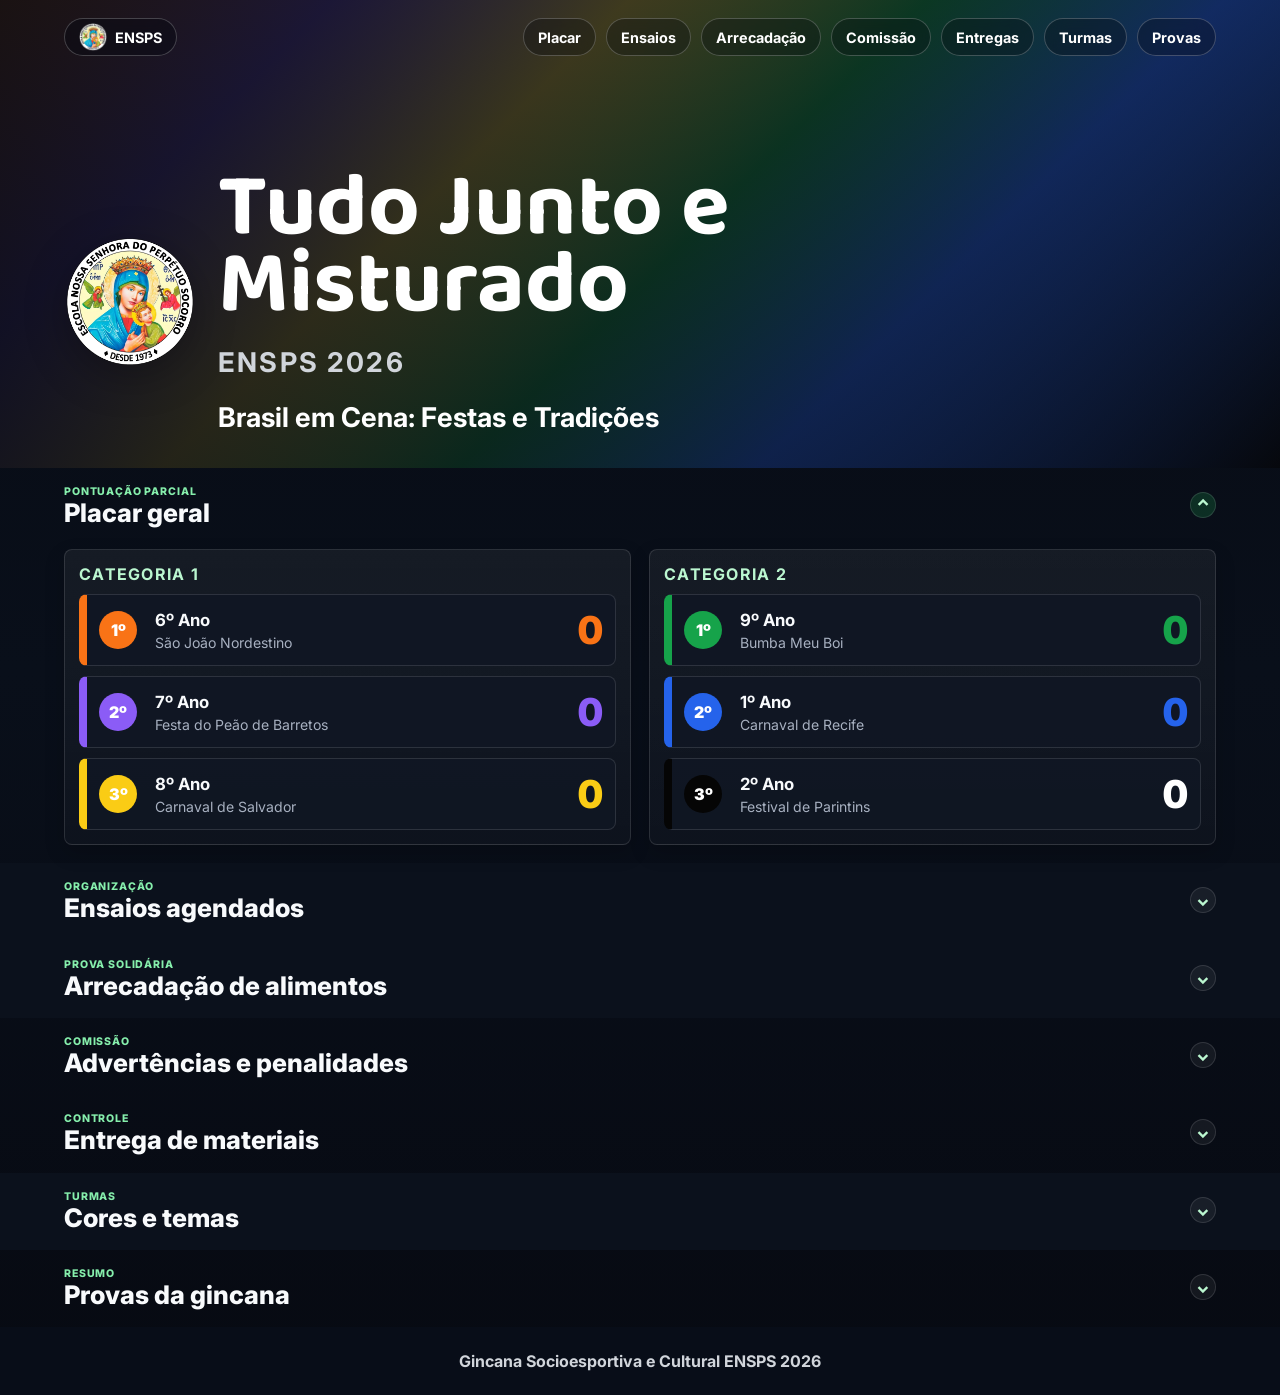
==== index.html @ 75277f25 "Refine hero branding layout" ====
<!doctype html>
<html lang="pt-BR">
<head>
  <meta charset="utf-8">
  <meta name="viewport" content="width=device-width, initial-scale=1">
  <title>Gincana Tudo Junto e Misturado 2026</title>
  <link rel="preconnect" href="https://fonts.googleapis.com">
  <link rel="preconnect" href="https://fonts.gstatic.com" crossorigin>
  <link href="https://fonts.googleapis.com/css2?family=Baloo+2:wght@700;800&family=Inter:wght@400;600;700;800&display=swap" rel="stylesheet">
  <link rel="stylesheet" href="styles.css">
</head>
<body class="public-page">
  <header class="hero">
    <nav class="topbar" aria-label="Navegação principal">
      <a href="#inicio" class="brand-link" aria-label="Início">
        <img src="assets/logo-ensps.png" alt="Logo ENSPS">
        <span>ENSPS</span>
      </a>
      <a href="#placar">Placar</a>
      <a href="#ensaios">Ensaios</a>
      <a href="#arrecadacao">Arrecadação</a>
      <a href="#comissao">Comissão</a>
      <a href="#entregas">Entregas</a>
      <a href="#cores">Turmas</a>
      <a href="#provas">Provas</a>
    </nav>
    <div id="inicio" class="hero-content-wrap">
      <img class="hero-logo" src="assets/logo-ensps.png" alt="Logo ENSPS">
      <div class="hero-content">
        <h1>Tudo Junto e Misturado</h1>
        <p class="hero-subtitle">ENSPS 2026</p>
        <p>Brasil em Cena: Festas e Tradições</p>
      </div>
    </div>
  </header>

  <main>
    <section id="placar" class="section">
      <details class="section-toggle" open>
        <summary class="section-heading">
          <span>
            <span class="eyebrow">Pontuação parcial</span>
            <span class="section-title">Placar geral</span>
          </span>
          <span class="toggle-arrow" aria-hidden="true">⌄</span>
        </summary>
        <div id="scoreboard" class="scoreboard section-body" aria-live="polite"></div>
      </details>
    </section>

    <section id="ensaios" class="section band">
      <details class="section-toggle">
        <summary class="section-heading">
          <span>
            <span class="eyebrow">Organização</span>
            <span class="section-title">Ensaios agendados</span>
          </span>
          <span class="toggle-arrow" aria-hidden="true">⌄</span>
        </summary>
        <div id="scheduleList" class="schedule-list section-body"></div>
      </details>
    </section>

    <section id="arrecadacao" class="section band">
      <details class="section-toggle">
        <summary class="section-heading">
          <span>
            <span class="eyebrow">Prova solidária</span>
            <span class="section-title">Arrecadação de alimentos</span>
          </span>
          <span class="toggle-arrow" aria-hidden="true">⌄</span>
        </summary>
        <div class="section-body">
          <div id="foodRanking" class="food-ranking"></div>
          <div id="foodPanel" class="food-panel"></div>
        </div>
      </details>
    </section>

    <section id="comissao" class="section">
      <details class="section-toggle">
        <summary class="section-heading">
          <span>
            <span class="eyebrow">Comissão</span>
            <span class="section-title">Advertências e penalidades</span>
          </span>
          <span class="toggle-arrow" aria-hidden="true">⌄</span>
        </summary>
        <div id="disciplineList" class="discipline-list section-body"></div>
      </details>
    </section>

    <section id="entregas" class="section">
      <details class="section-toggle">
        <summary class="section-heading">
          <span>
            <span class="eyebrow">Controle</span>
            <span class="section-title">Entrega de materiais</span>
          </span>
          <span class="toggle-arrow" aria-hidden="true">⌄</span>
        </summary>
        <div class="section-body">
          <div id="materialsOverview" class="materials-overview"></div>
          <div id="materialsList" class="materials-list"></div>
        </div>
      </details>
    </section>

    <section id="cores" class="section band">
      <details class="section-toggle">
        <summary class="section-heading">
          <span>
            <span class="eyebrow">Turmas</span>
            <span class="section-title">Cores e temas</span>
          </span>
          <span class="toggle-arrow" aria-hidden="true">⌄</span>
        </summary>
        <div id="teamsGrid" class="teams-grid section-body"></div>
      </details>
    </section>

    <section id="provas" class="section">
      <details class="section-toggle">
        <summary class="section-heading">
          <span>
            <span class="eyebrow">Resumo</span>
            <span class="section-title">Provas da gincana</span>
          </span>
          <span class="toggle-arrow" aria-hidden="true">⌄</span>
        </summary>
        <div id="eventsGrid" class="events-grid section-body"></div>
      </details>
    </section>
  </main>

  <footer><strong>Gincana Socioesportiva e Cultural ENSPS 2026</strong></footer>
  <script src="app.js"></script>
</body>
</html>
---- styles.css ----
:root {
  --ink: #f8fafc;
  --muted: #a7b0c0;
  --paper: #070a12;
  --surface: #101724;
  --surface-soft: #151f2e;
  --surface-neutral: #1a202c;
  --surface-neutral-soft: #202734;
  --line: rgba(255, 255, 255, 0.12);
  --brand: #22c55e;
  --accent: #38bdf8;
  --danger: #ef4444;
  --neutral: #38bdf8;
  --shadow: 0 14px 32px rgba(0, 0, 0, 0.26);
  --shadow-soft: 0 8px 20px rgba(0, 0, 0, 0.18);
}

* {
  box-sizing: border-box;
}

html {
  scroll-behavior: smooth;
}

body {
  margin: 0;
  background:
    linear-gradient(180deg, #070a12 0%, #090f1a 48%, #070a12 100%);
  color: var(--ink);
  font-family: Inter, system-ui, -apple-system, BlinkMacSystemFont, "Segoe UI", sans-serif;
}

a {
  color: inherit;
}

.hero {
  min-height: 52vh;
  display: flex;
  flex-direction: column;
  justify-content: space-between;
  padding: 18px clamp(18px, 5vw, 72px) 34px;
  color: white;
  background:
    linear-gradient(90deg, rgba(7, 10, 18, 0.92), rgba(7, 10, 18, 0.62)),
    linear-gradient(135deg, #f97316 0%, #8b5cf6 19%, #fde047 36%, #16a34a 53%, #2563eb 70%, #050505 100%);
}

.workspace-page .hero {
  min-height: 30vh;
}

.workspace-page .hero-content {
  width: min(980px, 100%);
}

.workspace-page h1 {
  font-size: clamp(2.4rem, 5vw, 4.8rem);
}

.public-page .admin-section {
  display: none;
}

.topbar {
  display: flex;
  align-items: center;
  justify-content: flex-end;
  gap: 10px;
  flex-wrap: wrap;
}

.topbar a {
  min-height: 38px;
  display: inline-flex;
  align-items: center;
  padding: 0 14px;
  border: 1px solid rgba(255, 255, 255, 0.22);
  border-radius: 999px;
  text-decoration: none;
  font-size: 0.9rem;
  font-weight: 700;
  background: rgba(7, 10, 18, 0.32);
  backdrop-filter: blur(10px);
  transition: border-color 160ms ease, background 160ms ease, transform 160ms ease;
}

.topbar a:hover {
  border-color: rgba(255, 255, 255, 0.42);
  background: rgba(255, 255, 255, 0.08);
  transform: translateY(-1px);
}

.topbar .brand-link {
  margin-right: auto;
  gap: 8px;
  color: white;
  background: rgba(7, 10, 18, 0.46);
}

.brand-link img {
  width: 28px;
  height: 28px;
  object-fit: contain;
}

.hero-content-wrap {
  display: flex;
  align-items: center;
  gap: 22px;
}

.hero-content {
  width: min(860px, 100%);
}

.hero-logo {
  width: clamp(86px, 11vw, 132px);
  aspect-ratio: 1;
  object-fit: contain;
  flex: 0 0 auto;
  filter: drop-shadow(0 10px 20px rgba(0, 0, 0, 0.28));
}

.eyebrow {
  display: block;
  margin: 0 0 3px;
  text-transform: uppercase;
  letter-spacing: 0.08em;
  font-size: clamp(0.66rem, 0.72vw, 0.74rem);
  font-weight: 800;
  color: #86efac;
}

.hero .eyebrow {
  color: #bbf7d0;
}

h1,
h2,
h3,
p {
  overflow-wrap: anywhere;
}

h1 {
  margin: 0;
  font-family: "Baloo 2", Inter, system-ui, sans-serif;
  font-size: clamp(3rem, 7vw, 6.4rem);
  line-height: 0.86;
  letter-spacing: 0;
  max-width: 920px;
}

.hero-content > p:not(.eyebrow) {
  max-width: 680px;
  margin: 22px 0 0;
  font-size: clamp(1.1rem, 2.4vw, 1.7rem);
  font-weight: 700;
}

.hero-subtitle {
  margin: 4px 0 0;
  color: #d1d5db;
  font-size: clamp(1rem, 1.8vw, 1.2rem);
  font-weight: 800;
  letter-spacing: 0.08em;
  text-transform: uppercase;
}

.hero-actions,
.settings-actions {
  display: flex;
  flex-wrap: wrap;
  gap: 12px;
  margin-top: 22px;
}

.button {
  min-height: 44px;
  display: inline-flex;
  align-items: center;
  justify-content: center;
  border: 0;
  border-radius: 999px;
  padding: 0 18px;
  cursor: pointer;
  text-decoration: none;
  font: inherit;
  font-weight: 800;
  transition: transform 160ms ease, filter 160ms ease, border-color 160ms ease;
}

.button:hover,
.tab-button:hover,
.mini-action:hover {
  transform: translateY(-1px);
}

.button.primary:hover {
  filter: brightness(1.08);
}

.button.ghost:hover {
  border-color: #bbf7d0;
}

.button.primary {
  color: #04110a;
  background: var(--brand);
}

.button.ghost {
  color: inherit;
  border: 1px solid currentColor;
  background: transparent;
}

.button.danger {
  color: white;
  background: var(--danger);
}

.section {
  padding: 10px clamp(18px, 5vw, 72px);
}

.band {
  background: #0b111c;
}

.section-heading {
  display: grid;
  grid-template-columns: minmax(0, 1fr) auto;
  align-items: center;
  gap: 18px;
  width: min(1180px, 100%);
  min-height: 46px;
  margin: 0 auto;
  padding: 7px 0 9px;
  padding-inline-start: 0;
  padding-left: 0;
  text-indent: 0;
  border-bottom: 1px solid transparent;
  cursor: pointer;
  list-style: none;
  appearance: none;
  -webkit-appearance: none;
  transition: border-color 160ms ease, color 160ms ease;
}

.section-heading:hover {
  border-bottom-color: rgba(255, 255, 255, 0.14);
}

.section-heading::marker,
.section-heading::-webkit-details-marker {
  content: "";
  display: none;
}

.section-heading > span:first-child {
  display: block;
  justify-self: start;
  margin: 0;
  padding: 0;
}

.section-title {
  display: block;
  margin: 0;
  font-size: clamp(1.18rem, 2vw, 1.65rem);
  font-weight: 800;
  line-height: 0.95;
}

.toggle-arrow {
  width: 26px;
  height: 26px;
  display: grid;
  place-items: center;
  flex: 0 0 auto;
  border: 1px solid var(--line);
  border-radius: 50%;
  color: #bbf7d0;
  background: rgba(255, 255, 255, 0.055);
  font-size: 1.05rem;
  font-weight: 900;
  transition: transform 180ms ease, background 180ms ease;
}

.section-toggle[open] .toggle-arrow {
  transform: rotate(180deg);
  background: rgba(34, 197, 94, 0.18);
}

.section-body {
  padding-top: 14px;
  padding-bottom: 8px;
}

.scoreboard,
.teams-grid,
.events-grid,
.schedule-list,
.discipline-list,
.food-ranking,
.food-panel,
.materials-overview,
.materials-list,
.admin-shell {
  width: min(1180px, 100%);
  margin: 0 auto;
}

.scoreboard {
  display: grid;
  grid-template-columns: repeat(2, minmax(0, 1fr));
  gap: 18px;
}

.score-category {
  border: 1px solid var(--line);
  border-radius: 8px;
  background: linear-gradient(180deg, rgba(255, 255, 255, 0.055), rgba(255, 255, 255, 0.025));
  padding: 14px;
  box-shadow: var(--shadow-soft);
}

.score-category h3 {
  margin: 0 0 10px;
  color: #bbf7d0;
  font-size: 1rem;
  text-transform: uppercase;
  letter-spacing: 0.08em;
}

.score-category-list {
  display: grid;
  gap: 10px;
}

.score-card {
  position: relative;
  display: grid;
  grid-template-columns: 44px 1fr auto;
  gap: 12px;
  align-items: center;
  min-height: 72px;
  padding: 11px 12px;
  border: 1px solid var(--line);
  border-left: 8px solid var(--team-color);
  border-radius: 8px;
  background: rgba(16, 23, 36, 0.94);
  box-shadow: none;
}

.rank {
  width: 38px;
  height: 38px;
  display: grid;
  place-items: center;
  border-radius: 50%;
  color: white;
  background: var(--team-color);
  font-weight: 900;
}

.score-card h4 {
  margin: 0 0 4px;
  font-size: 1.05rem;
}

.score-card p {
  margin: 0;
  color: var(--muted);
  font-size: 0.88rem;
}

.score-total {
  font-size: clamp(1.6rem, 3vw, 2.4rem);
  font-weight: 900;
  color: var(--metric-color, var(--team-color));
  font-variant-numeric: tabular-nums;
  line-height: 1;
}

.teams-grid,
.events-grid {
  display: grid;
  grid-template-columns: repeat(auto-fit, minmax(240px, 1fr));
  gap: 16px;
}

.team-card,
.event-card,
.schedule-item,
.discipline-item {
  border: 1px solid var(--line);
  border-radius: 8px;
  background: var(--surface-neutral);
  box-shadow: var(--shadow-soft);
}

.team-card {
  background: var(--surface-neutral-soft);
}

.team-card {
  overflow: hidden;
}

.team-swatch {
  height: 12px;
  background: var(--team-color);
}

.team-card-body,
.event-card,
.schedule-item,
.discipline-item {
  padding: 18px;
}

.team-card h3,
.event-card h3,
.schedule-item h3,
.discipline-item h3 {
  margin: 0 0 8px;
}

.team-card p,
.event-card p,
.schedule-item p,
.discipline-item p {
  margin: 0;
  color: var(--muted);
}

.team-card strong {
  color: #e5e7eb;
  font-weight: 800;
}

.event-card {
  border-top: 8px solid var(--team-color);
}

.neutral-card {
  border-top-color: #6b7280;
}

.schedule-list,
.discipline-list,
.food-ranking,
.food-panel,
.materials-overview,
.materials-list {
  display: grid;
  grid-template-columns: repeat(auto-fit, minmax(280px, 1fr));
  gap: 14px;
}

.food-ranking {
  margin-bottom: 18px;
}

.food-rank-card,
.food-team {
  border: 1px solid var(--line);
  border-radius: 8px;
  background: var(--surface-neutral);
  box-shadow: var(--shadow-soft);
}

.food-rank-card {
  display: grid;
  grid-template-columns: 52px 1fr auto;
  gap: 14px;
  align-items: center;
  padding: 16px;
  border-left: 8px solid var(--team-color);
}

.food-rank-card h3,
.food-team h3 {
  margin: 0 0 6px;
}

.food-rank-card p,
.food-team p {
  margin: 0;
  color: var(--muted);
}

.food-rank-card strong {
  display: block;
  color: var(--metric-color, var(--team-color));
  font-size: 1.8rem;
  line-height: 1;
  text-align: right;
}

.food-rank-card span {
  display: block;
  color: var(--muted);
  text-align: right;
  font-size: 0.82rem;
  font-weight: 800;
}

.food-team {
  overflow: hidden;
}

.food-team header {
  padding: 16px 18px;
  color: white;
  background: var(--team-color);
}

.food-team header h3,
.food-team header p,
.material-team header h3,
.material-team header p {
  text-shadow: 0 1px 12px rgba(0, 0, 0, 0.28);
}

.food-team header p {
  color: rgba(255, 255, 255, 0.82);
}

.food-team ul {
  display: grid;
  gap: 10px;
  margin: 0;
  padding: 16px 18px 18px;
  list-style: none;
}

.food-team li {
  display: grid;
  grid-template-columns: 1fr auto;
  gap: 12px;
  align-items: center;
  padding-bottom: 10px;
  border-bottom: 1px solid var(--line);
}

.food-team li:last-child {
  padding-bottom: 0;
  border-bottom: 0;
}

.food-team li strong {
  color: var(--ink);
  text-align: right;
}

.materials-overview {
  margin-bottom: 18px;
}

.material-summary,
.material-team {
  border: 1px solid var(--line);
  border-radius: 8px;
  background: var(--surface-neutral);
  box-shadow: var(--shadow-soft);
}

.material-summary {
  padding: 18px;
  border-top: 8px solid var(--team-color);
}

.material-summary h3,
.material-team h3 {
  margin: 0 0 8px;
}

.material-summary p,
.material-team p {
  margin: 0;
  color: var(--muted);
}

.material-team header p {
  color: rgba(255, 255, 255, 0.82);
}

.material-team {
  overflow: hidden;
}

.material-team header {
  padding: 16px 18px;
  color: white;
  background: var(--team-color);
}

.material-team ul {
  display: grid;
  gap: 10px;
  margin: 0;
  padding: 16px 18px 18px;
  list-style: none;
}

.material-team li {
  display: grid;
  grid-template-columns: 1fr auto;
  gap: 10px;
  align-items: center;
  padding-bottom: 10px;
  border-bottom: 1px solid var(--line);
}

.material-team small {
  display: block;
  margin-top: 4px;
  color: var(--muted);
  line-height: 1.35;
}

.material-team li:last-child {
  padding-bottom: 0;
  border-bottom: 0;
}

.status-pill {
  min-width: 86px;
  min-height: 30px;
  display: inline-flex;
  align-items: center;
  justify-content: center;
  border-radius: 999px;
  padding: 0 10px;
  color: #e5e7eb;
  background: #334155;
  font-size: 0.78rem;
  font-weight: 900;
}

.status-pill.done {
  color: #052e16;
  background: #86efac;
}

.status-pill.partial {
  color: #422006;
  background: #facc15;
}

.status-pill.pending {
  color: #450a0a;
  background: #fca5a5;
}

.empty-state {
  padding: 24px;
  border: 1px dashed rgba(255, 255, 255, 0.22);
  border-radius: 8px;
  color: var(--muted);
  background: rgba(255, 255, 255, 0.04);
}

.admin-section {
  background: #080d18;
  color: white;
}

.single-panel {
  background: #080d18;
}

.single-panel .section-heading {
  cursor: default;
}

.single-panel .section-heading:hover {
  border-bottom-color: transparent;
}

.single-panel .section-body {
  padding-top: 0;
}

.split-workspace {
  display: grid;
  grid-template-columns: minmax(320px, 460px) minmax(0, 1fr);
  gap: 18px;
  width: min(1180px, 100%);
  margin: 0 auto;
}

.rehearsal-form,
.rehearsal-sync .form-grid {
  grid-template-columns: repeat(2, minmax(0, 1fr));
}

.rehearsal-sync {
  margin: 18px 0 0;
}

.admin-section .eyebrow {
  color: #5eead4;
}

.admin-shell {
  border: 1px solid rgba(255, 255, 255, 0.16);
  border-radius: 8px;
  background: var(--surface);
  overflow: hidden;
}

.admin-sync-status {
  margin: 0;
  padding: 12px 18px;
  color: #d1fae5;
  background: rgba(34, 197, 94, 0.12);
  border-bottom: 1px solid rgba(255, 255, 255, 0.12);
  font-weight: 800;
}

.admin-tabs {
  display: flex;
  gap: 8px;
  padding: 12px;
  overflow-x: auto;
  background: rgba(0, 0, 0, 0.18);
}

.tab-button {
  flex: 0 0 auto;
  min-height: 40px;
  border: 0;
  border-radius: 999px;
  padding: 0 14px;
  color: #d1d5db;
  background: transparent;
  cursor: pointer;
  font: inherit;
  font-weight: 800;
}

.tab-button.active {
  color: #03110a;
  background: var(--brand);
}

.admin-panel {
  display: none;
  padding: 18px;
}

.admin-panel.active {
  display: block;
}

.sync-box {
  display: grid;
  gap: 12px;
  margin-bottom: 20px;
  padding: 18px;
  border: 1px solid rgba(255, 255, 255, 0.14);
  border-radius: 8px;
  background: rgba(255, 255, 255, 0.04);
}

.sync-box h3,
.sync-box p {
  margin: 0;
}

.sync-box p {
  color: #d1d5db;
}

.sync-grid {
  margin-top: 2px;
}

.form-grid {
  display: grid;
  grid-template-columns: repeat(4, minmax(0, 1fr));
  gap: 14px;
  align-items: end;
}

label {
  display: grid;
  gap: 7px;
  color: #d1d5db;
  font-weight: 700;
}

label.wide {
  grid-column: span 2;
}

input,
select,
textarea {
  width: 100%;
  min-height: 44px;
  border: 1px solid #344054;
  border-radius: 8px;
  padding: 0 12px;
  color: white;
  background: #090f1a;
  font: inherit;
}

input:focus,
select:focus,
textarea:focus,
button:focus-visible,
a:focus-visible,
summary:focus-visible {
  outline: 2px solid #86efac;
  outline-offset: 2px;
}

textarea {
  min-height: 280px;
  padding: 14px;
  resize: vertical;
}

.file-button input {
  display: none;
}

.table-wrap {
  margin-top: 20px;
  overflow-x: auto;
  border: 1px solid rgba(255, 255, 255, 0.14);
  border-radius: 8px;
}

table {
  width: 100%;
  border-collapse: collapse;
  min-width: 720px;
}

th,
td {
  padding: 12px;
  border-bottom: 1px solid rgba(255, 255, 255, 0.12);
  text-align: left;
}

th {
  color: #bbf7d0;
  background: rgba(0, 0, 0, 0.28);
}

tbody tr:nth-child(even) {
  background: rgba(255, 255, 255, 0.025);
}

.mini-action {
  min-height: 34px;
  border: 1px solid rgba(255, 255, 255, 0.24);
  border-radius: 999px;
  color: white;
  background: transparent;
  cursor: pointer;
}

footer {
  display: flex;
  justify-content: center;
  gap: 16px;
  flex-wrap: wrap;
  padding: 24px clamp(18px, 5vw, 72px);
  color: #d1d5db;
  background: #080d18;
  text-align: center;
}

@media (max-width: 760px) {
  .hero {
    min-height: 54vh;
    padding-bottom: 28px;
  }

  .topbar {
    justify-content: flex-start;
  }

  .topbar .brand-link {
    width: 100%;
    margin-right: 0;
  }

  .hero-actions {
    gap: 10px;
  }

  .hero-content-wrap {
    align-items: flex-start;
    gap: 14px;
  }

  .hero-logo {
    width: 72px;
  }

  .button {
    min-height: 42px;
    padding: 0 15px;
  }

  .scoreboard {
    grid-template-columns: 1fr;
    gap: 12px;
  }

  .split-workspace {
    grid-template-columns: 1fr;
  }

  .score-card {
    grid-template-columns: 44px 1fr;
  }

  .score-category {
    padding: 12px;
  }

  .food-rank-card,
  .food-team li {
    grid-template-columns: 1fr;
  }

  .food-rank-card strong,
  .food-rank-card span,
  .food-team li strong {
    text-align: left;
  }

  .material-team li {
    grid-template-columns: 1fr;
  }

  .score-total {
    grid-column: 2;
  }

  .form-grid {
    grid-template-columns: 1fr;
  }

  label.wide {
    grid-column: auto;
  }
}
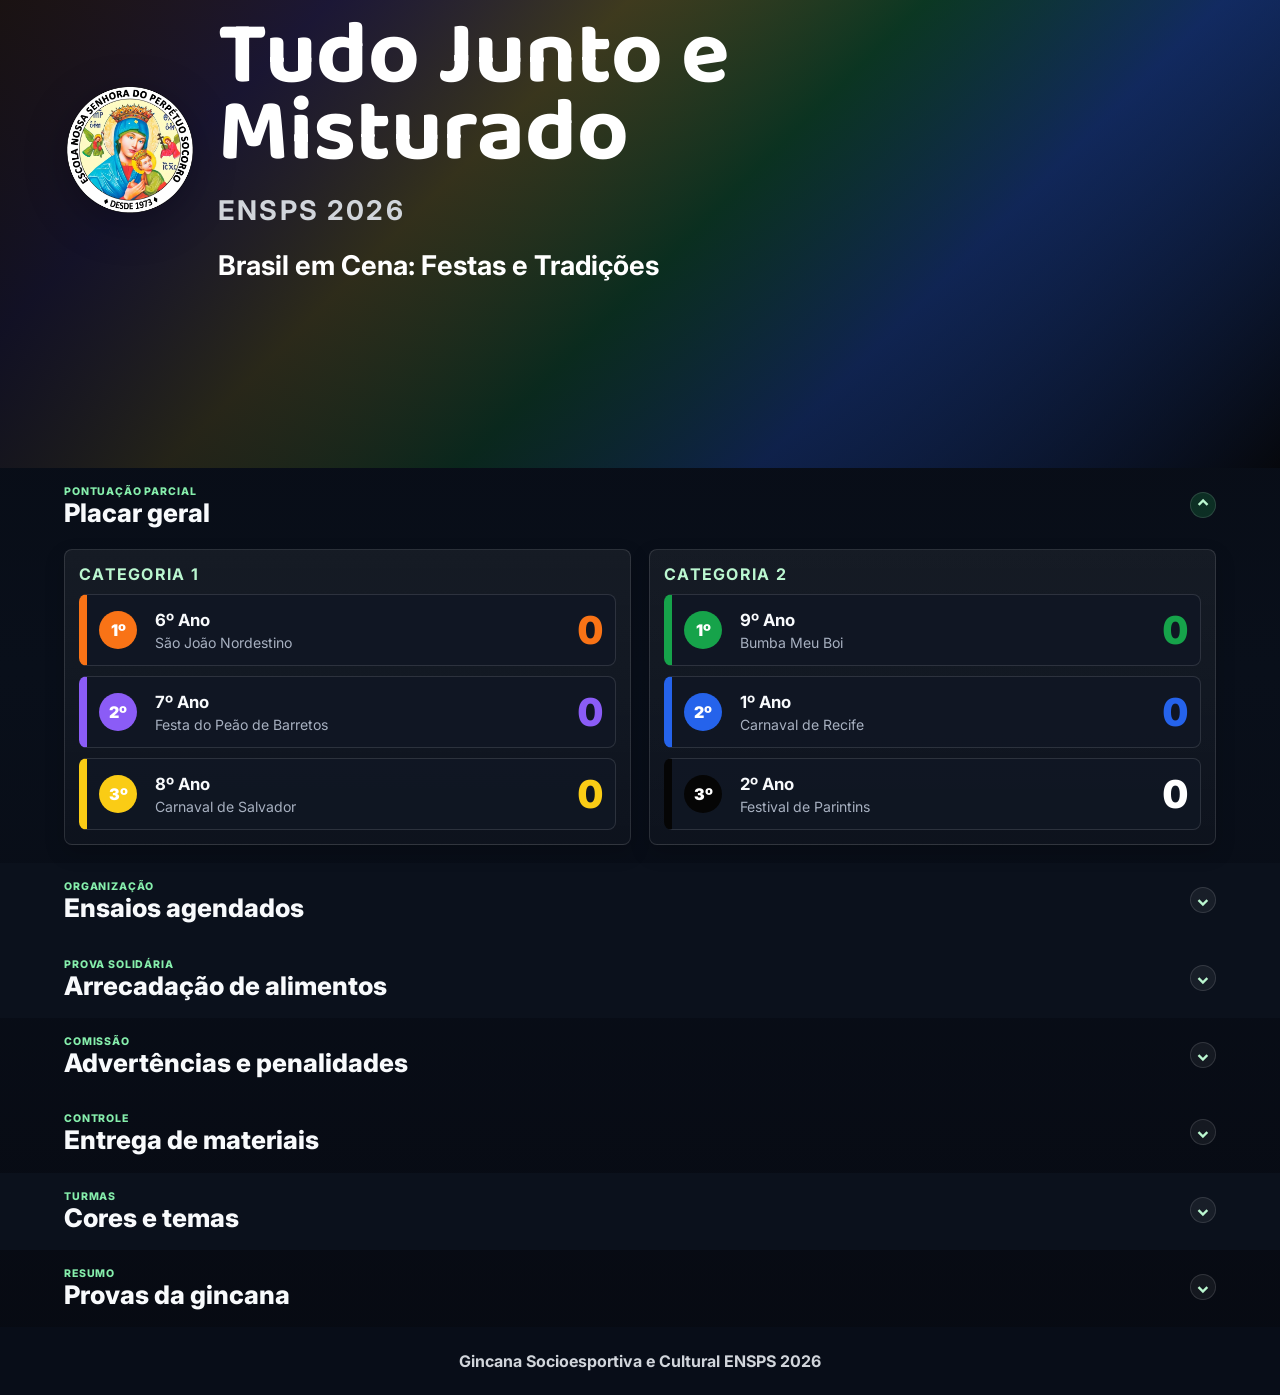
==== commit db2bfb6e: "Remove public top navigation" ====
--- a/index.html
+++ b/index.html
@@ -11,19 +11,6 @@
 </head>
 <body class="public-page">
   <header class="hero">
-    <nav class="topbar" aria-label="Navegação principal">
-      <a href="#inicio" class="brand-link" aria-label="Início">
-        <img src="assets/logo-ensps.png" alt="Logo ENSPS">
-        <span>ENSPS</span>
-      </a>
-      <a href="#placar">Placar</a>
-      <a href="#ensaios">Ensaios</a>
-      <a href="#arrecadacao">Arrecadação</a>
-      <a href="#comissao">Comissão</a>
-      <a href="#entregas">Entregas</a>
-      <a href="#cores">Turmas</a>
-      <a href="#provas">Provas</a>
-    </nav>
     <div id="inicio" class="hero-content-wrap">
       <img class="hero-logo" src="assets/logo-ensps.png" alt="Logo ENSPS">
       <div class="hero-content">
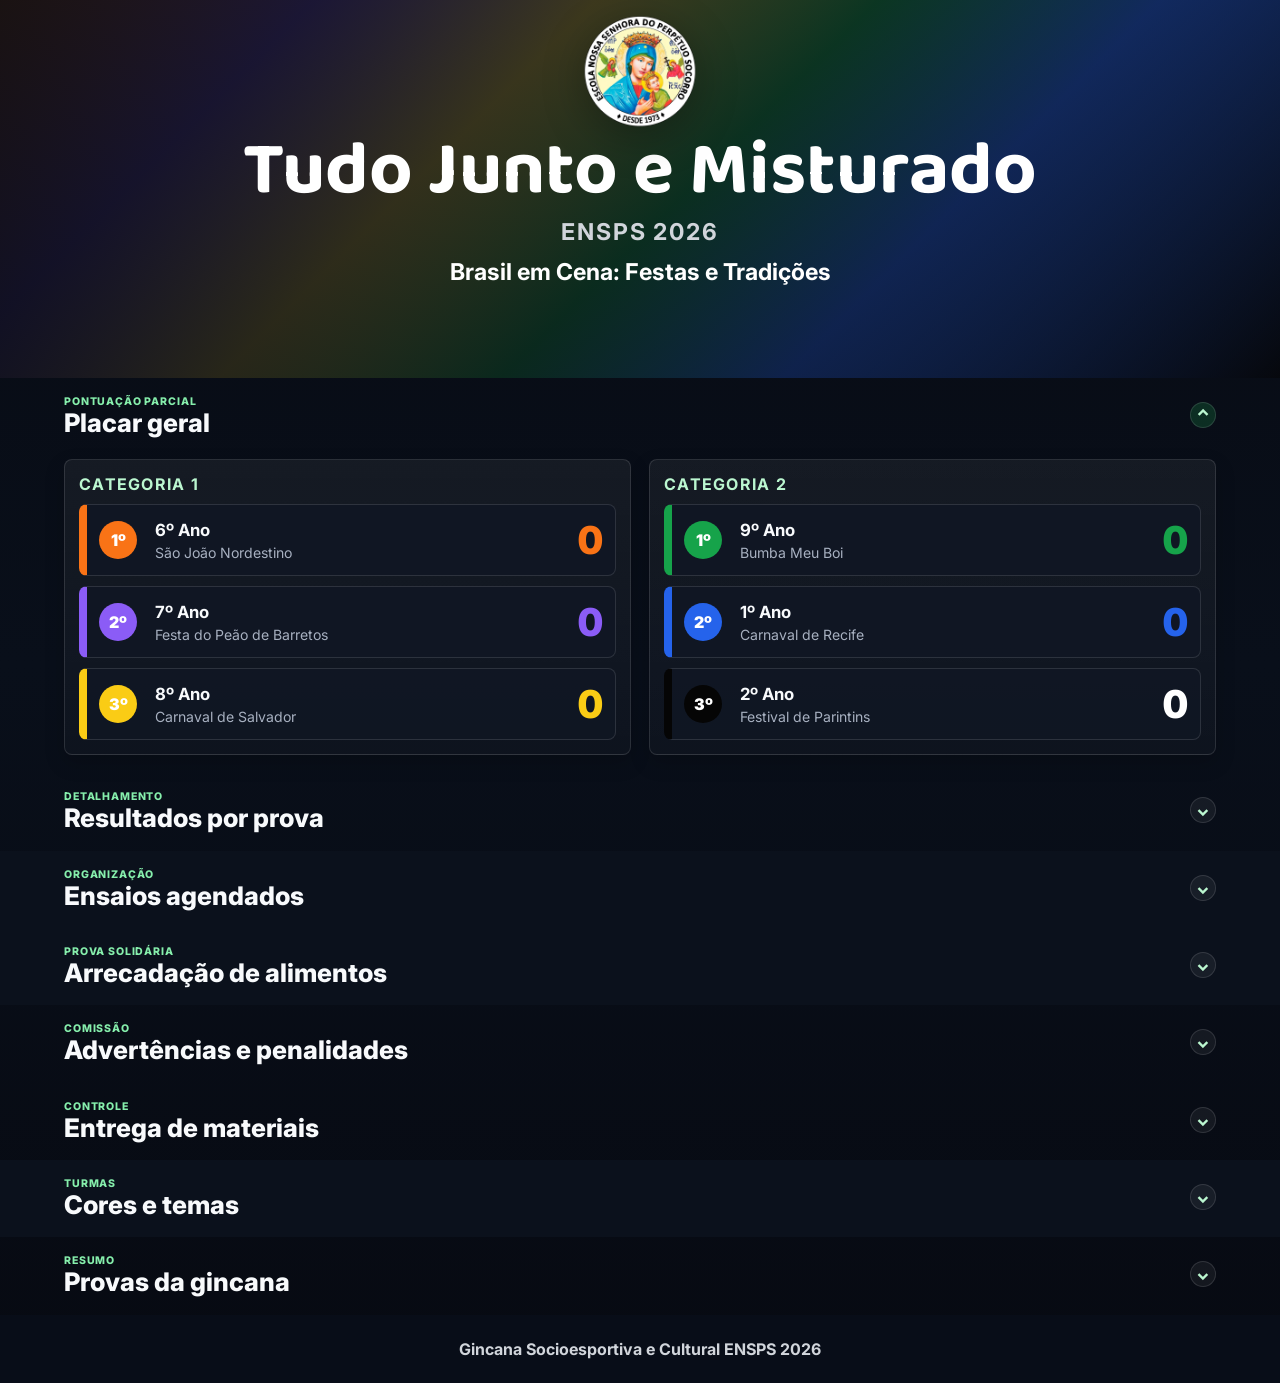
==== commit f525c367: "Add per-event results section" ====
--- a/index.html
+++ b/index.html
@@ -32,6 +32,19 @@
           <span class="toggle-arrow" aria-hidden="true">⌄</span>
         </summary>
         <div id="scoreboard" class="scoreboard section-body" aria-live="polite"></div>
+      </details>
+    </section>
+
+    <section id="resultados" class="section">
+      <details class="section-toggle">
+        <summary class="section-heading">
+          <span>
+            <span class="eyebrow">Detalhamento</span>
+            <span class="section-title">Resultados por prova</span>
+          </span>
+          <span class="toggle-arrow" aria-hidden="true">⌄</span>
+        </summary>
+        <div id="eventResults" class="event-results section-body"></div>
       </details>
     </section>
 
--- a/styles.css
+++ b/styles.css
@@ -36,11 +36,11 @@
 }
 
 .hero {
-  min-height: 52vh;
+  min-height: 42vh;
   display: flex;
   flex-direction: column;
   justify-content: space-between;
-  padding: 18px clamp(18px, 5vw, 72px) 34px;
+  padding: 14px clamp(18px, 5vw, 72px) 22px;
   color: white;
   background:
     linear-gradient(90deg, rgba(7, 10, 18, 0.92), rgba(7, 10, 18, 0.62)),
@@ -107,8 +107,11 @@
 
 .hero-content-wrap {
   display: flex;
-  align-items: center;
-  gap: 22px;
+  flex-direction: column;
+  align-items: center;
+  justify-content: center;
+  gap: 10px;
+  text-align: center;
 }
 
 .hero-content {
@@ -116,7 +119,7 @@
 }
 
 .hero-logo {
-  width: clamp(86px, 11vw, 132px);
+  width: clamp(84px, 9vw, 128px);
   aspect-ratio: 1;
   object-fit: contain;
   flex: 0 0 auto;
@@ -147,26 +150,28 @@
 h1 {
   margin: 0;
   font-family: "Baloo 2", Inter, system-ui, sans-serif;
-  font-size: clamp(3rem, 7vw, 6.4rem);
-  line-height: 0.86;
+  font-size: clamp(2.7rem, 5.9vw, 5.2rem);
+  line-height: 0.88;
   letter-spacing: 0;
-  max-width: 920px;
+  max-width: 980px;
 }
 
 .hero-content > p:not(.eyebrow) {
-  max-width: 680px;
-  margin: 22px 0 0;
-  font-size: clamp(1.1rem, 2.4vw, 1.7rem);
+  max-width: 760px;
+  margin: 12px auto 0;
+  font-size: clamp(1rem, 1.9vw, 1.45rem);
   font-weight: 700;
+  text-align: center;
 }
 
 .hero-subtitle {
-  margin: 4px 0 0;
+  margin: 6px 0 0;
   color: #d1d5db;
-  font-size: clamp(1rem, 1.8vw, 1.2rem);
+  font-size: clamp(0.95rem, 1.4vw, 1.08rem);
   font-weight: 800;
   letter-spacing: 0.08em;
   text-transform: uppercase;
+  text-align: center;
 }
 
 .hero-actions,
@@ -301,6 +306,7 @@
 }
 
 .scoreboard,
+.event-results,
 .teams-grid,
 .events-grid,
 .schedule-list,
@@ -320,6 +326,110 @@
   gap: 18px;
 }
 
+.event-results {
+  display: grid;
+  gap: 12px;
+}
+
+.event-result-card {
+  border: 1px solid var(--line);
+  border-radius: 8px;
+  background: var(--surface-neutral);
+  box-shadow: var(--shadow-soft);
+  overflow: hidden;
+}
+
+.event-result-card > summary {
+  display: grid;
+  grid-template-columns: minmax(0, 1fr) auto;
+  align-items: center;
+  gap: 18px;
+  padding: 16px 18px;
+  cursor: pointer;
+  list-style: none;
+}
+
+.event-result-card > summary::marker,
+.event-result-card > summary::-webkit-details-marker {
+  display: none;
+  content: "";
+}
+
+.event-result-card > summary strong {
+  display: block;
+  font-size: 1.05rem;
+}
+
+.event-result-card > summary small {
+  display: block;
+  margin-top: 4px;
+  color: var(--muted);
+  font-size: 0.84rem;
+}
+
+.event-result-card[open] .event-result-arrow {
+  transform: rotate(180deg);
+}
+
+.event-result-body {
+  display: grid;
+  gap: 10px;
+  padding: 0 18px 18px;
+}
+
+.event-result-row {
+  display: grid;
+  grid-template-columns: 56px minmax(0, 1fr) auto;
+  gap: 14px;
+  align-items: center;
+  padding: 14px;
+  border: 1px solid var(--line);
+  border-radius: 8px;
+  background: rgba(255, 255, 255, 0.025);
+}
+
+.event-result-row.top-three {
+  border-left: 8px solid var(--team-color);
+}
+
+.event-result-place {
+  width: 42px;
+  height: 42px;
+  display: grid;
+  place-items: center;
+  border-radius: 50%;
+  color: white;
+  background: var(--team-color);
+  font-weight: 900;
+}
+
+.event-result-row h4 {
+  margin: 0 0 4px;
+  font-size: 1.04rem;
+}
+
+.event-result-row p,
+.event-result-row small {
+  display: block;
+  margin: 0;
+  color: var(--muted);
+}
+
+.event-result-row small {
+  margin-top: 4px;
+  font-size: 0.82rem;
+}
+
+.event-result-points {
+  min-width: 52px;
+  text-align: right;
+  color: var(--metric-color, var(--ink));
+  font-size: 2rem;
+  font-weight: 900;
+  line-height: 1;
+  font-variant-numeric: tabular-nums;
+}
+
 .score-category {
   border: 1px solid var(--line);
   border-radius: 8px;
@@ -884,17 +994,9 @@
 
 @media (max-width: 760px) {
   .hero {
-    min-height: 54vh;
-    padding-bottom: 28px;
-  }
-
-  .topbar {
-    justify-content: flex-start;
-  }
-
-  .topbar .brand-link {
-    width: 100%;
-    margin-right: 0;
+    min-height: auto;
+    padding-top: 24px;
+    padding-bottom: 18px;
   }
 
   .hero-actions {
@@ -902,12 +1004,27 @@
   }
 
   .hero-content-wrap {
-    align-items: flex-start;
-    gap: 14px;
+    align-items: center;
+    gap: 10px;
   }
 
   .hero-logo {
-    width: 72px;
+    width: 64px;
+  }
+
+  h1 {
+    font-size: clamp(2.7rem, 12vw, 4.2rem);
+    line-height: 0.92;
+  }
+
+  .hero-subtitle {
+    margin-top: 6px;
+    font-size: 0.95rem;
+  }
+
+  .hero-content > p:not(.eyebrow) {
+    margin-top: 12px;
+    font-size: clamp(1rem, 5vw, 1.25rem);
   }
 
   .button {
@@ -918,6 +1035,15 @@
   .scoreboard {
     grid-template-columns: 1fr;
     gap: 12px;
+  }
+
+  .event-result-row {
+    grid-template-columns: 46px 1fr;
+  }
+
+  .event-result-points {
+    grid-column: 2;
+    text-align: left;
   }
 
   .split-workspace {
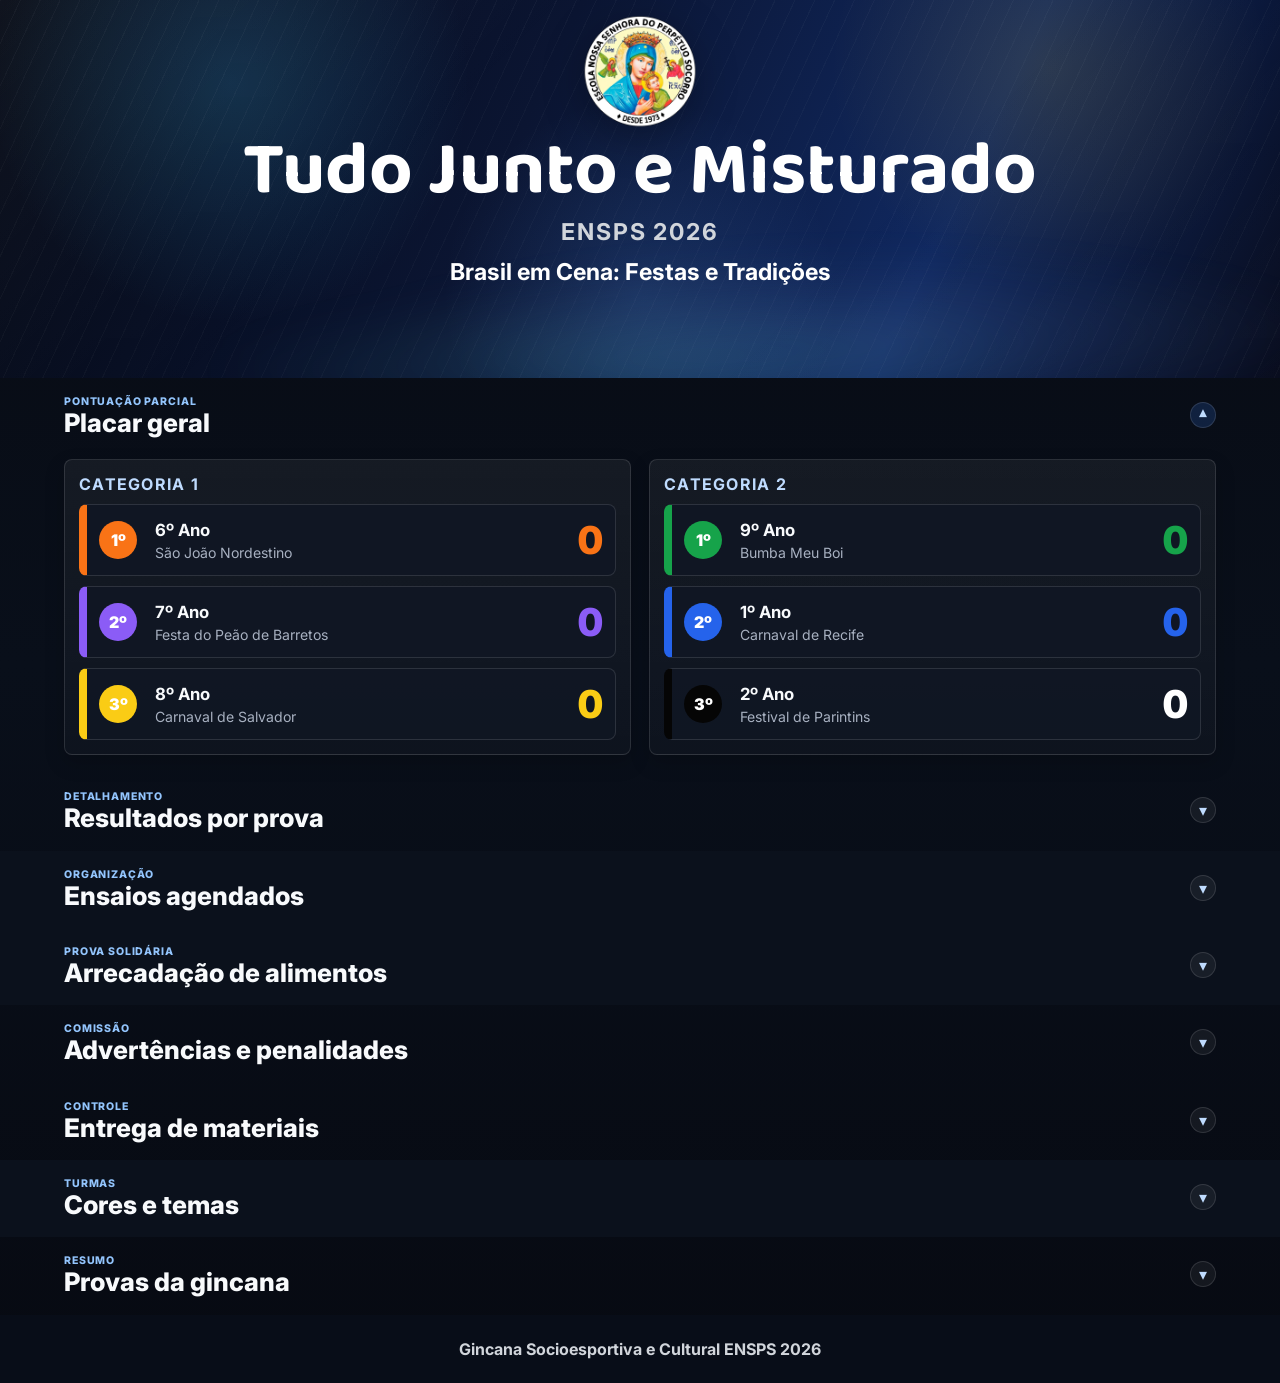
==== commit 623e8856: "Publish Antigravity gincana version" ====
--- a/index.html
+++ b/index.html
@@ -3,7 +3,10 @@
 <head>
   <meta charset="utf-8">
   <meta name="viewport" content="width=device-width, initial-scale=1">
-  <title>Gincana Tudo Junto e Misturado 2026</title>
+    <link rel="icon" type="image/png" href="assets/logo-ensps.png">
+  <link rel="shortcut icon" type="image/png" href="assets/logo-ensps.png">
+  <link rel="apple-touch-icon" href="assets/logo-ensps.png">
+<title>Gincana Tudo Junto e Misturado 2026</title>
   <link rel="preconnect" href="https://fonts.googleapis.com">
   <link rel="preconnect" href="https://fonts.gstatic.com" crossorigin>
   <link href="https://fonts.googleapis.com/css2?family=Baloo+2:wght@700;800&family=Inter:wght@400;600;700;800&display=swap" rel="stylesheet">
--- a/styles.css
+++ b/styles.css
@@ -7,7 +7,7 @@
   --surface-neutral: #1a202c;
   --surface-neutral-soft: #202734;
   --line: rgba(255, 255, 255, 0.12);
-  --brand: #22c55e;
+  --brand: #3b82f6;
   --accent: #38bdf8;
   --danger: #ef4444;
   --neutral: #38bdf8;
@@ -17,6 +17,10 @@
 
 * {
   box-sizing: border-box;
+}
+
+[hidden] {
+  display: none !important;
 }
 
 html {
@@ -44,7 +48,7 @@
   color: white;
   background:
     linear-gradient(90deg, rgba(7, 10, 18, 0.92), rgba(7, 10, 18, 0.62)),
-    linear-gradient(135deg, #f97316 0%, #8b5cf6 19%, #fde047 36%, #16a34a 53%, #2563eb 70%, #050505 100%);
+    linear-gradient(135deg, #f97316 0%, #8b5cf6 19%, #fde047 36%, #2563eb 53%, #2563eb 70%, #050505 100%);
 }
 
 .workspace-page .hero {
@@ -57,6 +61,14 @@
 
 .workspace-page h1 {
   font-size: clamp(2.4rem, 5vw, 4.8rem);
+}
+
+.rehearsals-page .hero {
+  min-height: 24vh;
+}
+
+.rehearsals-page .hero-content {
+  width: min(720px, 100%);
 }
 
 .public-page .admin-section {
@@ -133,11 +145,11 @@
   letter-spacing: 0.08em;
   font-size: clamp(0.66rem, 0.72vw, 0.74rem);
   font-weight: 800;
-  color: #86efac;
+  color: #93c5fd;
 }
 
 .hero .eyebrow {
-  color: #bbf7d0;
+  color: #bfdbfe;
 }
 
 h1,
@@ -208,7 +220,7 @@
 }
 
 .button.ghost:hover {
-  border-color: #bbf7d0;
+  border-color: #bfdbfe;
 }
 
 .button.primary {
@@ -283,21 +295,29 @@
 .toggle-arrow {
   width: 26px;
   height: 26px;
-  display: grid;
-  place-items: center;
+  display: flex;
+  align-items: center;
+  justify-content: center;
   flex: 0 0 auto;
   border: 1px solid var(--line);
   border-radius: 50%;
-  color: #bbf7d0;
+  color: #bfdbfe;
   background: rgba(255, 255, 255, 0.055);
-  font-size: 1.05rem;
+  font-size: 0;
   font-weight: 900;
+  line-height: 1;
   transition: transform 180ms ease, background 180ms ease;
+}
+
+.toggle-arrow::before {
+  content: "▾";
+  font-size: 1rem;
+  line-height: 1;
 }
 
 .section-toggle[open] .toggle-arrow {
   transform: rotate(180deg);
-  background: rgba(34, 197, 94, 0.18);
+  background: rgba(59, 130, 246, 0.18);
 }
 
 .section-body {
@@ -377,6 +397,24 @@
   padding: 0 18px 18px;
 }
 
+.event-result-category {
+  display: grid;
+  gap: 10px;
+}
+
+.event-result-category h4 {
+  margin: 0;
+  color: #bfdbfe;
+  font-size: 0.96rem;
+  text-transform: uppercase;
+  letter-spacing: 0.08em;
+}
+
+.event-result-category-list {
+  display: grid;
+  gap: 10px;
+}
+
 .event-result-row {
   display: grid;
   grid-template-columns: 56px minmax(0, 1fr) auto;
@@ -440,7 +478,7 @@
 
 .score-category h3 {
   margin: 0 0 10px;
-  color: #bbf7d0;
+  color: #bfdbfe;
   font-size: 1rem;
   text-transform: uppercase;
   letter-spacing: 0.08em;
@@ -540,6 +578,506 @@
   margin: 0 0 8px;
 }
 
+.schedule-item h3 {
+  display: grid;
+  gap: 4px;
+}
+
+.schedule-item-top {
+  display: grid;
+  grid-template-columns: minmax(0, 1fr) auto;
+  align-items: start;
+  gap: 12px;
+}
+
+.schedule-item-actions {
+  display: inline-flex;
+  align-items: center;
+  gap: 8px;
+}
+
+.schedule-item h3 small {
+  color: #d1d5db;
+  font-size: 0.84rem;
+  font-weight: 700;
+}
+
+.schedule-delete {
+  width: 32px;
+  height: 32px;
+  display: grid;
+  place-items: center;
+  border: 1px solid rgba(255, 255, 255, 0.14);
+  border-radius: 999px;
+  padding: 0;
+  color: #cbd5e1;
+  background: rgba(255, 255, 255, 0.04);
+  cursor: pointer;
+  font: inherit;
+  font-size: 1.2rem;
+  line-height: 1;
+  transition: background 160ms ease, border-color 160ms ease, color 160ms ease;
+}
+
+.schedule-delete:hover {
+  color: white;
+  background: rgba(239, 68, 68, 0.16);
+  border-color: rgba(239, 68, 68, 0.4);
+}
+
+.schedule-action {
+  min-height: 32px;
+  display: inline-flex;
+  align-items: center;
+  justify-content: center;
+  border: 1px solid rgba(255, 255, 255, 0.14);
+  border-radius: 999px;
+  padding: 0 12px;
+  color: #d1d5db;
+  background: rgba(255, 255, 255, 0.04);
+  cursor: pointer;
+  font: inherit;
+  font-size: 0.82rem;
+  font-weight: 800;
+}
+
+.schedule-action:hover {
+  color: white;
+  border-color: rgba(191, 219, 254, 0.35);
+  background: rgba(255, 255, 255, 0.08);
+}
+
+.schedule-participants-toggle {
+  width: fit-content;
+  min-height: 34px;
+  margin-top: 12px;
+  border: 1px solid rgba(191, 219, 254, 0.35);
+  border-radius: 999px;
+  padding: 0 14px;
+  color: #bfdbfe;
+  background: rgba(59, 130, 246, 0.1);
+  cursor: pointer;
+  font: inherit;
+  font-size: 0.84rem;
+  font-weight: 900;
+}
+
+.schedule-participants {
+  margin-top: 10px;
+  border: 1px solid rgba(255, 255, 255, 0.1);
+  border-radius: 8px;
+  padding: 12px;
+  background: rgba(2, 6, 23, 0.32);
+}
+
+.schedule-participants strong {
+  display: block;
+  margin-bottom: 8px;
+  color: #f8fafc;
+}
+
+.schedule-participants ul,
+.participant-card ul {
+  margin: 0;
+  padding-left: 18px;
+  color: var(--muted);
+}
+
+.participants-form {
+  margin-top: 12px;
+}
+
+.quick-discipline-form {
+  margin-top: 16px;
+  border-top: 1px solid rgba(255, 255, 255, 0.12);
+  padding-top: 16px;
+}
+
+.participants-form textarea {
+  min-height: 160px;
+}
+
+.participants-overview {
+  display: grid;
+  grid-template-columns: repeat(auto-fit, minmax(220px, 1fr));
+  gap: 12px;
+  margin-top: 14px;
+}
+
+.participant-card {
+  border: 1px solid var(--line);
+  border-top: 8px solid var(--team-color, #6b7280);
+  border-radius: 8px;
+  padding: 14px;
+  background: var(--surface-neutral);
+}
+
+.participant-card h3,
+.participant-card p {
+  margin: 0;
+}
+
+.participant-card h3 {
+  margin-bottom: 8px;
+  font-size: 1rem;
+}
+
+.participant-card p {
+  color: var(--muted);
+}
+
+.participant-activity + .participant-activity {
+  margin-top: 12px;
+}
+
+.participant-activity strong {
+  display: block;
+  margin-bottom: 6px;
+  color: #f8fafc;
+}
+
+.evaluation-form {
+  display: grid;
+  gap: 18px;
+  padding: 18px;
+}
+
+.evaluation-form > .form-grid {
+  grid-template-columns: repeat(2, minmax(0, 1fr));
+  max-width: 720px;
+  margin: 0 auto;
+  width: 100%;
+}
+
+.evaluation-form > .button {
+  max-width: 720px;
+  margin: 0 auto;
+  display: block;
+  width: 100%;
+}
+
+.judge-access {
+  display: grid;
+  gap: 14px;
+  padding: 18px;
+  text-align: center;
+  justify-items: center;
+}
+
+.judge-welcome {
+  position: fixed;
+  inset: 0;
+  z-index: 40;
+  display: grid;
+  place-items: center;
+  padding: 24px;
+  background:
+    radial-gradient(circle at 24% 22%, rgba(59, 130, 246, 0.28), transparent 30%),
+    radial-gradient(circle at 76% 32%, rgba(37, 99, 235, 0.28), transparent 32%),
+    rgba(3, 7, 18, 0.82);
+  backdrop-filter: blur(10px);
+  animation: welcomeBackdrop 520ms ease-out both;
+}
+
+.judge-welcome[hidden] {
+  display: none;
+}
+
+.judge-welcome.leaving {
+  animation: welcomeLeave 520ms ease-in both;
+}
+
+.welcome-card {
+  position: relative;
+  width: min(560px, 92vw);
+  overflow: hidden;
+  display: grid;
+  justify-items: center;
+  gap: 10px;
+  border: 1px solid rgba(147, 197, 253, 0.45);
+  border-radius: 18px;
+  padding: clamp(28px, 5vw, 44px);
+  color: #f8fafc;
+  background:
+    linear-gradient(140deg, rgba(15, 23, 42, 0.92), rgba(30, 58, 138, 0.86)),
+    var(--surface);
+  box-shadow: 0 28px 80px rgba(0, 0, 0, 0.48), 0 0 40px rgba(59, 130, 246, 0.18);
+  text-align: center;
+  animation: welcomeCard 820ms cubic-bezier(.2, .9, .2, 1.05) both;
+}
+
+.welcome-card::before {
+  content: "";
+  position: absolute;
+  inset: -35%;
+  background: conic-gradient(from 90deg, transparent, rgba(147, 197, 253, 0.2), transparent, rgba(96, 165, 250, 0.18), transparent);
+  animation: welcomeSpin 4s linear infinite;
+}
+
+.welcome-card > * {
+  position: relative;
+  z-index: 1;
+}
+
+.welcome-card img {
+  width: 82px;
+  height: 82px;
+  object-fit: contain;
+  filter: drop-shadow(0 12px 20px rgba(0, 0, 0, 0.35));
+  animation: welcomeLogo 900ms ease-out both;
+}
+
+.welcome-card h2 {
+  margin: 0;
+  font-family: "Baloo 2", "Inter", sans-serif;
+  font-size: clamp(2.3rem, 7vw, 4rem);
+  line-height: 0.92;
+}
+
+.welcome-card p {
+  max-width: 34ch;
+  margin: 0;
+  color: #dbeafe;
+  font-weight: 800;
+  line-height: 1.35;
+}
+
+.welcome-sparkles span {
+  position: absolute;
+  width: 9px;
+  height: 9px;
+  border-radius: 999px;
+  background: #93c5fd;
+  box-shadow: 0 0 18px #93c5fd;
+  animation: sparkleFloat 1450ms ease-in-out infinite alternate;
+}
+
+.welcome-sparkles span:nth-child(1) { left: 13%; top: 24%; animation-delay: 0ms; }
+.welcome-sparkles span:nth-child(2) { left: 82%; top: 28%; animation-delay: 160ms; background: #93c5fd; box-shadow: 0 0 18px #93c5fd; }
+.welcome-sparkles span:nth-child(3) { left: 20%; top: 78%; animation-delay: 300ms; }
+.welcome-sparkles span:nth-child(4) { left: 74%; top: 74%; animation-delay: 460ms; background: #fde68a; box-shadow: 0 0 18px #fde68a; }
+.welcome-sparkles span:nth-child(5) { left: 50%; top: 16%; animation-delay: 620ms; }
+
+.soft-hidden {
+  opacity: 0.12;
+  pointer-events: none;
+  filter: blur(1px);
+}
+
+@keyframes welcomeBackdrop {
+  from { opacity: 0; }
+  to { opacity: 1; }
+}
+
+@keyframes welcomeLeave {
+  from { opacity: 1; }
+  to { opacity: 0; }
+}
+
+@keyframes welcomeCard {
+  from { opacity: 0; transform: translateY(18px) scale(0.94); }
+  to { opacity: 1; transform: translateY(0) scale(1); }
+}
+
+@keyframes welcomeLogo {
+  0% { transform: scale(0.55) rotate(-10deg); opacity: 0; }
+  70% { transform: scale(1.08) rotate(4deg); opacity: 1; }
+  100% { transform: scale(1) rotate(0); }
+}
+
+@keyframes welcomeSpin {
+  to { transform: rotate(1turn); }
+}
+
+@keyframes sparkleFloat {
+  from { transform: translateY(0) scale(0.8); opacity: 0.5; }
+  to { transform: translateY(-14px) scale(1.25); opacity: 1; }
+}
+
+.judge-access p {
+  margin: 0;
+  color: #d1d5db;
+  font-weight: 800;
+}
+
+.judge-access-form {
+  max-width: 720px;
+  margin: 0 auto;
+  width: 100%;
+  grid-template-columns: minmax(0, 1fr) auto;
+  justify-self: center;
+}
+
+.judge-admin-box {
+  text-align: center;
+}
+
+.judge-admin-box .form-grid {
+  margin-top: 8px;
+  text-align: center;
+}
+
+.check-label {
+  display: flex;
+  min-height: 44px;
+  align-items: center;
+  justify-content: center;
+  gap: 10px;
+}
+
+.check-label input {
+  width: 20px;
+  min-height: 20px;
+}
+
+.judging-day-form {
+  margin-top: 8px;
+}
+
+.judging-day-form .choice-group,
+.judging-day-form .button {
+  grid-column: 1 / -1;
+}
+
+.choice-group {
+  display: grid;
+  gap: 10px;
+  align-self: stretch;
+}
+
+.choice-group h4 {
+  margin: 0;
+  color: #bfdbfe;
+}
+
+.choice-grid {
+  display: grid;
+  grid-template-columns: repeat(auto-fit, minmax(210px, 1fr));
+  gap: 8px;
+}
+
+.choice-pill {
+  display: flex;
+  min-height: 46px;
+  align-items: center;
+  justify-content: flex-start;
+  gap: 10px;
+  border: 1px solid rgba(255, 255, 255, 0.16);
+  border-radius: 8px;
+  padding: 10px 12px;
+  background: rgba(255, 255, 255, 0.04);
+  text-align: left;
+}
+
+.choice-pill input {
+  width: 18px;
+  min-height: 18px;
+}
+
+.choice-pill span {
+  display: grid;
+  gap: 2px;
+}
+
+.choice-pill small,
+.empty-inline {
+  color: var(--muted);
+}
+
+.day-judges-cell {
+  display: grid;
+  gap: 8px;
+  min-width: 260px;
+}
+
+.inline-token {
+  display: inline-flex;
+  align-items: center;
+  justify-content: center;
+  gap: 6px;
+  width: fit-content;
+  border: 1px solid rgba(147, 197, 253, 0.32);
+  border-radius: 999px;
+  padding: 5px 8px 5px 12px;
+  color: #dbeafe;
+  background: rgba(59, 130, 246, 0.12);
+  font-weight: 800;
+}
+
+.inline-token button {
+  width: 22px;
+  min-height: 22px;
+  border: 0;
+  border-radius: 999px;
+  color: #f8fafc;
+  background: rgba(255, 255, 255, 0.12);
+  cursor: pointer;
+  font: inherit;
+  line-height: 1;
+}
+
+.table-add-judge {
+  display: grid;
+  grid-template-columns: minmax(150px, 1fr) auto;
+  gap: 8px;
+  align-items: center;
+}
+
+.table-add-judge select {
+  min-height: 36px;
+  font-size: 0.9rem;
+}
+
+.muted-text {
+  color: var(--muted);
+}
+
+.evaluation-sheet,
+.evaluation-results {
+  display: grid;
+  gap: 14px;
+}
+
+.evaluation-team,
+.evaluation-result-card {
+  border: 1px solid var(--line);
+  border-top: 8px solid var(--team-color, #6b7280);
+  border-radius: 8px;
+  padding: 16px;
+  background: var(--surface-neutral);
+}
+
+.evaluation-team header,
+.evaluation-result-card header {
+  display: grid;
+  gap: 4px;
+  margin-bottom: 14px;
+  text-align: center;
+}
+
+.evaluation-team h3,
+.evaluation-team p,
+.evaluation-result-card h3,
+.evaluation-result-card p {
+  margin: 0;
+}
+
+.evaluation-team p,
+.evaluation-result-card p {
+  color: var(--muted);
+}
+
+.evaluation-criteria {
+  display: grid;
+  grid-template-columns: repeat(auto-fit, minmax(180px, 1fr));
+  gap: 12px;
+  margin-bottom: 12px;
+}
+
+.evaluation-result-card .settings-actions {
+  margin-top: 14px;
+}
+
 .team-card p,
 .event-card p,
 .schedule-item p,
@@ -548,6 +1086,16 @@
   color: var(--muted);
 }
 
+.schedule-activity {
+  color: #f8fafc;
+  font-weight: 700;
+}
+
+.schedule-meta {
+  margin-top: 6px;
+  font-size: 0.88rem;
+}
+
 .team-card strong {
   color: #e5e7eb;
   font-weight: 800;
@@ -558,7 +1106,7 @@
 }
 
 .neutral-card {
-  border-top-color: #6b7280;
+  border-top: 8px solid #6b7280;
 }
 
 .schedule-list,
@@ -572,6 +1120,88 @@
   gap: 14px;
 }
 
+.schedule-list {
+  grid-template-columns: 1fr;
+}
+
+.schedule-day-group {
+  display: grid;
+  gap: 12px;
+}
+
+.schedule-day-header {
+  display: flex;
+  align-items: baseline;
+  justify-content: space-between;
+  gap: 12px;
+  padding-bottom: 4px;
+  border-bottom: 1px solid rgba(255, 255, 255, 0.08);
+}
+
+.schedule-day-header h3,
+.schedule-day-header span {
+  margin: 0;
+}
+
+.schedule-day-header h3 {
+  font-size: 1.05rem;
+  color: #f8fafc;
+}
+
+.schedule-day-header span {
+  color: var(--muted);
+  font-size: 0.82rem;
+  font-weight: 800;
+  text-transform: uppercase;
+  letter-spacing: 0.04em;
+}
+
+.schedule-day-list {
+  display: grid;
+  grid-template-columns: repeat(auto-fit, minmax(260px, 1fr));
+  gap: 12px;
+}
+
+.schedule-tabs {
+  display: inline-flex;
+  gap: 8px;
+  padding: 6px;
+  border: 1px solid rgba(255, 255, 255, 0.12);
+  border-radius: 999px;
+  background: rgba(255, 255, 255, 0.03);
+}
+
+.schedule-tab-button {
+  min-height: 34px;
+  display: inline-flex;
+  align-items: center;
+  justify-content: center;
+  border: 1px solid rgba(255, 255, 255, 0.14);
+  border-radius: 999px;
+  padding: 0 12px;
+  color: #d1d5db;
+  background: rgba(255, 255, 255, 0.04);
+  cursor: pointer;
+  font: inherit;
+  font-size: 0.84rem;
+  font-weight: 800;
+}
+
+.schedule-tab-button.active {
+  color: #03110a;
+  background: var(--brand);
+  border-color: transparent;
+}
+
+.schedule-tab-panel {
+  display: none;
+}
+
+.schedule-tab-panel.active {
+  display: grid;
+  gap: 12px;
+}
+
 .food-ranking {
   margin-bottom: 18px;
 }
@@ -682,7 +1312,10 @@
 
 .material-summary {
   padding: 18px;
-  border-top: 8px solid var(--team-color);
+}
+
+.material-summary.neutral-card {
+  border-top: 8px solid #6b7280;
 }
 
 .material-summary h3,
@@ -755,7 +1388,7 @@
 
 .status-pill.done {
   color: #052e16;
-  background: #86efac;
+  background: #93c5fd;
 }
 
 .status-pill.partial {
@@ -785,11 +1418,16 @@
   background: #080d18;
 }
 
-.single-panel .section-heading {
+.judge-page .single-panel .section-heading,
+.admin-page .single-panel .section-heading {
   cursor: default;
-}
-
-.single-panel .section-heading:hover {
+  display: flex;
+  justify-content: center;
+  text-align: center;
+}
+
+.judge-page .single-panel .section-heading:hover,
+.admin-page .single-panel .section-heading:hover {
   border-bottom-color: transparent;
 }
 
@@ -799,8 +1437,9 @@
 
 .split-workspace {
   display: grid;
-  grid-template-columns: minmax(320px, 460px) minmax(0, 1fr);
+  grid-template-columns: minmax(380px, 480px) minmax(0, 1fr);
   gap: 18px;
+  align-items: start;
   width: min(1180px, 100%);
   margin: 0 auto;
 }
@@ -810,8 +1449,366 @@
   grid-template-columns: repeat(2, minmax(0, 1fr));
 }
 
+.rehearsal-form {
+  grid-template-columns: repeat(3, minmax(0, 1fr));
+}
+
+#schedulePanel .form-grid {
+  grid-template-columns: repeat(3, minmax(0, 1fr));
+}
+
+.rehearsal-form label.wide,
+#schedulePanel .form-grid label.wide {
+  grid-column: span 3;
+}
+
+.rehearsal-form #scheduleSubmit,
+.rehearsal-form #scheduleCancelEdit,
+.rehearsal-actions,
+#schedulePanel #scheduleSubmit,
+#schedulePanel #scheduleCancelEdit {
+  align-self: end;
+}
+
+.rehearsal-actions {
+  display: grid;
+  margin-top: 14px;
+}
+
+.rehearsals-page .admin-panel.active {
+  gap: 14px;
+}
+
 .rehearsal-sync {
   margin: 18px 0 0;
+}
+
+.schedule-board {
+  display: grid;
+  gap: 14px;
+  align-content: start;
+}
+
+.admin-schedule-board {
+  margin-top: 18px;
+}
+
+.schedule-board-heading {
+  display: grid;
+  gap: 4px;
+}
+
+.schedule-board-heading h2,
+.schedule-board-heading p {
+  margin: 0;
+}
+
+.schedule-board-heading h2 {
+  font-size: 1.3rem;
+}
+
+.schedule-board-heading p {
+  color: var(--muted);
+}
+
+.schedule-shell {
+  width: 100%;
+  margin: 0;
+  border: 1px solid rgba(255, 255, 255, 0.14);
+  border-radius: 12px;
+  background: var(--surface);
+  overflow: hidden;
+}
+
+.schedule-shell > .section-heading {
+  width: 100%;
+  cursor: pointer;
+}
+
+.schedule-shell > .section-body {
+  padding: 12px 14px 14px;
+}
+
+.form-grid > label,
+.form-grid > button {
+  min-width: 0;
+}
+
+.activity-field {
+  gap: 8px;
+}
+
+.activity-combo {
+  position: relative;
+}
+
+.activity-combo input {
+  padding-right: 52px;
+}
+
+.activity-combo select {
+  position: absolute;
+  top: 1px;
+  right: 1px;
+  width: 46px;
+  min-height: calc(100% - 2px);
+  border: 0;
+  border-left: 1px solid #344054;
+  border-radius: 0 8px 8px 0;
+  padding: 0 0 0 6px;
+  color: #d1d5db;
+  background: #090f1a;
+  text-align: center;
+  cursor: pointer;
+  appearance: none;
+  -webkit-appearance: none;
+  color: transparent;
+  font-size: 0;
+}
+
+.activity-combo select option {
+  color: #f8fafc;
+  background: #090f1a;
+  font-size: 1rem;
+}
+
+.activity-combo::after {
+  content: "⌄";
+  position: absolute;
+  top: 50%;
+  right: 23px;
+  transform: translate(50%, -50%);
+  color: #d1d5db;
+  font-size: 1rem;
+  font-weight: 900;
+  line-height: 1;
+  pointer-events: none;
+}
+
+@media (min-width: 761px) {
+  .rehearsals-page .split-workspace {
+    grid-template-columns: repeat(2, minmax(0, 1fr));
+    gap: 20px;
+  }
+
+  .rehearsals-page .schedule-shell:not([open]) {
+    min-height: 112px;
+  }
+
+  .rehearsals-page .schedule-shell > .section-heading {
+    grid-template-columns: 42px minmax(0, 1fr) 42px;
+    min-height: 86px;
+    padding: 12px 18px;
+    text-align: center;
+  }
+
+  .rehearsals-page .schedule-shell > .section-heading > span:first-child {
+    grid-column: 2;
+    justify-self: center;
+  }
+
+  .rehearsals-page .schedule-shell > .section-heading .toggle-arrow {
+    grid-column: 3;
+    justify-self: end;
+  }
+
+  .rehearsals-page .participants-shell,
+  .rehearsals-page .discipline-shell {
+    grid-column: 1 / -1;
+  }
+
+  .participants-form {
+    grid-template-columns: minmax(160px, 220px) minmax(220px, 320px) minmax(0, 1fr);
+  }
+
+  .participants-form label.wide {
+    grid-column: span 1;
+  }
+
+  .participants-form .button {
+    grid-column: 1 / -1;
+  }
+
+  .quick-discipline-form {
+    grid-template-columns: minmax(140px, 200px) minmax(190px, 260px) minmax(150px, 210px) minmax(0, 1fr);
+  }
+
+  .quick-discipline-form label.wide {
+    grid-column: span 1;
+  }
+
+  .quick-discipline-form .button {
+    grid-column: 1 / -1;
+  }
+
+  .rehearsals-page .schedule-shell .section-title {
+    font-size: 1.55rem;
+    line-height: 1.05;
+  }
+
+  .rehearsals-page .schedule-shell .eyebrow {
+    margin-bottom: 4px;
+    font-size: 0.72rem;
+  }
+
+  .rehearsals-page .schedule-shell > .section-body {
+    padding: 16px 18px 18px;
+  }
+
+  .rehearsals-page form.rehearsal-form.form-grid,
+  body #schedulePanel form.form-grid {
+    grid-template-columns: repeat(2, minmax(0, 1fr));
+    gap: 14px;
+  }
+
+  .rehearsals-page form.rehearsal-form.form-grid label:not(.wide),
+  body #schedulePanel form.form-grid label:not(.wide) {
+    grid-column: span 1;
+  }
+
+  .rehearsals-page form.rehearsal-form.form-grid label.wide,
+  body #schedulePanel form.form-grid label.wide {
+    grid-column: 1 / -1;
+  }
+
+  .rehearsal-form label:has(select[name="team"]),
+  #schedulePanel .form-grid label:has(select[name="team"]) {
+    order: 1;
+  }
+
+  .rehearsal-form label:has(input[name="date"]),
+  #schedulePanel .form-grid label:has(input[name="date"]) {
+    order: 2;
+  }
+
+  .rehearsal-form label:has(select[name="preset"]),
+  #schedulePanel .form-grid label:has(select[name="preset"]) {
+    order: 3;
+  }
+
+  .rehearsal-form label:has(input[name="place"]),
+  #schedulePanel .form-grid label:has(input[name="place"]) {
+    order: 4;
+  }
+
+  .rehearsal-form label:has(input[name="time"]),
+  #schedulePanel .form-grid label:has(input[name="time"]) {
+    order: 5;
+  }
+
+  .rehearsal-form label:has(input[name="endTime"]),
+  #schedulePanel .form-grid label:has(input[name="endTime"]) {
+    order: 6;
+  }
+
+  .rehearsal-form label.wide,
+  #schedulePanel .form-grid label.wide {
+    order: 7;
+  }
+
+  .rehearsal-form #scheduleSubmit,
+  #schedulePanel #scheduleSubmit {
+    order: 8;
+    grid-column: 1 / -1;
+    width: 100%;
+  }
+
+  .rehearsal-form #scheduleCancelEdit,
+  #schedulePanel #scheduleCancelEdit {
+    order: 9;
+    grid-column: 1 / -1;
+    width: 100%;
+  }
+
+  .rehearsals-page form.rehearsal-form.form-grid .schedule-team,
+  body #schedulePanel form.form-grid .schedule-team {
+    order: 1;
+  }
+
+  .rehearsals-page form.rehearsal-form.form-grid .schedule-date,
+  body #schedulePanel form.form-grid .schedule-date {
+    order: 2;
+  }
+
+  .rehearsals-page form.rehearsal-form.form-grid .schedule-preset,
+  body #schedulePanel form.form-grid .schedule-preset {
+    order: 3;
+  }
+
+  .rehearsals-page form.rehearsal-form.form-grid .schedule-place,
+  body #schedulePanel form.form-grid .schedule-place {
+    order: 4;
+  }
+
+  .rehearsals-page form.rehearsal-form.form-grid .schedule-start,
+  body #schedulePanel form.form-grid .schedule-start {
+    order: 5;
+  }
+
+  .rehearsals-page form.rehearsal-form.form-grid .schedule-end,
+  body #schedulePanel form.form-grid .schedule-end {
+    order: 6;
+  }
+
+  .rehearsals-page form.rehearsal-form.form-grid .schedule-activity-field,
+  body #schedulePanel form.form-grid .schedule-activity-field {
+    order: 7;
+    grid-column: 1 / -1;
+  }
+
+  .rehearsals-page .table-wrap {
+    display: none;
+  }
+
+  .rehearsals-page .schedule-board-heading p {
+    font-size: 0.95rem;
+  }
+
+  .rehearsals-page .schedule-day-list {
+    grid-template-columns: repeat(auto-fit, minmax(280px, 1fr));
+  }
+}
+
+.rehearsal-actions {
+  margin-top: 14px;
+}
+
+.rehearsal-actions .button {
+  width: 100%;
+}
+
+
+.admin-hero {
+  min-height: 34vh;
+  justify-content: center;
+}
+
+.admin-hero-content-wrap {
+  min-height: 100%;
+  gap: 12px;
+}
+
+.admin-hero-logo {
+  width: clamp(82px, 8vw, 118px);
+}
+
+.admin-hero-content {
+  display: grid;
+  justify-items: center;
+}
+
+.admin-hero-nav {
+  justify-content: center;
+  margin-top: 18px;
+}
+
+.admin-hero-nav a {
+  min-width: 132px;
+  justify-content: center;
+}
+
+.admin-hero-nav .brand-link {
+  display: none;
 }
 
 .admin-section .eyebrow {
@@ -828,31 +1825,80 @@
 .admin-sync-status {
   margin: 0;
   padding: 12px 18px;
-  color: #d1fae5;
-  background: rgba(34, 197, 94, 0.12);
+  color: #dbeafe;
+  background: rgba(59, 130, 246, 0.12);
   border-bottom: 1px solid rgba(255, 255, 255, 0.12);
   font-weight: 800;
+  text-align: center;
+}
+
+.admin-dashboard {
+  display: flex;
+  flex-direction: column;
+  gap: 24px;
+}
+@media (min-width: 1024px) {
+  .admin-dashboard {
+    display: grid;
+    grid-template-columns: 240px minmax(0, 1fr);
+    align-items: start;
+  }
+  .admin-sidebar {
+    position: sticky;
+    top: 24px;
+  }
 }
 
 .admin-tabs {
   display: flex;
   gap: 8px;
-  padding: 12px;
+  padding: 16px;
   overflow-x: auto;
-  background: rgba(0, 0, 0, 0.18);
+  background: var(--surface-neutral);
+  border: 1px solid var(--border-light);
+  border-radius: 12px;
+  box-shadow: 0 4px 6px -1px rgba(0,0,0,0.1);
+}
+
+.placement-card {
+  display: grid;
+  gap: 10px;
+  padding: 14px;
+  border: 1px solid var(--line);
+  border-radius: 8px;
+  color: #d1d5db;
+  background: #080d18;
+  text-align: center;
+}
+@media (min-width: 1024px) {
+  .admin-tabs {
+    flex-direction: column;
+    overflow-x: visible;
+  }
 }
 
 .tab-button {
   flex: 0 0 auto;
   min-height: 40px;
+  display: inline-flex;
+  align-items: center;
+  justify-content: flex-start;
   border: 0;
-  border-radius: 999px;
+  border-radius: 8px;
   padding: 0 14px;
   color: #d1d5db;
   background: transparent;
+  font-size: 15px;
+  font-weight: 500;
   cursor: pointer;
-  font: inherit;
-  font-weight: 800;
+  transition: all 0.2s;
+  white-space: nowrap;
+}
+@media (max-width: 1023px) {
+  .tab-button {
+    justify-content: center;
+    border-radius: 999px;
+  }
 }
 
 .tab-button.active {
@@ -867,6 +1913,72 @@
 
 .admin-panel.active {
   display: block;
+}
+
+.admin-page .admin-tabs {
+  justify-content: center;
+}
+
+.admin-page .tab-button {
+  white-space: normal;
+}
+
+.admin-page .section-heading,
+.admin-page .admin-sync-status,
+.admin-page .schedule-board-heading,
+.admin-page .sync-box,
+.admin-page .table-wrap th {
+  text-align: center;
+}
+
+.admin-page .section-heading > span:first-child {
+  justify-self: center;
+}
+
+.admin-page .schedule-board-heading {
+  justify-items: center;
+}
+
+.admin-page .admin-panel h2,
+.admin-page .admin-panel h3,
+.admin-page .admin-panel p,
+.admin-page .schedule-item,
+.admin-page .discipline-item,
+.admin-page .food-rank-card,
+.admin-page .food-team header,
+.admin-page .material-summary,
+.admin-page .material-team header,
+.admin-page .sync-box {
+  text-align: center;
+}
+
+.admin-page .schedule-item-top {
+  grid-template-columns: 1fr;
+  justify-items: center;
+}
+
+.admin-page .schedule-item-actions {
+  justify-content: center;
+}
+
+.admin-page .food-rank-card,
+.admin-page .material-team li,
+.admin-page .food-team li {
+  text-align: center;
+}
+
+.admin-page .food-team li strong {
+  text-align: center;
+}
+
+.admin-page .form-grid label {
+  text-align: center;
+}
+
+.admin-page .form-grid input,
+.admin-page .form-grid select,
+.admin-page .form-grid textarea {
+  text-align: center;
 }
 
 .sync-box {
@@ -882,6 +1994,7 @@
 .sync-box h3,
 .sync-box p {
   margin: 0;
+  text-align: center;
 }
 
 .sync-box p {
@@ -921,6 +2034,20 @@
   color: white;
   background: #090f1a;
   font: inherit;
+  color-scheme: dark;
+  text-align: center;
+  text-align-last: center;
+}
+
+textarea {
+  text-align: left;
+}
+
+.judge-page input[type="number"]:out-of-range,
+.judge-page input[type="number"]:not(:placeholder-shown):invalid {
+  border-color: #ef4444 !important;
+  color: #ef4444 !important;
+  background-color: rgba(239, 68, 68, 0.1) !important;
 }
 
 input:focus,
@@ -929,7 +2056,7 @@
 button:focus-visible,
 a:focus-visible,
 summary:focus-visible {
-  outline: 2px solid #86efac;
+  outline: 2px solid #93c5fd;
   outline-offset: 2px;
 }
 
@@ -964,7 +2091,7 @@
 }
 
 th {
-  color: #bbf7d0;
+  color: #bfdbfe;
   background: rgba(0, 0, 0, 0.28);
 }
 
@@ -993,12 +2120,109 @@
 }
 
 @media (max-width: 760px) {
+
+  .admin-hero {
+    padding-top: 22px;
+    padding-bottom: 22px;
+  }
+
+  .admin-hero-nav {
+    width: 100%;
+    justify-content: center;
+    gap: 8px;
+  }
+
+  .admin-hero-nav a {
+    min-width: 0;
+    flex: 1 1 120px;
+    justify-content: center;
+  }
+
+  .admin-page .admin-dashboard {
+    display: flex;
+    flex-direction: column;
+    gap: 14px;
+  }
+
+  .admin-page .admin-tabs {
+    justify-content: flex-start;
+    padding: 12px;
+  }
+  html,
+  body {
+    max-width: 100%;
+    overflow-x: hidden;
+  }
+
   .hero {
     min-height: auto;
     padding-top: 24px;
     padding-bottom: 18px;
   }
 
+  .workspace-page .hero {
+    padding-top: 16px;
+    padding-bottom: 14px;
+  }
+
+  .rehearsals-page .hero {
+    min-height: auto;
+    padding-top: 14px;
+    padding-bottom: 12px;
+  }
+
+  .workspace-page .hero-content {
+    width: min(100%, 620px);
+    text-align: center;
+  }
+
+  .rehearsals-page .topbar {
+    justify-content: space-between;
+    align-items: flex-start;
+    gap: 8px;
+  }
+
+  .rehearsals-page .topbar a {
+    min-height: 34px;
+    padding: 0 12px;
+    font-size: 0.82rem;
+  }
+
+  .rehearsals-page .brand-link img {
+    width: 24px;
+    height: 24px;
+  }
+
+  .workspace-page h1 {
+    font-size: clamp(2rem, 10vw, 3rem);
+    line-height: 0.94;
+  }
+
+  .rehearsals-page h1 {
+    font-size: clamp(2.1rem, 11vw, 3.1rem);
+  }
+
+  .workspace-page .hero-content > p:not(.eyebrow) {
+    margin-top: 10px;
+    font-size: 0.98rem;
+  }
+
+  .rehearsals-page .hero-content-wrap {
+    gap: 8px;
+    padding-top: 8px;
+  }
+
+  .rehearsals-page .hero-content > p:not(.eyebrow) {
+    max-width: 24ch;
+    margin-top: 8px;
+    font-size: 0.92rem;
+    line-height: 1.3;
+  }
+
+  .rehearsals-page .section {
+    padding-top: 8px;
+  }
+
   .hero-actions {
     gap: 10px;
   }
@@ -1048,6 +2272,67 @@
 
   .split-workspace {
     grid-template-columns: 1fr;
+    gap: 14px;
+  }
+
+  .single-panel .section-heading,
+  .admin-section .section-heading {
+    min-height: auto;
+    padding-top: 2px;
+    padding-bottom: 10px;
+  }
+
+  .admin-shell {
+    border-radius: 12px;
+  }
+
+  .admin-sync-status {
+    padding: 12px 14px;
+    font-size: 0.92rem;
+    line-height: 1.35;
+  }
+
+  .admin-tabs {
+    display: grid;
+    grid-template-columns: repeat(2, minmax(0, 1fr));
+    gap: 8px;
+    overflow: visible;
+    padding: 12px 12px 0;
+    background: rgba(0, 0, 0, 0.14);
+  }
+
+  .tab-button {
+    width: 100%;
+    min-height: 42px;
+    padding: 0 10px;
+    font-size: 0.92rem;
+    text-align: center;
+  }
+
+  .admin-panel {
+    padding: 14px;
+  }
+
+  .admin-panel.active {
+    display: grid;
+    gap: 14px;
+  }
+
+  .sync-box {
+    gap: 10px;
+    margin-bottom: 14px;
+    padding: 14px;
+  }
+
+  .settings-actions {
+    display: grid;
+    grid-template-columns: 1fr;
+    gap: 10px;
+  }
+
+  .settings-actions .button,
+  .settings-actions .file-button {
+    width: 100%;
   }
 
   .score-card {
@@ -1079,9 +2364,3790 @@
 
   .form-grid {
     grid-template-columns: 1fr;
+    gap: 12px;
+  }
+
+  .judge-access-form {
+    grid-template-columns: 1fr;
   }
 
   label.wide {
     grid-column: auto;
   }
-}
+
+  label {
+    gap: 6px;
+    font-size: 0.94rem;
+  }
+
+  input,
+  select,
+  textarea {
+    min-height: 46px;
+    padding: 0 11px;
+    font-size: 16px;
+  }
+
+  input[type="date"],
+  input[type="time"] {
+    min-width: 0;
+    text-align: center;
+  }
+
+  textarea {
+    min-height: 220px;
+    padding: 12px;
+  }
+
+  .rehearsal-form,
+  .rehearsal-sync .form-grid {
+    grid-template-columns: repeat(2, minmax(0, 1fr));
+  }
+
+  .rehearsal-form label {
+    grid-column: auto;
+  }
+
+  .rehearsal-form label:has(select[name="team"]) {
+    order: 1;
+  }
+
+  .rehearsal-form label:has(input[name="date"]) {
+    order: 2;
+  }
+
+  .rehearsal-form label:has(select[name="preset"]) {
+    order: 3;
+  }
+
+  .rehearsal-form label:has(input[name="place"]) {
+    order: 4;
+  }
+
+  .rehearsal-form label:has(input[name="time"]) {
+    order: 5;
+  }
+
+  .rehearsal-form label:has(input[name="endTime"]) {
+    order: 6;
+  }
+
+  .rehearsal-form label.wide {
+    order: 7;
+    grid-column: 1 / -1;
+  }
+
+  .rehearsal-form #scheduleSubmit {
+    order: 8;
+    grid-column: 1 / -1;
+    width: 100%;
+  }
+
+  .admin-page #schedulePanel #scheduleSubmit {
+    grid-column: 1 / -1;
+    width: 100%;
+  }
+
+  .rehearsal-form #scheduleCancelEdit {
+    order: 9;
+    grid-column: 1 / -1;
+    width: 100%;
+  }
+
+  .activity-combo input {
+    padding-right: 52px;
+  }
+
+  .schedule-shell {
+    border-radius: 14px;
+  }
+
+  .schedule-shell > .section-heading {
+    grid-template-columns: 38px minmax(0, 1fr) 38px;
+    padding: 10px 14px 12px;
+    text-align: center;
+  }
+
+  .schedule-shell > .section-heading > span:first-child {
+    grid-column: 2;
+    justify-self: center;
+  }
+
+  .schedule-shell > .section-heading .toggle-arrow {
+    grid-column: 3;
+    justify-self: end;
+  }
+
+  .schedule-shell > .section-body {
+    padding: 14px 16px 16px;
+  }
+
+  .rehearsal-sync {
+    margin-top: 14px;
+  }
+
+  .schedule-board {
+    gap: 12px;
+  }
+
+  .schedule-tabs {
+    width: 100%;
+    display: grid;
+    grid-template-columns: repeat(2, minmax(0, 1fr));
+  }
+
+  .schedule-tab-button {
+    width: 100%;
+  }
+
+  .schedule-board-heading {
+    padding-top: 2px;
+    text-align: center;
+  }
+
+  .schedule-board-heading h2 {
+    font-size: 1.1rem;
+  }
+
+  .schedule-board-heading p {
+    font-size: 0.9rem;
+    line-height: 1.35;
+  }
+
+  .rehearsals-page .schedule-list {
+    grid-template-columns: 1fr;
+    gap: 10px;
+  }
+
+  .schedule-day-header {
+    align-items: center;
+    flex-direction: column;
+    gap: 4px;
+    text-align: center;
+  }
+
+  .schedule-day-list {
+    grid-template-columns: 1fr;
+  }
+
+  .rehearsals-page .schedule-item {
+    padding: 14px;
+    border-left-width: 6px !important;
+    border-radius: 12px;
+    text-align: center;
+  }
+
+  .rehearsals-page .schedule-item-top {
+    grid-template-columns: 1fr;
+    justify-items: center;
+  }
+
+  .rehearsals-page .schedule-item-actions {
+    justify-content: center;
+  }
+
+  .schedule-participants-toggle {
+    margin-right: auto;
+    margin-left: auto;
+  }
+
+  .schedule-item-actions {
+    gap: 6px;
+  }
+
+  .schedule-action {
+    min-height: 32px;
+    padding: 0 10px;
+    font-size: 0.8rem;
+  }
+
+  .rehearsals-page .schedule-item h3 {
+    margin-bottom: 10px;
+  }
+
+  .rehearsals-page .schedule-item h3 span {
+    font-size: 1rem;
+  }
+
+  .rehearsals-page .schedule-item h3 small {
+    font-size: 0.8rem;
+  }
+
+  .rehearsals-page .schedule-activity {
+    font-size: 0.95rem;
+    line-height: 1.35;
+  }
+
+  .rehearsals-page .schedule-meta {
+    margin-top: 8px;
+    font-size: 0.82rem;
+  }
+
+  .table-wrap {
+    margin-top: 6px;
+    border-radius: 10px;
+  }
+
+  .rehearsals-page .table-wrap {
+    display: none;
+  }
+
+  table {
+    min-width: 560px;
+  }
+
+  th,
+  td {
+    padding: 10px;
+    font-size: 0.92rem;
+  }
+
+  .mini-action {
+    min-height: 32px;
+    padding: 0 10px;
+    white-space: nowrap;
+  }
+
+  .schedule-list {
+    gap: 10px;
+  }
+}
+
+/* Ajustes do lançamento por colocação */
+#pointsPanel .panel-card:first-child {
+  max-width: 920px;
+  margin: 0 auto;
+}
+
+#pointsPanel .panel-card:first-child h3 {
+  text-align: center;
+}
+
+#batchPointsForm {
+  display: grid;
+  grid-template-columns: repeat(2, minmax(220px, 1fr));
+  gap: 16px;
+  align-items: end;
+}
+
+#batchPointsForm > label:not(.wide) {
+  order: 1;
+}
+
+#batchPointsForm #pointsPlacements {
+  order: 2;
+  grid-column: 1 / -1;
+  display: grid !important;
+  grid-template-columns: repeat(auto-fit, minmax(210px, 1fr)) !important;
+  gap: 14px !important;
+  margin: 4px 0 0 !important;
+}
+
+#batchPointsForm > label.wide {
+  order: 3;
+  grid-column: 1 / -1;
+}
+
+#batchPointsForm > button {
+  order: 4;
+  grid-column: 1 / -1;
+  width: min(420px, 100%);
+  justify-self: center;
+}
+
+.placement-card {
+  min-height: 0;
+  padding: 16px;
+}
+
+.placement-card label {
+  font-weight: 900;
+}
+
+.placement-card input,
+.placement-card select {
+  text-align: center;
+  font-weight: 900;
+}
+
+.tab-button {
+  font-weight: 800;
+}
+
+@media (max-width: 720px) {
+  #batchPointsForm {
+    grid-template-columns: 1fr;
+  }
+}
+
+/* Ajustes finais admin - participantes e lançamento avulso */
+
+/* Abas do admin em negrito */
+.tab-button {
+  font-weight: 800;
+}
+
+@media (max-width: 760px) {
+  .tab-button {
+    font-weight: 900;
+  }
+}
+
+/* Participantes: aumentar a caixa de nomes no desktop */
+@media (min-width: 1024px) {
+  #participantsForm {
+    display: grid;
+    grid-template-columns: 1fr 1fr 1.5fr;
+    gap: 20px;
+    align-items: start;
+  }
+
+  #participantsForm textarea {
+    height: 180px;
+  }
+
+  #participantsForm label.wide {
+    grid-column: 3;
+  }
+
+  #participantsForm button {
+    grid-column: 1 / -1;
+    width: 60%;
+    justify-self: center;
+  }
+}
+
+/* Lançamento avulso: centralizar e organizar */
+#pointsPanel .panel-card:nth-child(2) {
+  max-width: 900px;
+  margin: 0 auto;
+}
+
+#pointsPanel .panel-card:nth-child(2) h3 {
+  text-align: center;
+}
+
+#pointsForm {
+  display: grid;
+  grid-template-columns: repeat(3, minmax(200px, 1fr));
+  gap: 16px;
+  align-items: end;
+  justify-content: center;
+}
+
+#pointsForm label.wide {
+  grid-column: 1 / -1;
+}
+
+#pointsForm button {
+  grid-column: 1 / -1;
+  width: min(300px, 100%);
+  justify-self: center;
+  margin: 0 auto;
+}
+
+/* Lançamento avulso no mobile */
+@media (max-width: 768px) {
+  #pointsForm {
+    grid-template-columns: 1fr;
+  }
+
+  #pointsPanel .panel-card:nth-child(2) {
+    max-width: 100%;
+  }
+
+  #pointsForm label,
+  #pointsForm button {
+    width: 100%;
+  }
+}
+
+/* Organização das fichas dos jurados e ordem das provas */
+.judging-order-box {
+  border-color: rgba(94, 234, 212, 0.28);
+  background: linear-gradient(180deg, rgba(20, 184, 166, 0.08), rgba(255, 255, 255, 0.035));
+}
+
+.judging-order-list {
+  display: grid;
+  gap: 10px;
+  margin-top: 6px;
+}
+
+.judging-order-item {
+  display: grid;
+  grid-template-columns: 42px minmax(0, 1fr) auto;
+  gap: 12px;
+  align-items: center;
+  padding: 12px;
+  border: 1px solid rgba(255, 255, 255, 0.14);
+  border-radius: 12px;
+  background: rgba(3, 7, 18, 0.38);
+}
+
+.judging-order-position {
+  width: 34px;
+  height: 34px;
+  display: grid;
+  place-items: center;
+  border-radius: 999px;
+  color: #042f2e;
+  background: #5eead4;
+  font-weight: 950;
+}
+
+.judging-order-name {
+  color: #f8fafc;
+  font-weight: 900;
+  text-align: left;
+}
+
+.judging-order-actions {
+  display: flex;
+  gap: 8px;
+  justify-content: flex-end;
+}
+
+.judging-order-actions .mini-action:disabled {
+  opacity: 0.35;
+  cursor: not-allowed;
+  transform: none;
+}
+
+.judge-page .evaluation-form {
+  width: min(1120px, 100%);
+  margin: 0 auto;
+  padding: clamp(16px, 3vw, 28px);
+  gap: 22px;
+}
+
+.judge-page .evaluation-form > .form-grid {
+  max-width: 780px;
+  padding: 16px;
+  border: 1px solid rgba(147, 197, 253, 0.18);
+  border-radius: 16px;
+  background: rgba(15, 23, 42, 0.55);
+  box-shadow: var(--shadow-soft);
+}
+
+.judge-page .evaluation-sheet {
+  display: grid;
+  grid-template-columns: repeat(auto-fit, minmax(290px, 1fr));
+  gap: 16px;
+}
+
+.judge-page .evaluation-team {
+  position: relative;
+  overflow: hidden;
+  border-radius: 16px;
+  border-top-width: 10px;
+  background: linear-gradient(180deg, rgba(255, 255, 255, 0.055), rgba(255, 255, 255, 0.025));
+}
+
+.judge-page .evaluation-team::before {
+  content: "";
+  position: absolute;
+  inset: 0;
+  background: linear-gradient(135deg, var(--team-color), transparent 32%);
+  opacity: 0.08;
+  pointer-events: none;
+}
+
+.judge-page .evaluation-team > * {
+  position: relative;
+}
+
+.evaluation-team-index {
+  width: fit-content;
+  margin: 0 auto 4px;
+  border: 1px solid rgba(255, 255, 255, 0.16);
+  border-radius: 999px;
+  padding: 4px 10px;
+  color: #dbeafe;
+  background: rgba(255, 255, 255, 0.06);
+  font-size: 0.72rem;
+  font-weight: 900;
+  text-transform: uppercase;
+  letter-spacing: 0.06em;
+}
+
+.judge-page .evaluation-team header h3 {
+  font-size: 1.35rem;
+}
+
+.judge-page .evaluation-criteria {
+  grid-template-columns: repeat(auto-fit, minmax(150px, 1fr));
+}
+
+.judge-page .evaluation-criteria label {
+  padding: 12px;
+  border: 1px solid rgba(255, 255, 255, 0.12);
+  border-radius: 12px;
+  background: rgba(2, 6, 23, 0.26);
+}
+
+.judge-page .evaluation-criteria input {
+  min-height: 52px;
+  font-size: 1.2rem;
+  font-weight: 950;
+}
+
+.judge-page .evaluation-form > .button {
+  max-width: 520px;
+  min-height: 54px;
+  border-radius: 999px;
+  font-size: 1.05rem;
+}
+
+.evaluation-results {
+  margin-top: 18px;
+}
+
+.evaluation-result-card {
+  border-radius: 16px;
+}
+
+.evaluation-result-card header {
+  padding-bottom: 10px;
+  border-bottom: 1px solid rgba(255, 255, 255, 0.1);
+}
+
+@media (max-width: 760px) {
+  .judging-order-item {
+    grid-template-columns: 36px minmax(0, 1fr);
+  }
+
+  .judging-order-actions {
+    grid-column: 1 / -1;
+    display: grid;
+    grid-template-columns: repeat(2, minmax(0, 1fr));
+  }
+
+  .judge-page .evaluation-form {
+    padding: 14px;
+  }
+
+  .judge-page .evaluation-form > .form-grid,
+  .judge-page .evaluation-sheet {
+    grid-template-columns: 1fr;
+  }
+}
+
+/* Centralizar acesso do jurado no desktop */
+@media (min-width: 1024px) {
+  .judge-access {
+    display: grid;
+    justify-items: center;
+    text-align: center;
+  }
+
+  .judge-access-form {
+    width: min(620px, 100%);
+    margin: 0 auto;
+    display: grid;
+    grid-template-columns: minmax(260px, 1fr) 230px;
+    gap: 18px;
+    align-items: end;
+    justify-content: center;
+  }
+
+  .judge-access-form label {
+    width: 100%;
+    text-align: center;
+  }
+
+  .judge-access-form input {
+    width: 100%;
+  }
+
+  .judge-access-form button {
+    width: 100%;
+  }
+}
+
+/* Centralizar tabelas e planilhas do admin */
+.admin-page table th,
+.admin-page table td {
+  text-align: center;
+  vertical-align: middle;
+}
+
+.admin-page .table-wrap table {
+  margin-left: auto;
+  margin-right: auto;
+}
+
+.admin-page .evaluation-result-card table th,
+.admin-page .evaluation-result-card table td,
+.admin-page .judging-results table th,
+.admin-page .judging-results table td {
+  text-align: center;
+  vertical-align: middle;
+}
+
+/* Centraliza conteúdo das células com botões/ações */
+.admin-page td .button,
+.admin-page td .mini-action,
+.admin-page td button {
+  margin-left: auto;
+  margin-right: auto;
+}
+
+/* Centraliza botões abaixo das tabelas de avaliação */
+.admin-page .evaluation-result-card .settings-actions,
+.admin-page .judging-results .settings-actions {
+  justify-content: center;
+  align-items: center;
+}
+
+/* Melhor ajuste visual das tabelas no desktop */
+@media (min-width: 1024px) {
+  .admin-page .table-wrap {
+    width: 100%;
+  }
+
+  .admin-page table {
+    text-align: center;
+  }
+
+  .admin-page th,
+  .admin-page td {
+    text-align: center;
+  }
+}
+
+/* Tabelas responsivas no mobile: desktop continua tabela, mobile vira card */
+@media (max-width: 760px) {
+  .admin-page .table-wrap,
+  .judge-page .table-wrap {
+    border: 0;
+    overflow: visible;
+    margin-top: 12px;
+  }
+
+  .admin-page .table-wrap table,
+  .judge-page .table-wrap table,
+  .admin-page .table-wrap thead,
+  .judge-page .table-wrap thead,
+  .admin-page .table-wrap tbody,
+  .judge-page .table-wrap tbody,
+  .admin-page .table-wrap th,
+  .judge-page .table-wrap th,
+  .admin-page .table-wrap td,
+  .judge-page .table-wrap td,
+  .admin-page .table-wrap tr,
+  .judge-page .table-wrap tr {
+    display: block;
+    width: 100%;
+  }
+
+  .admin-page .table-wrap table,
+  .judge-page .table-wrap table {
+    min-width: 0;
+    border-collapse: separate;
+    border-spacing: 0;
+  }
+
+  .admin-page .table-wrap thead,
+  .judge-page .table-wrap thead {
+    display: none;
+  }
+
+  .admin-page .table-wrap tbody,
+  .judge-page .table-wrap tbody {
+    display: grid;
+    gap: 12px;
+  }
+
+  .admin-page .table-wrap tbody tr,
+  .judge-page .table-wrap tbody tr {
+    margin: 0;
+    border: 1px solid rgba(255, 255, 255, 0.14);
+    border-radius: 14px;
+    background: var(--surface-neutral);
+    box-shadow: var(--shadow-soft);
+    overflow: hidden;
+  }
+
+  .admin-page .table-wrap tbody tr:nth-child(even),
+  .judge-page .table-wrap tbody tr:nth-child(even) {
+    background: var(--surface-neutral);
+  }
+
+  .admin-page .table-wrap tbody td,
+  .judge-page .table-wrap tbody td {
+    display: grid;
+    grid-template-columns: minmax(96px, 38%) minmax(0, 1fr);
+    gap: 10px;
+    align-items: center;
+    padding: 12px 14px;
+    border-bottom: 1px solid rgba(255, 255, 255, 0.08);
+    text-align: left !important;
+    word-break: break-word;
+  }
+
+  .admin-page .table-wrap tbody td:last-child,
+  .judge-page .table-wrap tbody td:last-child {
+    border-bottom: 0;
+  }
+
+  .admin-page .table-wrap tbody td::before,
+  .judge-page .table-wrap tbody td::before {
+    content: attr(data-label);
+    color: #bfdbfe;
+    font-weight: 900;
+    text-align: left;
+  }
+
+  .admin-page .table-wrap tbody td.empty-table-cell,
+  .judge-page .table-wrap tbody td.empty-table-cell {
+    display: block;
+    padding: 18px;
+    text-align: center !important;
+  }
+
+  .admin-page .table-wrap tbody td.empty-table-cell::before,
+  .judge-page .table-wrap tbody td.empty-table-cell::before {
+    content: "";
+    display: none;
+  }
+
+  .admin-page .table-wrap td .mini-action,
+  .judge-page .table-wrap td .mini-action,
+  .admin-page .table-wrap td button,
+  .judge-page .table-wrap td button {
+    margin: 4px;
+  }
+
+  .admin-page .table-wrap td[data-label="Ações"],
+  .judge-page .table-wrap td[data-label="Ações"] {
+    display: flex;
+    justify-content: center;
+    align-items: center;
+    flex-wrap: wrap;
+    gap: 8px;
+  }
+
+  .admin-page .table-wrap td[data-label="Ações"]::before,
+  .judge-page .table-wrap td[data-label="Ações"]::before {
+    flex: 0 0 100%;
+    text-align: center;
+  }
+
+  .admin-page .day-judges-cell,
+  .judge-page .day-judges-cell {
+    min-width: 0;
+    justify-items: center;
+  }
+
+  .admin-page .table-add-judge,
+  .judge-page .table-add-judge {
+    width: 100%;
+    grid-template-columns: 1fr;
+  }
+}
+
+/* Blocos de avaliação dos jurados */
+.judging-block-box {
+  border-color: rgba(94, 234, 212, 0.3);
+}
+
+.judge-block-workspace {
+  padding: 18px;
+}
+
+.judge-block-panel {
+  display: grid;
+  gap: 18px;
+}
+
+.judge-block-header {
+  display: grid;
+  gap: 8px;
+  justify-items: center;
+  text-align: center;
+}
+
+.judge-block-header h2,
+.judge-block-header p {
+  margin: 0;
+}
+
+.judge-block-header h2 {
+  font-size: clamp(1.5rem, 3vw, 2.2rem);
+}
+
+.judge-block-tabs {
+  display: flex;
+  gap: 8px;
+  flex-wrap: wrap;
+  justify-content: center;
+  margin-top: 8px;
+}
+
+.judge-block-tabs .mini-action.active {
+  color: #03110a;
+  background: var(--brand);
+  border-color: transparent;
+}
+
+.judge-block-alert {
+  width: min(880px, 100%);
+  margin: 0 auto;
+  border: 1px solid rgba(94, 234, 212, 0.32);
+  border-radius: 12px;
+  padding: 14px 16px;
+  color: #ccfbf1;
+  background: rgba(20, 184, 166, 0.1);
+  text-align: center;
+  font-weight: 800;
+}
+
+.judge-block-form {
+  display: grid;
+  gap: 18px;
+}
+
+.judge-team-block {
+  border: 1px solid var(--line);
+  border-top: 8px solid var(--team-color, #6b7280);
+  border-radius: 14px;
+  padding: 18px;
+  background: var(--surface-neutral);
+  box-shadow: var(--shadow-soft);
+}
+
+.judge-team-block > header {
+  display: grid;
+  gap: 4px;
+  margin-bottom: 16px;
+  text-align: center;
+}
+
+.judge-team-block h3,
+.judge-team-block p {
+  margin: 0;
+}
+
+.judge-team-block p {
+  color: var(--muted);
+}
+
+.judge-event-stack {
+  display: grid;
+  gap: 14px;
+}
+
+.judge-event-card {
+  display: grid;
+  gap: 12px;
+  border: 1px solid rgba(255, 255, 255, 0.12);
+  border-radius: 12px;
+  padding: 14px;
+  background: rgba(2, 6, 23, 0.24);
+}
+
+.judge-event-card h4 {
+  margin: 0;
+  color: #bfdbfe;
+  text-align: center;
+  font-size: 1.05rem;
+}
+
+.judge-block-summary {
+  display: grid;
+  gap: 12px;
+  border: 1px solid rgba(147, 197, 253, 0.24);
+  border-radius: 14px;
+  padding: 16px;
+  background: rgba(59, 130, 246, 0.08);
+}
+
+.judge-block-summary h3 {
+  margin: 0;
+  text-align: center;
+}
+
+.judge-block-summary-grid {
+  display: grid;
+  grid-template-columns: repeat(auto-fit, minmax(210px, 1fr));
+  gap: 10px;
+}
+
+.judge-block-summary-grid article {
+  display: grid;
+  gap: 5px;
+  border: 1px solid rgba(255, 255, 255, 0.1);
+  border-radius: 10px;
+  padding: 12px;
+  background: rgba(0, 0, 0, 0.12);
+}
+
+.judge-block-summary-grid span {
+  color: var(--muted);
+  font-size: 0.9rem;
+}
+
+.judge-block-footer {
+  display: grid;
+  gap: 12px;
+  justify-items: center;
+  text-align: center;
+}
+
+.judge-block-footer span {
+  color: #d1d5db;
+  font-weight: 800;
+}
+
+.judge-block-footer .button {
+  width: min(420px, 100%);
+}
+
+.judge-block-footer .button:disabled {
+  opacity: 0.45;
+  cursor: not-allowed;
+}
+
+@media (min-width: 1024px) {
+  .judge-event-card .evaluation-criteria {
+    grid-template-columns: repeat(auto-fit, minmax(170px, 1fr));
+  }
+}
+
+@media (max-width: 760px) {
+  .judge-block-workspace {
+    padding: 14px;
+  }
+
+  .judge-team-block {
+    padding: 14px;
+  }
+
+  .judge-event-card {
+    padding: 12px;
+  }
+}
+
+/* Rascunho online dos jurados */
+#judgeBlockDraftStatus {
+  color: #ccfbf1;
+}
+
+/* Destaque dos botões de bloco na tela dos jurados */
+.judge-block-tabs {
+  gap: 12px;
+}
+
+.judge-block-tabs .mini-action {
+  min-height: 46px;
+  padding: 0 20px;
+  border-radius: 999px;
+  font-size: 1rem;
+  font-weight: 900;
+  letter-spacing: 0.01em;
+  color: #f8fafc;
+  background: rgba(59, 130, 246, 0.16);
+  border-color: rgba(147, 197, 253, 0.42);
+  box-shadow: 0 8px 18px rgba(0, 0, 0, 0.18);
+}
+
+.judge-block-tabs .mini-action.active {
+  color: #03110a;
+  background: var(--brand);
+  border-color: transparent;
+  transform: translateY(-1px);
+}
+
+#judgeBlockDraftStatus {
+  display: block;
+  width: min(680px, 100%);
+  border: 1px solid rgba(250, 204, 21, 0.32);
+  border-radius: 12px;
+  padding: 12px 16px;
+  color: #fef3c7;
+  background: rgba(250, 204, 21, 0.1);
+  font-weight: 900;
+  line-height: 1.35;
+}
+
+@media (max-width: 760px) {
+  .judge-block-tabs {
+    display: grid;
+    grid-template-columns: 1fr;
+    width: 100%;
+  }
+
+  .judge-block-tabs .mini-action {
+    width: 100%;
+    min-height: 48px;
+    font-size: 1rem;
+  }
+}
+
+/* Animação criativa de boas-vindas dos jurados */
+.judge-welcome {
+  background:
+    radial-gradient(circle at 18% 24%, rgba(250, 204, 21, 0.22), transparent 24%),
+    radial-gradient(circle at 82% 18%, rgba(94, 234, 212, 0.22), transparent 28%),
+    radial-gradient(circle at 50% 82%, rgba(59, 130, 246, 0.28), transparent 30%),
+    rgba(3, 7, 18, 0.86);
+}
+
+.welcome-card {
+  border-radius: 26px;
+  border-color: rgba(255, 255, 255, 0.22);
+  background:
+    linear-gradient(145deg, rgba(15, 23, 42, 0.96), rgba(30, 64, 175, 0.88)),
+    var(--surface);
+  animation: welcomeCardPop 720ms cubic-bezier(.18, 1.2, .25, 1) both;
+}
+
+.welcome-card::before {
+  inset: -45%;
+  background:
+    conic-gradient(
+      from 140deg,
+      transparent,
+      rgba(250, 204, 21, 0.28),
+      transparent,
+      rgba(94, 234, 212, 0.26),
+      transparent,
+      rgba(147, 197, 253, 0.26),
+      transparent
+    );
+  animation: welcomeSpin 3.2s linear infinite;
+}
+
+.welcome-card::after {
+  content: "";
+  position: absolute;
+  inset: 10px;
+  z-index: 0;
+  border: 1px solid rgba(255, 255, 255, 0.12);
+  border-radius: 22px;
+  background:
+    radial-gradient(circle at 20% 22%, rgba(250, 204, 21, 0.12), transparent 18%),
+    radial-gradient(circle at 82% 28%, rgba(94, 234, 212, 0.12), transparent 20%);
+  pointer-events: none;
+}
+
+.welcome-card img {
+  animation: welcomeLogoBounce 950ms cubic-bezier(.2, 1.4, .28, 1) both, welcomeLogoGlow 1500ms ease-in-out infinite alternate;
+}
+
+.welcome-card h2 {
+  animation: welcomeTextRise 760ms ease-out 140ms both;
+}
+
+.welcome-card p {
+  animation: welcomeTextRise 760ms ease-out 260ms both;
+}
+
+.welcome-sparkles span {
+  width: 10px;
+  height: 10px;
+  background: #facc15;
+  box-shadow: 0 0 20px #facc15;
+  animation: sparkleConfetti 1450ms ease-in-out infinite alternate;
+}
+
+.welcome-sparkles span:nth-child(1) { left: 10%; top: 18%; background: #facc15; box-shadow: 0 0 20px #facc15; }
+.welcome-sparkles span:nth-child(2) { left: 86%; top: 24%; background: #5eead4; box-shadow: 0 0 20px #5eead4; }
+.welcome-sparkles span:nth-child(3) { left: 16%; top: 82%; background: #93c5fd; box-shadow: 0 0 20px #93c5fd; }
+.welcome-sparkles span:nth-child(4) { left: 78%; top: 78%; background: #f97316; box-shadow: 0 0 20px #f97316; }
+.welcome-sparkles span:nth-child(5) { left: 50%; top: 12%; background: #ffffff; box-shadow: 0 0 20px #ffffff; }
+
+@keyframes welcomeCardPop {
+  0% {
+    opacity: 0;
+    transform: translateY(26px) scale(0.86) rotate(-1deg);
+    filter: blur(6px);
+  }
+  70% {
+    opacity: 1;
+    transform: translateY(-4px) scale(1.025) rotate(0.4deg);
+    filter: blur(0);
+  }
+  100% {
+    opacity: 1;
+    transform: translateY(0) scale(1) rotate(0);
+    filter: blur(0);
+  }
+}
+
+@keyframes welcomeLogoBounce {
+  0% {
+    opacity: 0;
+    transform: translateY(18px) scale(0.46) rotate(-16deg);
+  }
+  60% {
+    opacity: 1;
+    transform: translateY(-8px) scale(1.14) rotate(7deg);
+  }
+  100% {
+    opacity: 1;
+    transform: translateY(0) scale(1) rotate(0);
+  }
+}
+
+@keyframes welcomeLogoGlow {
+  from {
+    filter: drop-shadow(0 12px 20px rgba(0, 0, 0, 0.35));
+  }
+  to {
+    filter: drop-shadow(0 0 24px rgba(250, 204, 21, 0.5)) drop-shadow(0 10px 22px rgba(59, 130, 246, 0.28));
+  }
+}
+
+@keyframes welcomeTextRise {
+  from {
+    opacity: 0;
+    transform: translateY(12px);
+  }
+  to {
+    opacity: 1;
+    transform: translateY(0);
+  }
+}
+
+@keyframes sparkleConfetti {
+  from {
+    opacity: 0.42;
+    transform: translateY(0) scale(0.72) rotate(0deg);
+    border-radius: 999px;
+  }
+  to {
+    opacity: 1;
+    transform: translateY(-18px) scale(1.25) rotate(38deg);
+    border-radius: 3px;
+  }
+}
+
+/* Remover a "lâmpadazinha" / brilhos pulando da animação */
+.welcome-sparkles {
+  display: none !important;
+}
+
+/* Banner de fundo mais criativo, chamativo e ainda minimalista */
+.hero,
+.page-hero,
+.banner,
+.top-banner,
+.hero-banner,
+.admin-hero,
+.judge-hero,
+header.hero-header,
+.hero-shell {
+  position: relative;
+  overflow: hidden;
+  background:
+    radial-gradient(circle at 18% 22%, rgba(56, 189, 248, 0.18), transparent 22%),
+    radial-gradient(circle at 82% 18%, rgba(250, 204, 21, 0.12), transparent 20%),
+    radial-gradient(circle at 50% 78%, rgba(96, 165, 250, 0.14), transparent 28%),
+    linear-gradient(115deg, #030712 0%, #0b1532 40%, #10285f 72%, #020617 100%);
+}
+
+.hero::before,
+.page-hero::before,
+.banner::before,
+.top-banner::before,
+.hero-banner::before,
+.admin-hero::before,
+.judge-hero::before,
+header.hero-header::before,
+.hero-shell::before {
+  content: "";
+  position: absolute;
+  inset: 0;
+  pointer-events: none;
+  background:
+    linear-gradient(135deg, rgba(255, 255, 255, 0.06), transparent 35%, transparent 65%, rgba(255, 255, 255, 0.04)),
+    repeating-linear-gradient(
+      115deg,
+      rgba(255, 255, 255, 0.03) 0 1px,
+      transparent 1px 18px
+    );
+  mask-image: linear-gradient(to bottom, rgba(0,0,0,0.95), rgba(0,0,0,0.82));
+}
+
+.hero::after,
+.page-hero::after,
+.banner::after,
+.top-banner::after,
+.hero-banner::after,
+.admin-hero::after,
+.judge-hero::after,
+header.hero-header::after,
+.hero-shell::after {
+  content: "";
+  position: absolute;
+  inset: auto -8% -30% -8%;
+  height: 65%;
+  pointer-events: none;
+  background:
+    radial-gradient(ellipse at center, rgba(94, 234, 212, 0.12), transparent 42%),
+    radial-gradient(ellipse at 65% 35%, rgba(147, 197, 253, 0.10), transparent 36%);
+  filter: blur(20px);
+}
+
+.hero > *,
+.page-hero > *,
+.banner > *,
+.top-banner > *,
+.hero-banner > *,
+.admin-hero > *,
+.judge-hero > *,
+header.hero-header > *,
+.hero-shell > * {
+  position: relative;
+  z-index: 1;
+}
+
+/* Página pública exclusiva para visualização dos ensaios */
+.rehearsal-view-page .hero {
+  min-height: 44vh;
+}
+
+.rehearsal-view-nav {
+  justify-content: center;
+}
+
+.rehearsal-view-nav .brand-link {
+  margin-right: 0;
+}
+
+.rehearsal-view-hero-wrap {
+  padding: 28px 0 22px;
+}
+
+.rehearsal-view-hero .hero-logo {
+  width: clamp(78px, 9vw, 118px);
+}
+
+.rehearsal-view-actions {
+  justify-content: center;
+}
+
+.rehearsal-view-section {
+  padding-top: 24px;
+  padding-bottom: 30px;
+}
+
+.rehearsal-view-heading {
+  cursor: default;
+  justify-content: center;
+  text-align: center;
+  border-bottom-color: transparent;
+}
+
+.rehearsal-view-heading:hover {
+  border-bottom-color: transparent;
+}
+
+.rehearsal-view-heading > span:first-child {
+  justify-self: center;
+}
+
+.rehearsal-view-intro {
+  width: min(820px, 100%);
+  margin: 0 auto 14px;
+  color: var(--muted);
+  text-align: center;
+  font-weight: 700;
+  line-height: 1.45;
+}
+
+.rehearsal-view-list {
+  width: min(980px, 100%);
+}
+
+.rehearsal-view-page .schedule-day-group {
+  border: 1px solid rgba(255, 255, 255, 0.12);
+  border-radius: 16px;
+  padding: 16px;
+  background: rgba(16, 23, 36, 0.72);
+  box-shadow: var(--shadow-soft);
+}
+
+.rehearsal-view-page .schedule-day-header {
+  padding-bottom: 10px;
+}
+
+.rehearsal-view-page .schedule-day-header h3 {
+  color: #f8fafc;
+  font-size: 1.15rem;
+}
+
+.rehearsal-view-page .schedule-item {
+  border-radius: 14px;
+  background: rgba(26, 32, 44, 0.96);
+}
+
+.rehearsal-view-page .schedule-item h3 span {
+  font-size: 1.15rem;
+}
+
+.rehearsal-view-page .schedule-activity {
+  font-size: 1rem;
+}
+
+.rehearsal-view-page .empty-state {
+  width: min(720px, 100%);
+  margin: 0 auto;
+  text-align: center;
+}
+
+@media (max-width: 760px) {
+  .rehearsal-view-page .hero {
+    min-height: auto;
+  }
+
+  .rehearsal-view-nav {
+    justify-content: center;
+  }
+
+  .rehearsal-view-nav a {
+    flex: 1 1 150px;
+    justify-content: center;
+  }
+
+  .rehearsal-view-hero-wrap {
+    padding: 14px 0 8px;
+  }
+
+  .rehearsal-view-section {
+    padding-top: 18px;
+  }
+
+  .rehearsal-view-page .schedule-day-group {
+    padding: 12px;
+    border-radius: 14px;
+  }
+
+  .rehearsal-view-page .schedule-item {
+    text-align: center;
+  }
+}
+
+/* Filtro público da agenda de ensaios */
+.rehearsal-filter-card {
+  width: min(420px, 100%);
+  margin: 0 auto 18px;
+  border: 1px solid rgba(147, 197, 253, 0.24);
+  border-radius: 16px;
+  padding: 14px;
+  background: rgba(16, 23, 36, 0.76);
+  box-shadow: var(--shadow-soft);
+}
+
+.rehearsal-filter-card label {
+  color: #dbeafe;
+  text-align: center;
+  font-weight: 900;
+}
+
+.rehearsal-filter-card select {
+  margin-top: 8px;
+  font-weight: 900;
+}
+
+.rehearsal-view-page .rehearsal-view-hero-wrap {
+  padding-top: 18px;
+}
+
+@media (max-width: 760px) {
+  .rehearsal-filter-card {
+    margin-bottom: 14px;
+    padding: 12px;
+  }
+}
+
+/* Painel das lideranças */
+.leadership-page .hero {
+  min-height: 40vh;
+}
+
+.leadership-actions {
+  justify-content: center;
+}
+
+.leadership-shell {
+  width: min(1180px, 100%);
+  margin: 0 auto;
+  display: grid;
+  gap: 18px;
+}
+
+.leadership-selector {
+  width: min(420px, 100%);
+  margin: 0 auto;
+  border: 1px solid rgba(147, 197, 253, 0.24);
+  border-radius: 16px;
+  padding: 14px;
+  background: rgba(16, 23, 36, 0.76);
+  box-shadow: var(--shadow-soft);
+}
+
+.leadership-selector label {
+  text-align: center;
+  color: #dbeafe;
+  font-weight: 900;
+}
+
+.leadership-resources {
+  display: grid;
+  grid-template-columns: repeat(2, minmax(0, 1fr));
+  gap: 14px;
+}
+
+.leadership-resources article,
+.leadership-card,
+.leadership-team-hero,
+.leadership-metrics article {
+  border: 1px solid var(--line);
+  border-radius: 16px;
+  background: var(--surface-neutral);
+  box-shadow: var(--shadow-soft);
+}
+
+.leadership-resources article {
+  display: grid;
+  gap: 8px;
+  padding: 18px;
+  text-align: center;
+}
+
+.leadership-resources h3,
+.leadership-resources p {
+  margin: 0;
+}
+
+.leadership-resources p {
+  color: var(--muted);
+}
+
+.leadership-resources a:not(.button) {
+  color: #93c5fd;
+  font-weight: 900;
+  text-decoration: none;
+}
+
+.leadership-downloads {
+  justify-content: center;
+  margin-top: 6px;
+}
+
+.leadership-team-hero {
+  border-top: 8px solid var(--team-color, #3b82f6);
+  padding: 20px;
+  text-align: center;
+}
+
+.leadership-team-hero h2,
+.leadership-team-hero p {
+  margin: 0;
+}
+
+.leadership-team-hero h2 {
+  font-family: "Baloo 2", Inter, system-ui, sans-serif;
+  font-size: clamp(2rem, 5vw, 3.2rem);
+  line-height: 0.95;
+}
+
+.leadership-team-hero p {
+  color: var(--muted);
+  font-weight: 800;
+}
+
+.leadership-metrics {
+  display: grid;
+  grid-template-columns: repeat(5, minmax(0, 1fr));
+  gap: 12px;
+}
+
+.leadership-metrics article {
+  display: grid;
+  gap: 4px;
+  min-height: 110px;
+  align-content: center;
+  justify-items: center;
+  padding: 14px;
+  text-align: center;
+}
+
+.leadership-metrics span {
+  color: #bfdbfe;
+  font-size: 0.82rem;
+  font-weight: 900;
+  text-transform: uppercase;
+  letter-spacing: 0.06em;
+}
+
+.leadership-metrics strong {
+  font-size: clamp(1.6rem, 3vw, 2.35rem);
+  line-height: 1;
+}
+
+.leadership-metrics small {
+  color: var(--muted);
+  font-weight: 800;
+}
+
+.leadership-grid {
+  display: grid;
+  grid-template-columns: repeat(2, minmax(0, 1fr));
+  gap: 14px;
+}
+
+.leadership-card {
+  display: grid;
+  gap: 12px;
+  padding: 18px;
+}
+
+.leadership-card h3,
+.leadership-card p {
+  margin: 0;
+  text-align: center;
+}
+
+.leadership-wide-card {
+  grid-column: 1 / -1;
+}
+
+.leadership-list {
+  display: grid;
+  gap: 10px;
+}
+
+.leadership-list > div,
+.leadership-occurrence {
+  display: grid;
+  gap: 5px;
+  border: 1px solid rgba(255,255,255,0.1);
+  border-radius: 12px;
+  padding: 12px;
+  background: rgba(255,255,255,0.035);
+}
+
+.leadership-list strong,
+.leadership-occurrence strong {
+  color: #f8fafc;
+}
+
+.leadership-list span,
+.leadership-occurrence span {
+  color: var(--muted);
+  line-height: 1.35;
+}
+
+.leadership-occurrences {
+  display: grid;
+  gap: 10px;
+}
+
+.leadership-occurrence {
+  grid-template-columns: minmax(0, 1fr) auto;
+  align-items: center;
+}
+
+.leadership-occurrence.penalty {
+  border-left: 6px solid #fca5a5;
+}
+
+.leadership-occurrence.warning {
+  border-left: 6px solid #facc15;
+}
+
+.claim-status-list {
+  display: grid;
+  gap: 4px;
+  margin-top: 8px;
+}
+
+.claim-status-list small {
+  color: #dbeafe;
+}
+
+.leadership-claim-box {
+  border-color: rgba(250, 204, 21, 0.3);
+  background: rgba(250, 204, 21, 0.06);
+}
+
+.leadership-claims-admin {
+  margin-top: 18px;
+}
+
+@media (max-width: 900px) {
+  .leadership-resources,
+  .leadership-grid {
+    grid-template-columns: 1fr;
+  }
+
+  .leadership-metrics {
+    grid-template-columns: repeat(2, minmax(0, 1fr));
+  }
+
+  .leadership-metrics article:first-child {
+    grid-column: 1 / -1;
+  }
+}
+
+@media (max-width: 760px) {
+  .leadership-page .hero {
+    min-height: auto;
+  }
+
+  .leadership-metrics {
+    grid-template-columns: 1fr;
+  }
+
+  .leadership-occurrence {
+    grid-template-columns: 1fr;
+    text-align: center;
+  }
+
+  .leadership-occurrence .mini-action {
+    justify-self: center;
+  }
+
+  .leadership-downloads {
+    display: grid;
+    grid-template-columns: 1fr;
+  }
+}
+
+/* Indicador de contestação na aba Advertências */
+.tab-alert-badge {
+  min-width: 22px;
+  min-height: 22px;
+  display: inline-grid;
+  place-items: center;
+  margin-left: 8px;
+  border-radius: 999px;
+  padding: 0 7px;
+  color: #450a0a;
+  background: #fca5a5;
+  font-size: 0.78rem;
+  font-weight: 1000;
+  line-height: 1;
+}
+
+.tab-button.active .tab-alert-badge {
+  color: #03110a;
+  background: #fef3c7;
+}
+
+/* Login simples do painel das lideranças */
+.leadership-public-scoreboard,
+.leadership-login-box {
+  border: 1px solid var(--line);
+  border-radius: 16px;
+  padding: 18px;
+  background: var(--surface-neutral);
+  box-shadow: var(--shadow-soft);
+}
+
+.leadership-public-heading {
+  cursor: default;
+  text-align: center;
+}
+
+.leadership-public-heading:hover {
+  border-bottom-color: transparent;
+}
+
+.leadership-public-heading > span:first-child {
+  justify-self: center;
+}
+
+.leadership-login-box {
+  width: min(720px, 100%);
+  margin: 0 auto;
+  display: grid;
+  gap: 12px;
+  text-align: center;
+}
+
+.leadership-login-box h3,
+.leadership-login-box p {
+  margin: 0;
+}
+
+.leadership-login-form {
+  grid-template-columns: minmax(260px, 1fr) 180px;
+  align-items: end;
+}
+
+.leadership-login-form label {
+  text-align: center;
+}
+
+.leadership-private-area {
+  display: grid;
+  gap: 18px;
+}
+
+@media (max-width: 760px) {
+  .leadership-login-form {
+    grid-template-columns: 1fr;
+  }
+
+  .leadership-public-scoreboard,
+  .leadership-login-box {
+    padding: 14px;
+  }
+}
+
+/* Organização da página de lideranças: código acima do placar */
+.leadership-section > .section-heading {
+  text-align: center;
+  justify-content: center;
+}
+
+.leadership-section > .section-heading > span:first-child {
+  justify-self: center;
+}
+
+.leadership-shell {
+  padding-top: 18px;
+}
+
+.leadership-login-box {
+  order: 1;
+}
+
+.leadership-public-scoreboard {
+  order: 2;
+}
+
+#leadershipPrivateArea {
+  order: 3;
+}
+
+.leadership-login-box .eyebrow {
+  margin-bottom: 2px;
+}
+
+.leadership-login-box h3 {
+  font-size: clamp(1.45rem, 2.4vw, 2rem);
+}
+
+/* Ajuste do fluxo das lideranças: resumo só após login e acima do placar */
+#leadershipPrivateArea {
+  order: 1;
+}
+
+.leadership-public-scoreboard {
+  order: 2;
+}
+
+.leadership-login-box {
+  order: 1;
+}
+
+.leadership-private-heading {
+  cursor: default;
+  text-align: center;
+  justify-content: center;
+  margin-bottom: 12px;
+}
+
+.leadership-private-heading:hover {
+  border-bottom-color: transparent;
+}
+
+.leadership-private-heading > span:first-child {
+  justify-self: center;
+}
+
+/* Administração das lideranças */
+.table-inline-input {
+  width: min(220px, 100%);
+  min-height: 36px;
+  font-weight: 900;
+}
+
+.leadership-request-form {
+  margin-top: 8px;
+}
+
+.leadership-request-form textarea {
+  min-height: 130px;
+}
+
+#leadershipRequestsTable td,
+#leadershipCodesTable td {
+  vertical-align: middle;
+}
+
+/* Destaque de materiais pendentes no painel das lideranças */
+.leadership-pending-item {
+  border-left: 6px solid #facc15 !important;
+  background: rgba(250, 204, 21, 0.06) !important;
+}
+
+.leadership-pending-item span {
+  color: #fef3c7;
+  font-weight: 800;
+}
+
+/* Melhorias mobile para lideranças */
+.leadership-bottom-nav {
+  display: none;
+}
+
+.schedule-requests-admin {
+  margin-top: 18px;
+}
+
+@media (max-width: 760px) {
+  .leadership-page {
+    padding-bottom: 82px;
+  }
+
+  .leadership-bottom-nav {
+    position: fixed;
+    left: 10px;
+    right: 10px;
+    bottom: 10px;
+    z-index: 50;
+    display: grid;
+    grid-template-columns: repeat(4, 1fr);
+    gap: 6px;
+    border: 1px solid rgba(147, 197, 253, 0.28);
+    border-radius: 18px;
+    padding: 8px;
+    background: rgba(7, 10, 18, 0.92);
+    backdrop-filter: blur(14px);
+    box-shadow: 0 18px 42px rgba(0,0,0,0.38);
+  }
+
+  .leadership-bottom-nav button {
+    min-height: 44px;
+    border: 0;
+    border-radius: 14px;
+    color: #dbeafe;
+    background: rgba(255,255,255,0.06);
+    font: inherit;
+    font-size: 0.78rem;
+    font-weight: 900;
+  }
+
+  .leadership-bottom-nav button.active {
+    color: #03110a;
+    background: var(--brand);
+  }
+
+  #leadershipPrivateArea .leadership-mobile-tab-panel {
+    display: none;
+  }
+
+  #leadershipPrivateArea .leadership-mobile-tab-panel.mobile-section-active {
+    display: grid;
+  }
+}
+
+/* Destaque para solicitações de ensaio */
+.leadership-request-form textarea {
+  min-height: 120px;
+}
+
+.schedule-requests-admin h3,
+.schedule-requests-admin p {
+  text-align: center;
+}
+
+/* Solicitações das lideranças dentro de ensaios.html */
+.schedule-requests-shell .table-wrap {
+  margin-top: 14px;
+}
+
+.schedule-requests-shell .schedule-board-heading {
+  text-align: center;
+}
+
+.schedule-requests-shell .schedule-board-heading p {
+  margin-inline: auto;
+  max-width: 780px;
+}
+
+.rehearsals-page .schedule-requests-shell {
+  border-color: rgba(94, 234, 212, 0.28);
+}
+
+/* Correção da grade do ensaios.html */
+@media (min-width: 1024px) {
+  .rehearsals-page .split-workspace {
+    display: grid;
+    grid-template-columns: minmax(0, 1fr) minmax(0, 1fr);
+    gap: 24px;
+    align-items: start;
+  }
+
+  .rehearsals-page .rehearsal-card-schedule-form {
+    grid-column: 1;
+    grid-row: 1;
+  }
+
+  .rehearsals-page .rehearsal-card-schedule-list {
+    grid-column: 2;
+    grid-row: 1;
+  }
+
+  .rehearsals-page .rehearsal-card-requests {
+    grid-column: 1;
+    grid-row: 2;
+  }
+
+  .rehearsals-page .rehearsal-card-discipline {
+    grid-column: 2;
+    grid-row: 2;
+  }
+
+  .rehearsals-page .rehearsal-card-participants {
+    grid-column: 1 / -1;
+    grid-row: 3;
+  }
+
+  .rehearsals-page .schedule-shell {
+    width: 100%;
+    min-width: 0;
+  }
+}
+
+/* Ajuste visual para avisos das solicitações de ensaio */
+.schedule-requests-shell .schedule-board-heading p,
+.schedule-requests-admin p {
+  color: var(--muted);
+  font-weight: 800;
+}
+
+.leadership-list .mini-action[data-delete-own-schedule-request] {
+  width: fit-content;
+  justify-self: start;
+  margin-top: 8px;
+}
+
+/* Badge de solicitações no painel de ensaios */
+.rehearsals-page .section-title .tab-alert-badge {
+  vertical-align: middle;
+  margin-left: 10px;
+}
+
+/* Cards visíveis das solicitações no ensaios.html */
+.rehearsals-page .schedule-requests-shell .table-wrap {
+  display: none;
+}
+
+.schedule-requests-cards {
+  display: grid;
+  gap: 12px;
+  margin-top: 16px;
+}
+
+.schedule-request-card {
+  display: grid;
+  gap: 12px;
+  border: 1px solid rgba(255, 255, 255, 0.12);
+  border-left: 8px solid var(--team-color, #3b82f6);
+  border-radius: 14px;
+  padding: 14px;
+  background: rgba(26, 32, 44, 0.94);
+  box-shadow: var(--shadow-soft);
+}
+
+.schedule-request-card header {
+  display: flex;
+  justify-content: space-between;
+  gap: 12px;
+  align-items: center;
+  flex-wrap: wrap;
+}
+
+.schedule-request-card header strong {
+  color: #f8fafc;
+  font-size: 1.05rem;
+}
+
+.schedule-request-card header span {
+  color: #fef3c7;
+  font-weight: 900;
+}
+
+.schedule-request-info {
+  display: grid;
+  grid-template-columns: repeat(2, minmax(0, 1fr));
+  gap: 8px 14px;
+}
+
+.schedule-request-info p {
+  margin: 0;
+  color: var(--muted);
+  line-height: 1.35;
+}
+
+.schedule-request-info b {
+  color: #bfdbfe;
+}
+
+.schedule-request-actions {
+  display: flex;
+  gap: 10px;
+  flex-wrap: wrap;
+  justify-content: center;
+}
+
+.schedule-request-actions .mini-action {
+  min-width: 110px;
+}
+
+@media (max-width: 760px) {
+  .schedule-request-info {
+    grid-template-columns: 1fr;
+  }
+
+  .schedule-request-actions {
+    display: grid;
+    grid-template-columns: 1fr;
+  }
+
+  .schedule-request-actions .mini-action {
+    width: 100%;
+  }
+}
+
+/* Boas-vindas do painel de lideranças */
+.leadership-welcome {
+  z-index: 60;
+}
+
+.leadership-welcome .welcome-card {
+  border-color: rgba(94, 234, 212, 0.42);
+  background:
+    radial-gradient(circle at 18% 0%, rgba(94, 234, 212, 0.18), transparent 28%),
+    linear-gradient(140deg, rgba(15, 23, 42, 0.94), rgba(30, 64, 175, 0.86)),
+    var(--surface);
+  animation-duration: 520ms;
+}
+
+.leadership-welcome.leaving {
+  animation-duration: 360ms;
+}
+
+.leadership-welcome .welcome-card img {
+  width: 74px;
+  height: 74px;
+}
+
+.leadership-welcome .welcome-card h2 {
+  font-size: clamp(2rem, 6vw, 3.35rem);
+}
+
+.leadership-welcome .welcome-card p {
+  max-width: 38ch;
+}
+
+.leadership-downloads {
+  gap: 10px;
+}
+
+.leadership-downloads .button {
+  justify-content: center;
+}
+
+/* Verificação rápida do admin */
+.admin-auth-gate {
+  position: fixed;
+  inset: 0;
+  z-index: 100;
+  display: grid;
+  place-items: center;
+  padding: 24px;
+  background:
+    radial-gradient(circle at 22% 18%, rgba(59, 130, 246, 0.26), transparent 32%),
+    radial-gradient(circle at 78% 22%, rgba(94, 234, 212, 0.18), transparent 34%),
+    rgba(3, 7, 18, 0.92);
+  backdrop-filter: blur(12px);
+}
+
+.admin-auth-gate[hidden] {
+  display: none;
+}
+
+.admin-page.admin-locked > header,
+.admin-page.admin-locked > main,
+.admin-page.admin-locked > footer {
+  display: none;
+}
+
+.admin-auth-card {
+  width: min(460px, 94vw);
+  display: grid;
+  gap: 14px;
+  justify-items: center;
+  text-align: center;
+  padding: clamp(24px, 5vw, 38px);
+  border: 1px solid rgba(147, 197, 253, 0.42);
+  border-radius: 22px;
+  color: #f8fafc;
+  background:
+    linear-gradient(145deg, rgba(15, 23, 42, 0.96), rgba(30, 64, 175, 0.84)),
+    var(--surface);
+  box-shadow: 0 28px 90px rgba(0, 0, 0, 0.5);
+}
+
+.admin-auth-card img {
+  width: 86px;
+  height: 86px;
+  object-fit: contain;
+  filter: drop-shadow(0 14px 24px rgba(0, 0, 0, 0.32));
+}
+
+.admin-auth-card h1 {
+  margin: 0;
+  font-family: "Baloo 2", "Inter", sans-serif;
+  font-size: clamp(2rem, 6vw, 3.2rem);
+  line-height: 0.95;
+}
+
+.admin-auth-card p {
+  margin: 0;
+  color: #dbeafe;
+  font-weight: 800;
+}
+
+.admin-auth-card label {
+  width: 100%;
+  display: grid;
+  gap: 8px;
+  text-align: left;
+  color: #cbd5e1;
+  font-weight: 900;
+}
+
+.admin-auth-card input {
+  min-height: 54px;
+  text-align: center;
+  font-size: 1.6rem;
+  letter-spacing: 0.24em;
+}
+
+/* Otimização mobile do painel de lideranças */
+@media (max-width: 760px) {
+  .leadership-page .hero {
+    padding-block: 22px 18px;
+  }
+
+  .leadership-page .hero-content-wrap {
+    gap: 10px;
+  }
+
+  .leadership-page .hero-logo {
+    width: 74px;
+    height: 74px;
+  }
+
+  .leadership-page .hero-content h1 {
+    font-size: clamp(2.25rem, 14vw, 3.35rem);
+    line-height: 0.9;
+  }
+
+  .leadership-page .hero-content p {
+    max-width: 32ch;
+    margin-inline: auto;
+  }
+
+  .leadership-section {
+    padding-top: 14px;
+  }
+
+  .leadership-shell {
+    gap: 12px;
+    padding: 0 10px;
+  }
+
+  .leadership-login-box,
+  .leadership-public-scoreboard,
+  .leadership-resources article,
+  .leadership-card,
+  .leadership-wide-card {
+    padding: 12px;
+    border-radius: 14px;
+  }
+
+  .leadership-login-box {
+    gap: 8px;
+  }
+
+  .leadership-login-box h3 {
+    font-size: 1.45rem;
+    line-height: 1;
+  }
+
+  .leadership-login-box p,
+  .leadership-card p,
+  .leadership-resources p,
+  .leadership-list span {
+    line-height: 1.28;
+  }
+
+  .leadership-login-form {
+    gap: 8px;
+  }
+
+  .leadership-public-scoreboard .scoreboard.section-body {
+    padding: 0;
+  }
+
+  .leadership-dashboard {
+    gap: 12px;
+  }
+
+  .leadership-private-heading {
+    margin-bottom: 4px;
+    padding-bottom: 8px;
+  }
+
+  .leadership-resources {
+    gap: 10px;
+  }
+
+  .leadership-resources article {
+    gap: 8px;
+  }
+
+  .leadership-resources h3,
+  .leadership-card h3 {
+    margin-bottom: 4px;
+    font-size: 1.12rem;
+    line-height: 1.05;
+  }
+
+  .leadership-downloads {
+    gap: 8px;
+  }
+
+  .leadership-downloads .button,
+  .leadership-request-form .button,
+  .leadership-card .button {
+    min-height: 44px;
+    padding: 10px 12px;
+    border-radius: 14px;
+    font-size: 0.92rem;
+  }
+
+  .leadership-metrics {
+    gap: 10px;
+  }
+
+  .leadership-metric {
+    padding: 12px;
+    border-radius: 14px;
+    gap: 4px;
+  }
+
+  .leadership-metric strong {
+    font-size: 1.55rem;
+    line-height: 1;
+  }
+
+  .leadership-grid {
+    gap: 10px;
+  }
+
+  .leadership-list {
+    gap: 8px;
+  }
+
+  .leadership-list > div {
+    padding: 10px;
+    border-radius: 12px;
+    gap: 4px;
+  }
+
+  .leadership-list strong {
+    line-height: 1.1;
+  }
+
+  .leadership-list .mini-action[data-delete-own-schedule-request] {
+    margin-top: 4px;
+  }
+
+  .leadership-request-form,
+  .leadership-card form {
+    gap: 8px;
+  }
+
+  .leadership-request-form textarea,
+  .leadership-card textarea {
+    min-height: 92px;
+  }
+
+  .leadership-bottom-nav {
+    left: 8px;
+    right: 8px;
+    bottom: 8px;
+    padding: 6px;
+    border-radius: 16px;
+    gap: 5px;
+  }
+
+  .leadership-bottom-nav button {
+    min-height: 40px;
+    border-radius: 12px;
+    font-size: 0.72rem;
+  }
+
+  .leadership-page footer {
+    padding-bottom: 90px;
+  }
+}
+
+@media (max-width: 420px) {
+  .leadership-page .hero-logo {
+    width: 62px;
+    height: 62px;
+  }
+
+  .leadership-login-box,
+  .leadership-public-scoreboard,
+  .leadership-resources article,
+  .leadership-card,
+  .leadership-wide-card {
+    padding: 10px;
+  }
+
+  .leadership-list > div {
+    padding: 9px;
+  }
+
+  .leadership-metric strong {
+    font-size: 1.35rem;
+  }
+}
+
+/* Ficha de inscrição e relatório das lideranças */
+.leadership-official-form {
+  display: grid;
+  gap: 14px;
+}
+
+.leadership-form-mini-grid {
+  display: grid;
+  grid-template-columns: repeat(3, minmax(0, 1fr));
+  gap: 10px;
+}
+
+.official-form-events,
+.strategy-report-list {
+  display: grid;
+  gap: 10px;
+}
+
+.official-form-events label,
+.strategy-report-list fieldset {
+  border: 1px solid rgba(255,255,255,0.1);
+  border-radius: 14px;
+  padding: 12px;
+  background: rgba(255,255,255,0.035);
+}
+
+.official-form-events label span,
+.strategy-report-list legend {
+  color: #bfdbfe;
+  font-weight: 1000;
+}
+
+.official-form-events textarea {
+  min-height: 82px;
+  margin-top: 8px;
+}
+
+.strategy-report-list fieldset {
+  display: grid;
+  grid-template-columns: minmax(160px, 1fr) 130px minmax(200px, 1.4fr);
+  gap: 10px;
+}
+
+.strategy-report-list legend {
+  padding: 0 6px;
+}
+
+.admin-leadership-forms {
+  display: grid;
+  gap: 16px;
+}
+
+.admin-leadership-form-card {
+  border: 1px solid var(--line);
+  border-left: 8px solid var(--team-color, #3b82f6);
+  border-radius: 18px;
+  padding: 16px;
+  background: var(--surface-neutral);
+  box-shadow: var(--shadow-soft);
+}
+
+.admin-leadership-form-card header h3 {
+  margin: 0;
+}
+
+.admin-leadership-form-card details {
+  margin-top: 12px;
+  border: 1px solid rgba(255,255,255,0.1);
+  border-radius: 14px;
+  padding: 12px;
+  background: rgba(255,255,255,0.03);
+}
+
+.admin-leadership-form-card summary {
+  cursor: pointer;
+  color: #f8fafc;
+  font-weight: 1000;
+}
+
+.admin-form-meta {
+  display: flex;
+  flex-wrap: wrap;
+  gap: 8px;
+  margin: 10px 0;
+}
+
+.admin-form-meta span {
+  border-radius: 999px;
+  padding: 6px 10px;
+  background: rgba(147,197,253,0.1);
+  color: #dbeafe;
+  font-weight: 800;
+}
+
+.admin-form-grid {
+  display: grid;
+  grid-template-columns: repeat(2, minmax(0, 1fr));
+  gap: 10px;
+}
+
+.admin-form-entry {
+  border-radius: 12px;
+  padding: 10px;
+  background: rgba(15,23,42,0.45);
+}
+
+.admin-form-entry strong {
+  color: #bfdbfe;
+}
+
+.admin-form-entry ul {
+  margin: 8px 0 0;
+  padding-left: 18px;
+}
+
+@media (max-width: 900px) {
+  .leadership-form-mini-grid,
+  .strategy-report-list fieldset,
+  .admin-form-grid {
+    grid-template-columns: 1fr;
+  }
+}
+
+@media (max-width: 760px) {
+  .leadership-bottom-nav {
+    grid-template-columns: repeat(6, 1fr);
+  }
+
+  .leadership-bottom-nav button {
+    font-size: 0.62rem;
+    min-height: 38px;
+    padding: 4px;
+  }
+
+  .official-form-events label,
+  .strategy-report-list fieldset {
+    padding: 10px;
+  }
+
+  .official-form-events textarea {
+    min-height: 70px;
+  }
+}
+
+/* Painel de projetor */
+.projection-page {
+  min-height: 100vh;
+  overflow-x: hidden;
+  color: #f8fafc;
+  background:
+    radial-gradient(circle at 14% 10%, rgba(34, 197, 94, 0.2), transparent 28%),
+    radial-gradient(circle at 82% 14%, rgba(37, 99, 235, 0.22), transparent 30%),
+    linear-gradient(135deg, #020617 0%, #07111f 54%, #0f172a 100%);
+}
+
+.projection-header {
+  position: sticky;
+  top: 0;
+  z-index: 20;
+  display: grid;
+  grid-template-columns: minmax(280px, 1fr) auto minmax(180px, 0.5fr);
+  gap: 18px;
+  align-items: center;
+  padding: 18px 28px;
+  border-bottom: 1px solid rgba(148, 163, 184, 0.22);
+  background: rgba(2, 6, 23, 0.82);
+  backdrop-filter: blur(18px);
+}
+
+.projection-brand {
+  display: flex;
+  gap: 14px;
+  align-items: center;
+}
+
+.projection-brand img {
+  width: 72px;
+  height: 72px;
+  object-fit: contain;
+  filter: drop-shadow(0 12px 20px rgba(0,0,0,0.35));
+}
+
+.projection-brand h1 {
+  margin: 0;
+  font-family: "Baloo 2", "Inter", sans-serif;
+  font-size: clamp(2rem, 4vw, 4rem);
+  line-height: 0.9;
+}
+
+.projection-switch {
+  display: flex;
+  gap: 10px;
+  padding: 8px;
+  border: 1px solid rgba(255,255,255,0.12);
+  border-radius: 999px;
+  background: rgba(255,255,255,0.06);
+}
+
+.projection-switch button {
+  border: 0;
+  border-radius: 999px;
+  padding: 14px 22px;
+  color: #dbeafe;
+  background: transparent;
+  font: inherit;
+  font-weight: 1000;
+  cursor: pointer;
+}
+
+.projection-switch button.active {
+  color: #03111f;
+  background: linear-gradient(135deg, #facc15, #22c55e);
+  box-shadow: 0 12px 30px rgba(34, 197, 94, 0.25);
+}
+
+.projection-updated {
+  justify-self: end;
+  margin: 0;
+  color: #bfdbfe;
+  font-weight: 900;
+}
+
+.projection-main {
+  width: min(1800px, 100%);
+  margin: 0 auto;
+  padding: 24px 28px 36px;
+}
+
+.projection-title {
+  display: flex;
+  justify-content: space-between;
+  gap: 16px;
+  align-items: end;
+  margin-bottom: 18px;
+}
+
+.projection-title span {
+  border-radius: 999px;
+  padding: 8px 14px;
+  color: #052e16;
+  background: #bbf7d0;
+  font-weight: 1000;
+  text-transform: uppercase;
+  letter-spacing: 0.08em;
+}
+
+.projection-title h2 {
+  margin: 0;
+  font-family: "Baloo 2", "Inter", sans-serif;
+  font-size: clamp(3rem, 7vw, 7rem);
+  line-height: 0.82;
+  text-align: right;
+}
+
+.projection-scoreboard {
+  display: grid;
+  grid-template-columns: repeat(2, minmax(0, 1fr));
+  gap: 22px;
+}
+
+.projection-category {
+  display: grid;
+  gap: 16px;
+}
+
+.projection-category header {
+  display: flex;
+  justify-content: space-between;
+  align-items: center;
+  border: 1px solid rgba(255,255,255,0.12);
+  border-radius: 22px;
+  padding: 14px 18px;
+  background: rgba(255,255,255,0.06);
+}
+
+.projection-category header span {
+  color: #bfdbfe;
+  font-weight: 1000;
+  text-transform: uppercase;
+  letter-spacing: 0.08em;
+}
+
+.projection-category header strong {
+  font-size: 1.15rem;
+}
+
+.projection-ranking,
+.projection-food-ranking {
+  display: grid;
+  gap: 14px;
+}
+
+.projection-score-card,
+.projection-food-card {
+  display: grid;
+  grid-template-columns: 92px minmax(0, 1fr) minmax(180px, auto);
+  gap: 18px;
+  align-items: center;
+  border: 1px solid rgba(255,255,255,0.12);
+  border-left: 12px solid var(--team-color, #3b82f6);
+  border-radius: 28px;
+  padding: 20px;
+  background:
+    linear-gradient(135deg, rgba(255,255,255,0.11), rgba(255,255,255,0.045)),
+    rgba(15, 23, 42, 0.74);
+  box-shadow: 0 24px 60px rgba(0,0,0,0.28);
+}
+
+.projection-score-card.place-1,
+.projection-food-card.place-1 {
+  transform: scale(1.01);
+  background:
+    radial-gradient(circle at 12% 50%, color-mix(in srgb, var(--team-color) 26%, transparent), transparent 28%),
+    linear-gradient(135deg, rgba(250,204,21,0.18), rgba(255,255,255,0.06)),
+    rgba(15, 23, 42, 0.86);
+}
+
+.projection-place {
+  width: 78px;
+  height: 78px;
+  display: grid;
+  place-items: center;
+  border-radius: 24px;
+  color: #020617;
+  background: var(--metric-color, var(--team-color, #facc15));
+  font-family: "Baloo 2", "Inter", sans-serif;
+  font-size: 2.4rem;
+  font-weight: 1000;
+  box-shadow: 0 18px 34px rgba(0,0,0,0.25);
+}
+
+.projection-team h3 {
+  margin: 0;
+  font-family: "Baloo 2", "Inter", sans-serif;
+  font-size: clamp(2.15rem, 4vw, 4.2rem);
+  line-height: 0.92;
+}
+
+.projection-team p {
+  margin: 5px 0 0;
+  color: #cbd5e1;
+  font-size: clamp(1rem, 1.7vw, 1.45rem);
+  font-weight: 900;
+}
+
+.projection-points {
+  text-align: right;
+}
+
+.projection-points strong {
+  display: block;
+  color: var(--metric-color, var(--team-color, #facc15));
+  font-family: "Baloo 2", "Inter", sans-serif;
+  font-size: clamp(3.2rem, 7vw, 7rem);
+  line-height: 0.78;
+  text-shadow: 0 12px 30px rgba(0,0,0,0.28);
+}
+
+.projection-points span {
+  color: #dbeafe;
+  font-size: clamp(1rem, 1.8vw, 1.6rem);
+  font-weight: 1000;
+  text-transform: uppercase;
+}
+
+.projection-food {
+  display: grid;
+  gap: 20px;
+}
+
+.projection-food-summary {
+  display: grid;
+  justify-items: center;
+  gap: 4px;
+  border: 1px solid rgba(250, 204, 21, 0.32);
+  border-radius: 30px;
+  padding: 22px;
+  text-align: center;
+  background:
+    radial-gradient(circle at 50% -30%, rgba(250,204,21,0.3), transparent 42%),
+    rgba(255,255,255,0.07);
+}
+
+.projection-food-summary span {
+  color: #fef3c7;
+  font-weight: 1000;
+  text-transform: uppercase;
+  letter-spacing: 0.12em;
+}
+
+.projection-food-summary strong {
+  color: #facc15;
+  font-family: "Baloo 2", "Inter", sans-serif;
+  font-size: clamp(5rem, 12vw, 12rem);
+  line-height: 0.78;
+}
+
+.projection-food-summary small {
+  color: #dbeafe;
+  font-size: clamp(1rem, 2vw, 1.5rem);
+  font-weight: 900;
+}
+
+.projection-food-card {
+  grid-template-columns: 92px minmax(0, 1fr) minmax(200px, auto);
+}
+
+.projection-food-card .projection-team ul {
+  display: flex;
+  flex-wrap: wrap;
+  gap: 6px;
+  margin: 10px 0 0;
+  padding: 0;
+  list-style: none;
+}
+
+.projection-food-card .projection-team li {
+  border-radius: 999px;
+  padding: 6px 10px;
+  color: #dbeafe;
+  background: rgba(255,255,255,0.08);
+  font-size: 0.92rem;
+  font-weight: 800;
+}
+
+@media (max-width: 1100px) {
+  .projection-header {
+    grid-template-columns: 1fr;
+    justify-items: center;
+    text-align: center;
+  }
+
+  .projection-updated {
+    justify-self: center;
+  }
+
+  .projection-scoreboard {
+    grid-template-columns: 1fr;
+  }
+
+  .projection-title {
+    display: grid;
+    justify-items: center;
+    text-align: center;
+  }
+
+  .projection-title h2 {
+    text-align: center;
+  }
+}
+
+@media (max-width: 760px) {
+  .projection-header {
+    padding: 14px;
+  }
+
+  .projection-brand {
+    display: grid;
+    justify-items: center;
+  }
+
+  .projection-main {
+    padding: 16px 12px 24px;
+  }
+
+  .projection-switch {
+    width: 100%;
+    display: grid;
+    grid-template-columns: 1fr 1fr;
+    border-radius: 18px;
+  }
+
+  .projection-switch button {
+    padding: 12px;
+    border-radius: 14px;
+  }
+
+  .projection-score-card,
+  .projection-food-card {
+    grid-template-columns: 1fr;
+    justify-items: center;
+    text-align: center;
+    padding: 16px;
+    border-radius: 22px;
+  }
+
+  .projection-points {
+    text-align: center;
+  }
+}
+
+/* Brilho discreto no painel do projetor */
+.projection-shine {
+  position: fixed;
+  inset: 0;
+  z-index: 0;
+  pointer-events: none;
+  overflow: hidden;
+}
+
+.projection-shine::before,
+.projection-shine::after {
+  content: "";
+  position: absolute;
+  width: 46vw;
+  height: 160vh;
+  top: -30vh;
+  left: -60vw;
+  transform: rotate(22deg);
+  background:
+    linear-gradient(90deg,
+      transparent 0%,
+      rgba(255, 255, 255, 0.00) 30%,
+      rgba(255, 255, 255, 0.08) 47%,
+      rgba(147, 197, 253, 0.10) 52%,
+      rgba(255, 255, 255, 0.04) 58%,
+      transparent 100%);
+  filter: blur(2px);
+  animation: projectionShineSweep 12s linear infinite;
+}
+
+.projection-shine::after {
+  width: 28vw;
+  opacity: 0.55;
+  animation-delay: 6s;
+  animation-duration: 16s;
+}
+
+.projection-header,
+.projection-main {
+  position: relative;
+  z-index: 1;
+}
+
+@keyframes projectionShineSweep {
+  0% {
+    left: -65vw;
+    opacity: 0;
+  }
+  12% {
+    opacity: 1;
+  }
+  52% {
+    opacity: 0.85;
+  }
+  100% {
+    left: 125vw;
+    opacity: 0;
+  }
+}
+
+/* Arrecadação no mesmo modelo visual do placar geral */
+.projection-food-categories {
+  margin-top: 20px;
+}
+
+.projection-food-card {
+  grid-template-columns: 92px minmax(0, 1fr) minmax(180px, auto);
+}
+
+.projection-food-card .projection-team ul {
+  display: flex;
+  flex-wrap: wrap;
+  gap: 6px;
+  margin: 10px 0 0;
+  padding: 0;
+  list-style: none;
+}
+
+.projection-food-card .projection-team li {
+  border-radius: 999px;
+  padding: 6px 10px;
+  color: #dbeafe;
+  background: rgba(255,255,255,0.08);
+  font-size: 0.92rem;
+  font-weight: 800;
+}
+
+.projection-switch {
+  grid-template-columns: repeat(3, auto);
+}
+
+.projection-switch button[data-projection-fullscreen] {
+  color: #fef3c7;
+}
+
+.projection-switch button[data-projection-fullscreen].active {
+  color: #03111f;
+  background: linear-gradient(135deg, #93c5fd, #facc15);
+}
+
+@media (max-width: 760px) {
+  .projection-switch {
+    grid-template-columns: 1fr;
+  }
+}
+
+@media (prefers-reduced-motion: reduce) {
+  .projection-shine::before,
+  .projection-shine::after {
+    animation: none;
+  }
+}
+
+/* Botão de participantes nos ensaios agendados */
+.schedule-participants-toggle {
+  width: fit-content;
+  margin-top: 8px;
+  border: 1px solid rgba(147, 197, 253, 0.28);
+  border-radius: 999px;
+  padding: 8px 13px;
+  color: #dbeafe;
+  background: rgba(37, 99, 235, 0.16);
+  font: inherit;
+  font-size: 0.86rem;
+  font-weight: 900;
+  cursor: pointer;
+}
+
+.schedule-participants-toggle:hover {
+  border-color: rgba(147, 197, 253, 0.5);
+  background: rgba(37, 99, 235, 0.26);
+}
+
+.schedule-participants {
+  margin-top: 10px;
+  border: 1px solid rgba(255,255,255,0.1);
+  border-radius: 14px;
+  padding: 10px 12px;
+  background: rgba(15, 23, 42, 0.38);
+}
+
+.schedule-participants strong {
+  display: block;
+  color: #bfdbfe;
+  margin-bottom: 6px;
+}
+
+.schedule-participants ul {
+  margin: 0;
+  padding-left: 20px;
+}
+
+.schedule-participants li {
+  color: #e5e7eb;
+  line-height: 1.35;
+}
+
+/* Botão de participantes mais visível nos cards de ensaio */
+.schedule-participants-toggle {
+  display: inline-flex;
+  align-items: center;
+  justify-content: center;
+  gap: 6px;
+  min-height: 40px;
+  margin-top: 10px;
+  border: 1px solid rgba(250, 204, 21, 0.45);
+  border-radius: 999px;
+  padding: 9px 15px;
+  color: #03110a;
+  background: linear-gradient(135deg, #facc15, #86efac);
+  font: inherit;
+  font-size: 0.88rem;
+  font-weight: 1000;
+  cursor: pointer;
+  box-shadow: 0 12px 24px rgba(250, 204, 21, 0.14);
+}
+
+.schedule-participants-toggle:hover {
+  transform: translateY(-1px);
+  filter: brightness(1.05);
+}
+
+.schedule-participants {
+  margin-top: 10px;
+  border: 1px solid rgba(250, 204, 21, 0.22);
+  border-radius: 14px;
+  padding: 10px 12px;
+  background: rgba(15, 23, 42, 0.44);
+}
+
+/* Mantém a aba atual da liderança mais clara após salvar */
+.leadership-bottom-nav button.active {
+  box-shadow: 0 8px 20px rgba(34, 197, 94, 0.24);
+}
+
+/* Painel dos professores/padrinhos */
+.teachers-page .teacher-team-hero {
+  background:
+    radial-gradient(circle at 16% 0%, color-mix(in srgb, var(--team-color) 28%, transparent), transparent 34%),
+    linear-gradient(135deg, rgba(15,23,42,0.94), rgba(30,64,175,0.76));
+}
+
+.teacher-bottom-nav {
+  grid-template-columns: repeat(4, 1fr);
+}
+
+.teachers-page .leadership-card h3 + h3 {
+  margin-top: 16px;
+}
+
+.teachers-page .leadership-list .mini-action[data-delete-own-teacher-schedule-request] {
+  width: fit-content;
+  justify-self: start;
+  margin-top: 6px;
+}
+
+@media (max-width: 760px) {
+  .teachers-page {
+    padding-bottom: 82px;
+  }
+
+  .teachers-page #teacherPrivateArea .leadership-mobile-tab-panel {
+    display: none;
+  }
+
+  .teachers-page #teacherPrivateArea .leadership-mobile-tab-panel.mobile-section-active {
+    display: grid;
+  }
+
+  .teacher-bottom-nav {
+    grid-template-columns: repeat(4, 1fr);
+  }
+
+  .teacher-bottom-nav button {
+    font-size: 0.72rem;
+  }
+}
+
+/* Abas únicas visíveis em Lideranças e Professores */
+.leadership-page,
+.teachers-page {
+  padding-bottom: 104px;
+}
+
+#leadershipPrivateArea .leadership-mobile-tab-panel,
+#teacherPrivateArea .leadership-mobile-tab-panel {
+  display: none !important;
+}
+
+#leadershipPrivateArea .leadership-mobile-tab-panel.mobile-section-active,
+#teacherPrivateArea .leadership-mobile-tab-panel.mobile-section-active {
+  display: grid !important;
+}
+
+/* Navegação de abas também no computador */
+.leadership-bottom-nav,
+.teacher-bottom-nav {
+  position: fixed;
+  left: 50%;
+  right: auto;
+  bottom: 16px;
+  z-index: 80;
+  width: min(860px, calc(100% - 28px));
+  transform: translateX(-50%);
+  display: grid !important;
+  grid-template-columns: repeat(auto-fit, minmax(90px, 1fr));
+  gap: 8px;
+  border: 1px solid rgba(147, 197, 253, 0.28);
+  border-radius: 20px;
+  padding: 8px;
+  background: rgba(7, 10, 18, 0.93);
+  backdrop-filter: blur(14px);
+  box-shadow: 0 18px 42px rgba(0,0,0,0.38);
+}
+
+.leadership-bottom-nav button,
+.teacher-bottom-nav button {
+  min-height: 44px;
+  border: 0;
+  border-radius: 14px;
+  color: #dbeafe;
+  background: rgba(255,255,255,0.06);
+  font: inherit;
+  font-size: 0.78rem;
+  font-weight: 900;
+  cursor: pointer;
+}
+
+.leadership-bottom-nav button.active,
+.teacher-bottom-nav button.active {
+  color: #03110a;
+  background: var(--brand);
+  box-shadow: 0 8px 20px rgba(34, 197, 94, 0.24);
+}
+
+/* Correção do card Documentos e contato no painel dos professores */
+.teachers-page [data-teacher-mobile-section="materiais"] {
+  align-items: start;
+}
+
+.teachers-page [data-teacher-mobile-section="materiais"] .leadership-card {
+  align-content: start;
+  align-items: start;
+  justify-items: center;
+  min-height: auto;
+}
+
+.teachers-page [data-teacher-mobile-section="materiais"] .leadership-card h3,
+.teachers-page [data-teacher-mobile-section="materiais"] .leadership-card p {
+  align-self: start;
+}
+
+.teachers-page [data-teacher-mobile-section="materiais"] .leadership-downloads {
+  width: 100%;
+  display: flex;
+  justify-content: center;
+  align-items: center;
+  align-self: start;
+  margin-top: 12px;
+}
+
+.teachers-page [data-teacher-mobile-section="materiais"] .leadership-downloads .button {
+  min-width: 180px;
+}
+
+@media (max-width: 760px) {
+  .leadership-bottom-nav,
+  .teacher-bottom-nav {
+    left: 8px;
+    right: 8px;
+    bottom: 8px;
+    width: auto;
+    transform: none;
+    border-radius: 16px;
+    padding: 6px;
+    gap: 5px;
+  }
+
+  .leadership-bottom-nav {
+    grid-template-columns: repeat(6, 1fr);
+  }
+
+  .teacher-bottom-nav {
+    grid-template-columns: repeat(4, 1fr);
+  }
+
+  .leadership-bottom-nav button,
+  .teacher-bottom-nav button {
+    min-height: 40px;
+    border-radius: 12px;
+    font-size: 0.62rem;
+    padding-inline: 4px;
+  }
+
+  .teachers-page [data-teacher-mobile-section="materiais"] .leadership-downloads {
+    display: grid;
+    grid-template-columns: 1fr;
+  }
+
+  .teachers-page [data-teacher-mobile-section="materiais"] .leadership-downloads .button {
+    width: 100%;
+    min-width: 0;
+  }
+}
+/* Ajustes de navegação e rascunho das fichas da liderança */
+.leadership-official-form textarea,
+.leadership-official-form input {
+  scroll-margin-top: 24px;
+}
+
+.leadership-mobile-tab-panel {
+  scroll-margin-top: 18px;
+}
+
+/* Admin: botão atualizar e abas mobile no estilo liderança */
+.admin-refresh-button {
+  width: calc(100% - 16px);
+  margin: 0 8px 10px;
+  border: 1px solid rgba(147, 197, 253, 0.3);
+  border-radius: 14px;
+  padding: 10px 12px;
+  color: #03110a;
+  background: var(--brand);
+  font: inherit;
+  font-weight: 1000;
+  cursor: pointer;
+}
+
+@media (max-width: 760px) {
+  .admin-page {
+    padding-bottom: 112px;
+  }
+
+  .admin-dashboard {
+    display: block;
+  }
+
+  .admin-sidebar {
+    position: static;
+    width: 100%;
+    margin-bottom: 12px;
+  }
+
+  .admin-sidebar .admin-tabs {
+    position: fixed;
+    left: 8px;
+    right: 8px;
+    bottom: 8px;
+    z-index: 90;
+    display: grid;
+    grid-template-columns: repeat(4, minmax(0, 1fr));
+    gap: 5px;
+    max-height: 154px;
+    overflow-y: auto;
+    padding: 6px;
+    border: 1px solid rgba(147, 197, 253, 0.28);
+    border-radius: 16px;
+    background: rgba(7, 10, 18, 0.94);
+    backdrop-filter: blur(14px);
+    box-shadow: 0 18px 42px rgba(0,0,0,0.38);
+  }
+
+  .admin-sidebar .tab-button {
+    min-height: 38px;
+    padding: 6px 4px;
+    border-radius: 12px;
+    font-size: 0.66rem;
+    text-align: center;
+    justify-content: center;
+  }
+
+  .admin-sidebar .admin-sync-status,
+  .admin-refresh-button {
+    position: relative;
+    z-index: 1;
+  }
+
+  .admin-refresh-button {
+    width: 100%;
+    margin: 8px 0 12px;
+  }
+
+  .admin-main {
+    width: 100%;
+  }
+
+  .admin-panel {
+    scroll-margin-top: 16px;
+  }
+}
+
+@media (max-width: 420px) {
+  .admin-sidebar .admin-tabs {
+    grid-template-columns: repeat(3, minmax(0, 1fr));
+  }
+
+  .admin-sidebar .tab-button {
+    font-size: 0.62rem;
+  }
+}
+
+/* Correção do formulário de advertências em ensaios.html no desktop */
+@media (min-width: 901px) {
+  .rehearsals-page #disciplineForm.form-grid {
+    grid-template-columns: 1.1fr 1.1fr 1fr minmax(280px, 1.35fr);
+    align-items: end;
+  }
+
+  .rehearsals-page #disciplineForm label {
+    min-width: 0;
+  }
+
+  .rehearsals-page #disciplineForm input,
+  .rehearsals-page #disciplineForm select {
+    width: 100%;
+    min-width: 0;
+  }
+
+  .rehearsals-page #disciplineForm button {
+    grid-column: 1 / -1;
+  }
+}
+
+/* Admin mobile: deixar abas menos invasivas e conteúdo com respiro */
+@media (max-width: 760px) {
+  .admin-page {
+    padding-bottom: 92px;
+  }
+
+  .admin-sidebar .admin-tabs {
+    max-height: 92px;
+    align-items: start;
+    grid-template-columns: repeat(3, minmax(0, 1fr));
+    overflow-y: auto;
+    scrollbar-width: thin;
+  }
+
+  .admin-sidebar .tab-button {
+    min-height: 34px;
+    padding: 5px 4px;
+    font-size: 0.6rem;
+    line-height: 1.05;
+  }
+
+  .admin-sidebar .tab-alert-badge {
+    min-width: 18px;
+    min-height: 18px;
+    font-size: 0.62rem;
+    padding-inline: 5px;
+    margin-left: 3px;
+  }
+
+  .admin-main {
+    padding-bottom: 12px;
+  }
+
+  .admin-panel {
+    padding-bottom: 16px;
+  }
+}
+
+@media (max-width: 420px) {
+  .admin-sidebar .admin-tabs {
+    max-height: 88px;
+    grid-template-columns: repeat(3, minmax(0, 1fr));
+  }
+
+  .admin-sidebar .tab-button {
+    font-size: 0.58rem;
+  }
+}
+
+/* Correção definitiva do formulário de advertências em ensaios.html */
+@media (min-width: 901px) {
+  .rehearsals-page #disciplineForm.form-grid {
+    display: grid !important;
+    grid-template-columns: repeat(2, minmax(0, 1fr)) !important;
+    gap: 14px !important;
+    align-items: end !important;
+  }
+
+  .rehearsals-page #disciplineForm label {
+    min-width: 0 !important;
+    width: 100% !important;
+  }
+
+  .rehearsals-page #disciplineForm label:nth-of-type(3),
+  .rehearsals-page #disciplineForm label:nth-of-type(4) {
+    grid-column: auto !important;
+  }
+
+  .rehearsals-page #disciplineForm input,
+  .rehearsals-page #disciplineForm select {
+    width: 100% !important;
+    max-width: 100% !important;
+    min-width: 0 !important;
+    box-sizing: border-box !important;
+  }
+
+  .rehearsals-page #disciplineForm button {
+    grid-column: 1 / -1 !important;
+  }
+}
+
+@media (min-width: 1280px) {
+  .rehearsals-page #disciplineForm.form-grid {
+    grid-template-columns: repeat(2, minmax(0, 1fr)) !important;
+  }
+}
+
+/* Ensaios: advertências em duas linhas no desktop */
+@media (min-width: 901px) {
+  .rehearsals-page #quickDisciplineForm.quick-discipline-form {
+    display: grid !important;
+    grid-template-columns: minmax(240px, 1fr) minmax(240px, 1fr) !important;
+    gap: 14px 18px !important;
+    align-items: end !important;
+  }
+
+  .rehearsals-page #quickDisciplineForm.quick-discipline-form label {
+    min-width: 0 !important;
+    width: 100% !important;
+    grid-column: auto !important;
+  }
+
+  .rehearsals-page #quickDisciplineForm.quick-discipline-form label.wide {
+    grid-column: auto !important;
+  }
+
+  .rehearsals-page #quickDisciplineForm.quick-discipline-form input,
+  .rehearsals-page #quickDisciplineForm.quick-discipline-form select {
+    width: 100% !important;
+    max-width: 100% !important;
+    min-width: 0 !important;
+    box-sizing: border-box !important;
+  }
+
+  .rehearsals-page #quickDisciplineForm.quick-discipline-form button {
+    grid-column: 1 / -1 !important;
+  }
+}
+
+/* Abas Agendados/Realizados na agenda das famílias */
+.rehearsal-view-page .schedule-tabs {
+  width: min(520px, 100%);
+  margin: 0 auto 18px;
+}
+
+.rehearsal-view-page .schedule-tab-button {
+  min-height: 46px;
+  font-size: 0.98rem;
+}
+
+@media (max-width: 640px) {
+  .rehearsal-view-page .schedule-tabs {
+    grid-template-columns: 1fr 1fr;
+    margin-bottom: 12px;
+  }
+
+  .rehearsal-view-page .schedule-tab-button {
+    min-height: 42px;
+    font-size: 0.9rem;
+  }
+}
+
+/* Agenda das famílias: abas, participantes e busca */
+.family-view-tabs {
+  width: min(680px, 100%);
+  display: grid;
+  grid-template-columns: 1fr 1fr;
+  gap: 8px;
+  margin: 0 auto 18px;
+  padding: 8px;
+  border: 1px solid rgba(147, 197, 253, 0.22);
+  border-radius: 18px;
+  background: rgba(15, 23, 42, 0.52);
+}
+
+.family-view-tabs button {
+  min-height: 46px;
+  border: 0;
+  border-radius: 14px;
+  color: #dbeafe;
+  background: rgba(255,255,255,0.06);
+  font: inherit;
+  font-weight: 1000;
+  cursor: pointer;
+}
+
+.family-view-tabs button.active {
+  color: #03110a;
+  background: var(--brand);
+}
+
+.family-view-panel {
+  display: none;
+}
+
+.family-view-panel.active {
+  display: block;
+}
+
+.family-search-card {
+  width: min(760px, 100%);
+  display: grid;
+  gap: 8px;
+  margin: 0 auto 18px;
+  padding: 16px;
+  border: 1px solid var(--line);
+  border-radius: 18px;
+  background: var(--surface-neutral);
+  box-shadow: var(--shadow-soft);
+}
+
+.family-search-card label {
+  display: grid;
+  gap: 8px;
+  color: #cbd5e1;
+  font-weight: 1000;
+}
+
+.family-search-card input {
+  min-height: 48px;
+  border-radius: 14px;
+  text-align: center;
+  font-size: 1rem;
+}
+
+.family-search-card p {
+  margin: 0;
+  color: var(--muted);
+  text-align: center;
+  font-weight: 800;
+}
+
+.family-student-results,
+.family-participants-list {
+  display: grid;
+  gap: 14px;
+  margin-top: 16px;
+}
+
+.family-student-card,
+.family-participant-team {
+  border: 1px solid var(--line);
+  border-left: 8px solid var(--team-color, #3b82f6);
+  border-radius: 18px;
+  padding: 16px;
+  background: var(--surface-neutral);
+  box-shadow: var(--shadow-soft);
+}
+
+.family-student-card {
+  display: grid;
+  gap: 12px;
+}
+
+.family-student-card header,
+.family-participant-team header {
+  display: grid;
+  gap: 4px;
+  text-align: center;
+}
+
+.family-student-card header strong,
+.family-participant-team h3 {
+  color: #f8fafc;
+  font-family: "Baloo 2", "Inter", sans-serif;
+  font-size: clamp(1.6rem, 5vw, 2.5rem);
+  line-height: 0.95;
+}
+
+.family-student-card header span,
+.family-participant-team p {
+  color: var(--muted);
+  font-weight: 900;
+}
+
+.family-student-card h3 {
+  margin: 0 0 6px;
+  color: #bfdbfe;
+  font-size: 1rem;
+}
+
+.family-student-card ul,
+.family-participant-activity ul {
+  margin: 0;
+  padding-left: 20px;
+  color: #e5e7eb;
+}
+
+.family-participant-team {
+  display: grid;
+  gap: 10px;
+}
+
+.family-participant-activity {
+  border: 1px solid rgba(255,255,255,0.1);
+  border-radius: 14px;
+  padding: 10px 12px;
+  background: rgba(15, 23, 42, 0.36);
+}
+
+.family-participant-activity summary {
+  display: flex;
+  justify-content: space-between;
+  gap: 12px;
+  align-items: center;
+  cursor: pointer;
+  color: #f8fafc;
+}
+
+.family-participant-activity summary strong {
+  color: #bfdbfe;
+}
+
+.family-participant-activity summary span {
+  color: var(--muted);
+  font-size: 0.86rem;
+  font-weight: 900;
+}
+
+.family-participants-heading {
+  margin-top: 24px;
+}
+
+@media (max-width: 640px) {
+  .family-view-tabs {
+    grid-template-columns: 1fr;
+  }
+
+  .family-view-tabs button {
+    min-height: 42px;
+  }
+
+  .family-student-card,
+  .family-participant-team {
+    padding: 12px;
+  }
+
+  .family-participant-activity summary {
+    display: grid;
+    text-align: center;
+  }
+}
+
+/* Ajustes da agenda das famílias: abas centralizadas e participantes recolhidos */
+@media (min-width: 641px) {
+  .rehearsal-view-page .schedule-tabs {
+    width: fit-content;
+    min-width: 360px;
+    display: inline-flex;
+    justify-content: center;
+    margin: 0 auto 18px;
+  }
+
+  .rehearsal-view-page .schedule-list {
+    justify-items: center;
+  }
+
+  .rehearsal-view-page .schedule-tab-panel.active {
+    width: 100%;
+  }
+}
+
+.family-search-grid {
+  grid-template-columns: repeat(2, minmax(0, 1fr));
+}
+
+.family-search-grid p {
+  grid-column: 1 / -1;
+}
+
+.family-search-card select {
+  min-height: 48px;
+  border-radius: 14px;
+  text-align: center;
+  font-size: 1rem;
+}
+
+.family-participant-team {
+  padding: 0;
+  overflow: hidden;
+}
+
+.family-participant-team-summary {
+  display: flex;
+  justify-content: space-between;
+  align-items: center;
+  gap: 14px;
+  padding: 16px;
+  cursor: pointer;
+  list-style: none;
+}
+
+.family-participant-team-summary::-webkit-details-marker {
+  display: none;
+}
+
+.family-participant-team-summary::after {
+  content: "⌄";
+  width: 34px;
+  height: 34px;
+  display: grid;
+  place-items: center;
+  flex: 0 0 auto;
+  border-radius: 999px;
+  color: #dbeafe;
+  background: rgba(255,255,255,0.08);
+  font-weight: 1000;
+  transition: transform 160ms ease;
+}
+
+.family-participant-team[open] .family-participant-team-summary::after {
+  transform: rotate(180deg);
+}
+
+.family-participant-team-summary span {
+  display: grid;
+  gap: 3px;
+}
+
+.family-participant-team-summary strong {
+  color: #f8fafc;
+  font-family: "Baloo 2", "Inter", sans-serif;
+  font-size: clamp(1.6rem, 5vw, 2.35rem);
+  line-height: 0.95;
+}
+
+.family-participant-team-summary small {
+  color: var(--muted);
+  font-weight: 900;
+}
+
+.family-participant-team-summary em {
+  margin-left: auto;
+  color: #bfdbfe;
+  font-style: normal;
+  font-weight: 1000;
+  white-space: nowrap;
+}
+
+.family-participant-team-body {
+  display: grid;
+  gap: 10px;
+  padding: 0 16px 16px;
+}
+
+.family-participant-team > header {
+  display: none;
+}
+
+@media (max-width: 640px) {
+  .family-search-grid {
+    grid-template-columns: 1fr;
+  }
+
+  .family-search-grid p {
+    grid-column: auto;
+  }
+
+  .family-participant-team-summary {
+    display: grid;
+    justify-items: center;
+    text-align: center;
+  }
+
+  .family-participant-team-summary em {
+    margin-left: 0;
+  }
+}
+
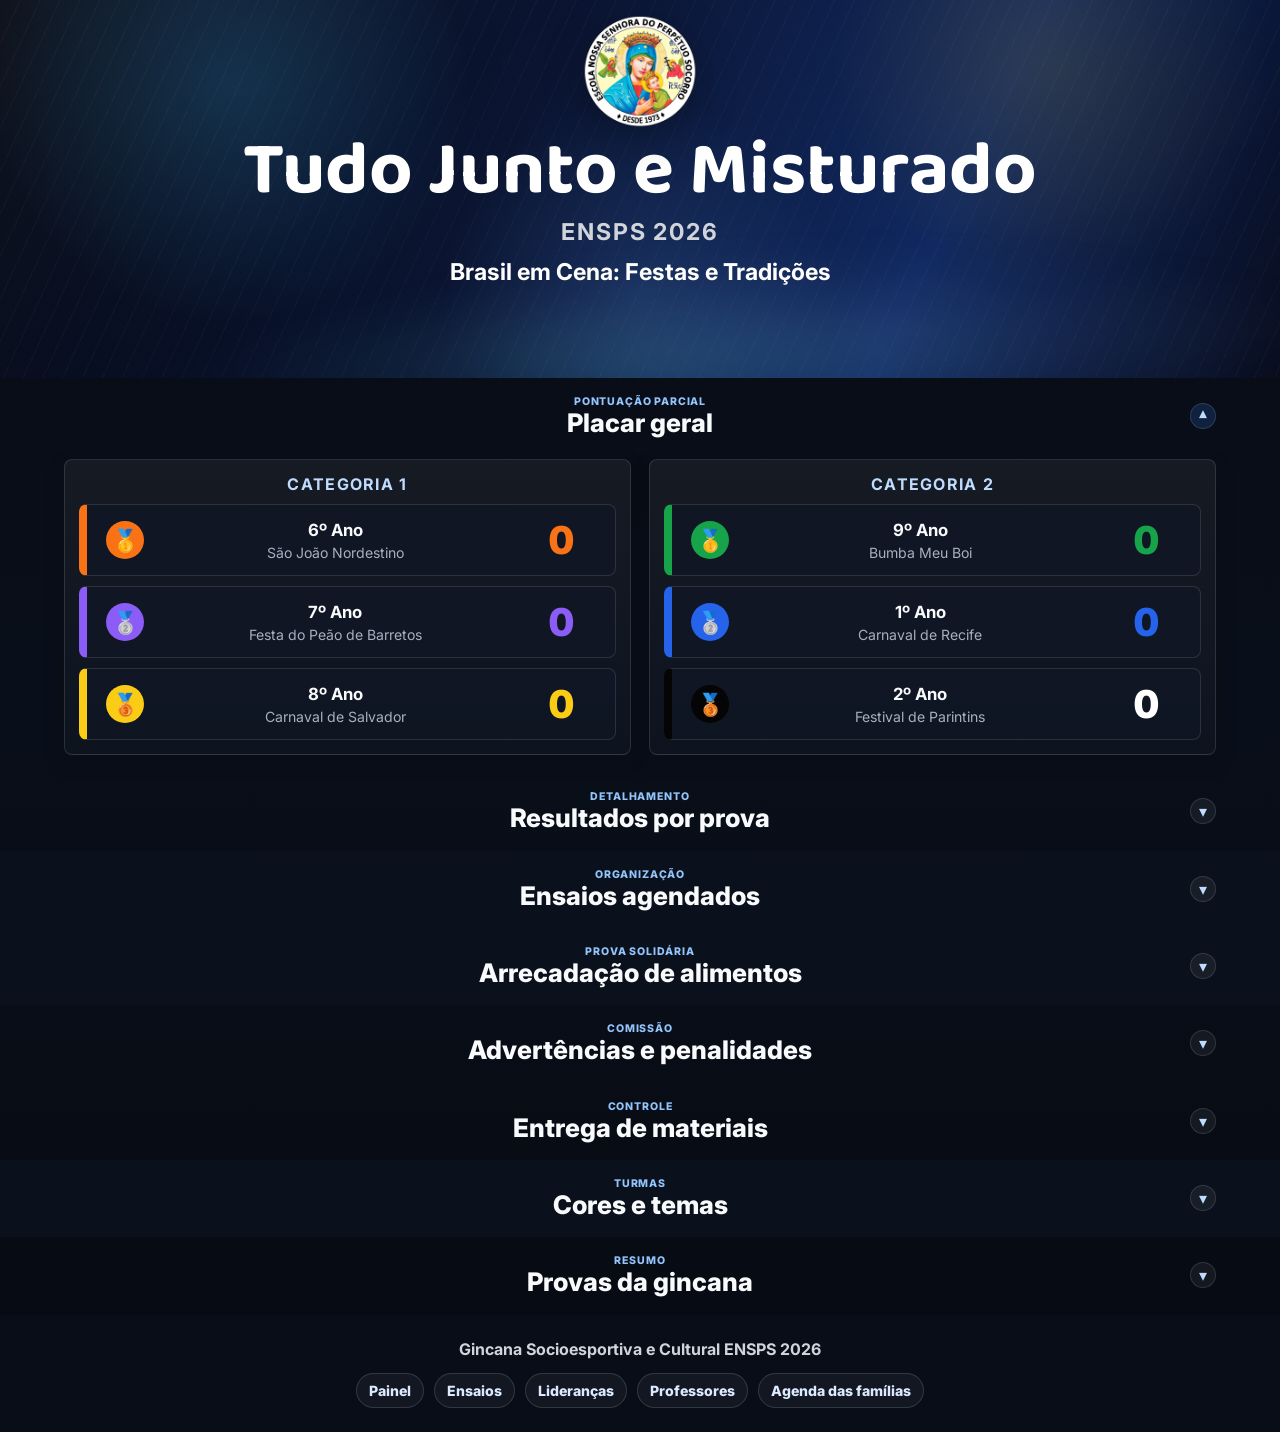
==== commit dbf6db0b: "Refine public schedules and footer links" ====
--- a/index.html
+++ b/index.html
@@ -136,7 +136,16 @@
     </section>
   </main>
 
-  <footer><strong>Gincana Socioesportiva e Cultural ENSPS 2026</strong></footer>
+  <footer class="public-footer">
+    <strong>Gincana Socioesportiva e Cultural ENSPS 2026</strong>
+    <nav class="footer-shortcuts" aria-label="Atalhos do sistema">
+      <a href="painel.html">Painel</a>
+      <a href="ensaios.html">Ensaios</a>
+      <a href="liderancas.html">Lideranças</a>
+      <a href="professores.html">Professores</a>
+      <a href="agenda-familias-ensps.html">Agenda das famílias</a>
+    </nav>
+  </footer>
   <script src="app.js"></script>
 </body>
 </html>
--- a/styles.css
+++ b/styles.css
@@ -512,6 +512,7 @@
   border-radius: 50%;
   color: white;
   background: var(--team-color);
+  font-size: 1.35rem;
   font-weight: 900;
 }
 
@@ -1105,6 +1106,73 @@
   border-top: 8px solid var(--team-color);
 }
 
+.event-participants-details {
+  margin-top: 14px;
+}
+
+.event-participants-details summary {
+  width: fit-content;
+  border: 1px solid var(--line);
+  border-radius: 999px;
+  padding: 7px 12px;
+  color: #e5e7eb;
+  background: rgba(255,255,255,0.06);
+  font-size: 0.86rem;
+  font-weight: 900;
+  cursor: pointer;
+  list-style: none;
+}
+
+.event-participants-details summary::-webkit-details-marker {
+  display: none;
+}
+
+.event-participants-details summary::after {
+  content: " +";
+  color: #bbf7d0;
+}
+
+.event-participants-details[open] summary::after {
+  content: " -";
+}
+
+.event-participants-grid {
+  display: grid;
+  gap: 10px;
+  margin-top: 10px;
+}
+
+.event-participant-team {
+  border-left: 4px solid var(--team-color);
+  border-radius: 8px;
+  padding: 10px 12px;
+  background: rgba(255,255,255,0.045);
+}
+
+.event-participant-team strong {
+  display: block;
+  margin-bottom: 6px;
+  color: #f8fafc;
+}
+
+.event-participant-team ul {
+  display: flex;
+  flex-wrap: wrap;
+  gap: 6px;
+  margin: 0;
+  padding: 0;
+  list-style: none;
+}
+
+.event-participant-team li {
+  border-radius: 999px;
+  padding: 5px 8px;
+  color: #dbeafe;
+  background: rgba(255,255,255,0.07);
+  font-size: 0.82rem;
+  font-weight: 800;
+}
+
 .neutral-card {
   border-top: 8px solid #6b7280;
 }
@@ -1202,6 +1270,33 @@
   gap: 12px;
 }
 
+.fixed-schedule-list {
+  display: grid;
+  gap: 10px;
+  margin-top: 14px;
+}
+
+.fixed-schedule-card {
+  display: grid;
+  grid-template-columns: minmax(0, 1fr) auto;
+  gap: 12px;
+  align-items: center;
+  border: 1px solid var(--line);
+  border-radius: 8px;
+  padding: 12px;
+  background: var(--surface-neutral);
+}
+
+.fixed-schedule-card div {
+  display: grid;
+  gap: 3px;
+}
+
+.fixed-schedule-card span,
+.fixed-schedule-card small {
+  color: var(--muted);
+}
+
 .food-ranking {
   margin-bottom: 18px;
 }
@@ -1399,6 +1494,197 @@
 .status-pill.pending {
   color: #450a0a;
   background: #fca5a5;
+}
+
+/* Refinamento visual da página pública */
+.public-page .section-heading {
+  position: relative;
+  display: grid;
+  grid-template-columns: 1fr;
+  justify-items: center;
+  text-align: center;
+  padding-inline: 46px;
+}
+
+.public-page .section-heading > span:first-child {
+  justify-self: center;
+  max-width: 100%;
+}
+
+.public-page .section-heading .toggle-arrow {
+  position: absolute;
+  right: 0;
+  top: 50%;
+  transform: translateY(-50%);
+}
+
+.public-page .section-toggle[open] .section-heading .toggle-arrow {
+  transform: translateY(-50%) rotate(180deg);
+}
+
+.public-page .score-category h3,
+.public-page .event-result-category h4,
+.public-page .team-card,
+.public-page .event-card,
+.public-page .material-summary,
+.public-page .material-team header,
+.public-page .food-team header,
+.public-page .discipline-item,
+.public-page .schedule-day-header {
+  text-align: center;
+}
+
+.public-page .score-card,
+.public-page .food-rank-card {
+  grid-template-columns: 52px minmax(0, 1fr) minmax(84px, auto);
+  justify-items: center;
+  text-align: center;
+}
+
+.public-page .score-card > div:nth-child(2),
+.public-page .food-rank-card > div:nth-child(2) {
+  justify-self: center;
+}
+
+.public-page .score-total,
+.public-page .food-rank-card strong,
+.public-page .food-rank-card span {
+  justify-self: center;
+  text-align: center;
+}
+
+.public-page .event-result-card > summary {
+  grid-template-columns: 1fr auto 1fr;
+  text-align: center;
+}
+
+.public-page .event-result-card > summary > span:first-child {
+  grid-column: 2;
+}
+
+.public-page .event-result-arrow {
+  grid-column: 3;
+  justify-self: end;
+}
+
+.public-page .event-result-category-list,
+.public-page .schedule-day-list,
+.public-page .teams-grid,
+.public-page .events-grid,
+.public-page .materials-overview,
+.public-page .materials-list,
+.public-page .food-ranking,
+.public-page .food-panel,
+.public-page .discipline-list {
+  justify-items: center;
+}
+
+.public-page .event-result-row,
+.public-page .schedule-item,
+.public-page .discipline-item,
+.public-page .team-card,
+.public-page .event-card,
+.public-page .material-summary,
+.public-page .material-team,
+.public-page .food-rank-card,
+.public-page .food-team {
+  width: 100%;
+  max-width: 560px;
+}
+
+.public-page .event-result-row {
+  grid-template-columns: 52px minmax(0, 1fr) minmax(72px, auto);
+  justify-items: center;
+  text-align: center;
+}
+
+.public-page .event-result-points {
+  justify-self: center;
+  text-align: center;
+}
+
+.public-page .schedule-item-top {
+  grid-template-columns: 1fr;
+  justify-items: center;
+  text-align: center;
+}
+
+.public-page .schedule-item {
+  display: grid;
+  justify-items: center;
+  text-align: center;
+}
+
+.public-page .schedule-item h3,
+.public-page .schedule-item h3 span,
+.public-page .schedule-item h3 small,
+.public-page .schedule-activity,
+.public-page .schedule-meta {
+  text-align: center;
+}
+
+.public-page .schedule-participants-toggle,
+.public-page .event-participants-details summary {
+  margin-inline: auto;
+}
+
+.public-page .schedule-participants ul,
+.public-page .event-participant-team ul,
+.public-page .food-team ul {
+  justify-content: center;
+  text-align: center;
+}
+
+.public-page .material-team li,
+.public-page .food-team li {
+  grid-template-columns: 1fr;
+  justify-items: center;
+  text-align: center;
+}
+
+.public-page .status-pill {
+  justify-self: center;
+}
+
+.public-footer {
+  display: grid;
+  justify-items: center;
+  gap: 14px;
+}
+
+.footer-shortcuts {
+  display: flex;
+  flex-wrap: wrap;
+  justify-content: center;
+  gap: 10px;
+}
+
+.footer-shortcuts a {
+  border: 1px solid rgba(255, 255, 255, 0.14);
+  border-radius: 999px;
+  padding: 8px 12px;
+  color: #dbeafe;
+  background: rgba(255, 255, 255, 0.045);
+  text-decoration: none;
+  font-size: 0.88rem;
+  font-weight: 800;
+}
+
+.footer-shortcuts a:hover {
+  color: #03110a;
+  background: #bbf7d0;
+}
+
+@media (max-width: 760px) {
+  .public-page .section-heading {
+    width: min(360px, calc(100vw - 44px));
+    padding-inline: 42px;
+  }
+
+  .public-page .section-title {
+    max-width: 9.5em;
+    margin-inline: auto;
+  }
 }
 
 .empty-state {
@@ -2493,7 +2779,8 @@
   .schedule-tabs {
     width: 100%;
     display: grid;
-    grid-template-columns: repeat(2, minmax(0, 1fr));
+    grid-template-columns: 1fr;
+    border-radius: 18px;
   }
 
   .schedule-tab-button {
@@ -4287,28 +4574,33 @@
   }
 
   .rehearsals-page .rehearsal-card-schedule-form {
-    grid-column: 1;
+    grid-column: 1 / -1;
     grid-row: 1;
   }
 
+  .rehearsals-page .rehearsal-card-fixed {
+    grid-column: 1 / -1;
+    grid-row: 2;
+  }
+
   .rehearsals-page .rehearsal-card-schedule-list {
-    grid-column: 2;
-    grid-row: 1;
+    grid-column: 1 / -1;
+    grid-row: 3;
   }
 
   .rehearsals-page .rehearsal-card-requests {
     grid-column: 1;
-    grid-row: 2;
+    grid-row: 4;
   }
 
   .rehearsals-page .rehearsal-card-discipline {
     grid-column: 2;
-    grid-row: 2;
+    grid-row: 4;
   }
 
   .rehearsals-page .rehearsal-card-participants {
     grid-column: 1 / -1;
-    grid-row: 3;
+    grid-row: 5;
   }
 
   .rehearsals-page .schedule-shell {
@@ -4888,10 +5180,10 @@
   top: 0;
   z-index: 20;
   display: grid;
-  grid-template-columns: minmax(280px, 1fr) auto minmax(180px, 0.5fr);
-  gap: 18px;
+  grid-template-columns: minmax(360px, 1fr) auto minmax(220px, 0.55fr);
+  gap: 14px;
   align-items: center;
-  padding: 18px 28px;
+  padding: 12px 22px;
   border-bottom: 1px solid rgba(148, 163, 184, 0.22);
   background: rgba(2, 6, 23, 0.82);
   backdrop-filter: blur(18px);
@@ -4899,13 +5191,14 @@
 
 .projection-brand {
   display: flex;
-  gap: 14px;
+  gap: 12px;
   align-items: center;
+  min-width: 0;
 }
 
 .projection-brand img {
-  width: 72px;
-  height: 72px;
+  width: 50px;
+  height: 50px;
   object-fit: contain;
   filter: drop-shadow(0 12px 20px rgba(0,0,0,0.35));
 }
@@ -4913,28 +5206,33 @@
 .projection-brand h1 {
   margin: 0;
   font-family: "Baloo 2", "Inter", sans-serif;
-  font-size: clamp(2rem, 4vw, 4rem);
-  line-height: 0.9;
+  font-size: clamp(1.55rem, 2.7vw, 2.75rem);
+  line-height: 0.94;
+  white-space: nowrap;
+  overflow: hidden;
+  text-overflow: ellipsis;
 }
 
 .projection-switch {
   display: flex;
-  gap: 10px;
-  padding: 8px;
+  gap: 8px;
+  padding: 6px;
   border: 1px solid rgba(255,255,255,0.12);
   border-radius: 999px;
   background: rgba(255,255,255,0.06);
 }
 
-.projection-switch button {
+.projection-switch button,
+.projection-switch a {
   border: 0;
   border-radius: 999px;
-  padding: 14px 22px;
+  padding: 10px 16px;
   color: #dbeafe;
   background: transparent;
   font: inherit;
   font-weight: 1000;
   cursor: pointer;
+  text-decoration: none;
 }
 
 .projection-switch button.active {
@@ -4948,25 +5246,30 @@
   margin: 0;
   color: #bfdbfe;
   font-weight: 900;
+  text-align: right;
+  white-space: nowrap;
 }
 
 .projection-main {
-  width: min(1800px, 100%);
+  width: min(1560px, 100%);
   margin: 0 auto;
-  padding: 24px 28px 36px;
+  padding: 18px 22px 30px;
 }
 
 .projection-title {
-  display: flex;
-  justify-content: space-between;
-  gap: 16px;
-  align-items: end;
+  display: grid;
+  grid-template-columns: 1fr;
+  gap: 8px;
+  align-items: center;
+  justify-items: center;
   margin-bottom: 18px;
+  text-align: center;
 }
 
 .projection-title span {
+  justify-self: center;
   border-radius: 999px;
-  padding: 8px 14px;
+  padding: 7px 18px;
   color: #052e16;
   background: #bbf7d0;
   font-weight: 1000;
@@ -4977,33 +5280,38 @@
 .projection-title h2 {
   margin: 0;
   font-family: "Baloo 2", "Inter", sans-serif;
-  font-size: clamp(3rem, 7vw, 7rem);
-  line-height: 0.82;
-  text-align: right;
+  font-size: clamp(2.35rem, 4.2vw, 4.45rem);
+  line-height: 0.92;
+  text-align: center;
+  white-space: nowrap;
 }
 
 .projection-scoreboard {
   display: grid;
   grid-template-columns: repeat(2, minmax(0, 1fr));
-  gap: 22px;
+  gap: 16px;
 }
 
 .projection-category {
   display: grid;
-  gap: 16px;
+  gap: 12px;
 }
 
 .projection-category header {
-  display: flex;
-  justify-content: space-between;
+  display: grid;
+  grid-template-columns: 1fr auto 1fr;
+  gap: 10px;
+  justify-content: center;
   align-items: center;
   border: 1px solid rgba(255,255,255,0.12);
-  border-radius: 22px;
-  padding: 14px 18px;
+  border-radius: 18px;
+  padding: 10px 14px;
   background: rgba(255,255,255,0.06);
 }
 
 .projection-category header span {
+  grid-column: 1 / -1;
+  justify-self: center;
   color: #bfdbfe;
   font-weight: 1000;
   text-transform: uppercase;
@@ -5011,29 +5319,32 @@
 }
 
 .projection-category header strong {
-  font-size: 1.15rem;
+  grid-column: 1 / -1;
+  justify-self: center;
+  font-size: 1rem;
 }
 
 .projection-ranking,
 .projection-food-ranking {
   display: grid;
-  gap: 14px;
+  gap: 10px;
 }
 
 .projection-score-card,
 .projection-food-card {
   display: grid;
-  grid-template-columns: 92px minmax(0, 1fr) minmax(180px, auto);
-  gap: 18px;
+  grid-template-columns: 72px minmax(0, 1fr) minmax(140px, auto);
+  gap: 14px;
   align-items: center;
   border: 1px solid rgba(255,255,255,0.12);
-  border-left: 12px solid var(--team-color, #3b82f6);
-  border-radius: 28px;
-  padding: 20px;
+  border-left: 9px solid var(--team-color, #3b82f6);
+  border-radius: 22px;
+  padding: 14px;
   background:
     linear-gradient(135deg, rgba(255,255,255,0.11), rgba(255,255,255,0.045)),
     rgba(15, 23, 42, 0.74);
-  box-shadow: 0 24px 60px rgba(0,0,0,0.28);
+  box-shadow: 0 18px 44px rgba(0,0,0,0.25);
+  overflow: hidden;
 }
 
 .projection-score-card.place-1,
@@ -5046,30 +5357,30 @@
 }
 
 .projection-place {
-  width: 78px;
-  height: 78px;
+  width: 60px;
+  height: 60px;
   display: grid;
   place-items: center;
-  border-radius: 24px;
+  border-radius: 18px;
   color: #020617;
   background: var(--metric-color, var(--team-color, #facc15));
   font-family: "Baloo 2", "Inter", sans-serif;
-  font-size: 2.4rem;
+  font-size: 2rem;
   font-weight: 1000;
-  box-shadow: 0 18px 34px rgba(0,0,0,0.25);
+  box-shadow: 0 14px 28px rgba(0,0,0,0.22);
 }
 
 .projection-team h3 {
   margin: 0;
   font-family: "Baloo 2", "Inter", sans-serif;
-  font-size: clamp(2.15rem, 4vw, 4.2rem);
-  line-height: 0.92;
+  font-size: clamp(1.65rem, 3vw, 3.1rem);
+  line-height: 0.96;
 }
 
 .projection-team p {
-  margin: 5px 0 0;
+  margin: 3px 0 0;
   color: #cbd5e1;
-  font-size: clamp(1rem, 1.7vw, 1.45rem);
+  font-size: clamp(0.9rem, 1.25vw, 1.15rem);
   font-weight: 900;
 }
 
@@ -5081,30 +5392,30 @@
   display: block;
   color: var(--metric-color, var(--team-color, #facc15));
   font-family: "Baloo 2", "Inter", sans-serif;
-  font-size: clamp(3.2rem, 7vw, 7rem);
-  line-height: 0.78;
+  font-size: clamp(2.45rem, 5.2vw, 5.2rem);
+  line-height: 0.82;
   text-shadow: 0 12px 30px rgba(0,0,0,0.28);
 }
 
 .projection-points span {
   color: #dbeafe;
-  font-size: clamp(1rem, 1.8vw, 1.6rem);
+  font-size: clamp(0.86rem, 1.25vw, 1.2rem);
   font-weight: 1000;
   text-transform: uppercase;
 }
 
 .projection-food {
   display: grid;
-  gap: 20px;
+  gap: 18px;
 }
 
 .projection-food-summary {
   display: grid;
   justify-items: center;
-  gap: 4px;
+  gap: 2px;
   border: 1px solid rgba(250, 204, 21, 0.32);
-  border-radius: 30px;
-  padding: 22px;
+  border-radius: 20px;
+  padding: 10px 14px;
   text-align: center;
   background:
     radial-gradient(circle at 50% -30%, rgba(250,204,21,0.3), transparent 42%),
@@ -5116,41 +5427,113 @@
   font-weight: 1000;
   text-transform: uppercase;
   letter-spacing: 0.12em;
+  font-size: 0.9rem;
 }
 
 .projection-food-summary strong {
   color: #facc15;
   font-family: "Baloo 2", "Inter", sans-serif;
-  font-size: clamp(5rem, 12vw, 12rem);
-  line-height: 0.78;
+  font-size: clamp(2.85rem, 5.8vw, 5.5rem);
+  line-height: 0.88;
 }
 
 .projection-food-summary small {
   color: #dbeafe;
-  font-size: clamp(1rem, 2vw, 1.5rem);
+  font-size: clamp(0.82rem, 1.15vw, 1rem);
   font-weight: 900;
 }
 
 .projection-food-card {
-  grid-template-columns: 92px minmax(0, 1fr) minmax(200px, auto);
+  grid-template-columns: 60px minmax(0, 1fr) minmax(120px, auto);
+  align-items: center;
+  min-height: 0;
+}
+
+.projection-food-card .projection-place {
+  width: 54px;
+  height: 54px;
+  border-radius: 16px;
+  font-size: 1.75rem;
+  align-self: center;
+}
+
+.projection-food-card .projection-team {
+  display: grid;
+  justify-items: center;
+  min-width: 0;
+  text-align: center;
+}
+
+.projection-food-card .projection-team h3 {
+  font-size: clamp(1.45rem, 2.2vw, 2.35rem);
+}
+
+.projection-food-card .projection-team p {
+  font-size: clamp(0.84rem, 1.1vw, 1rem);
+}
+
+.projection-food-card .projection-points {
+  align-self: center;
+  text-align: center;
+}
+
+.projection-food-card .projection-points strong {
+  font-size: clamp(2.1rem, 4vw, 4rem);
+}
+
+.projection-food-details {
+  display: grid;
+  justify-items: center;
+  margin-top: 8px;
+  width: 100%;
+}
+
+.projection-food-details summary {
+  width: fit-content;
+  max-width: 100%;
+  border: 1px solid rgba(255,255,255,0.12);
+  border-radius: 999px;
+  padding: 5px 10px;
+  color: #dbeafe;
+  background: rgba(255,255,255,0.08);
+  font-size: 0.82rem;
+  font-weight: 1000;
+  line-height: 1.1;
+  cursor: pointer;
+  list-style: none;
+}
+
+.projection-food-details summary::-webkit-details-marker {
+  display: none;
+}
+
+.projection-food-details summary::after {
+  content: " +";
+  color: #bbf7d0;
+}
+
+.projection-food-details[open] summary::after {
+  content: " -";
 }
 
 .projection-food-card .projection-team ul {
   display: flex;
   flex-wrap: wrap;
-  gap: 6px;
-  margin: 10px 0 0;
+  justify-content: center;
+  gap: 5px;
+  margin: 8px 0 0;
   padding: 0;
   list-style: none;
 }
 
 .projection-food-card .projection-team li {
   border-radius: 999px;
-  padding: 6px 10px;
+  padding: 5px 8px;
   color: #dbeafe;
   background: rgba(255,255,255,0.08);
-  font-size: 0.92rem;
+  font-size: 0.78rem;
   font-weight: 800;
+  line-height: 1.15;
 }
 
 @media (max-width: 1100px) {
@@ -5169,28 +5552,42 @@
   }
 
   .projection-title {
-    display: grid;
     justify-items: center;
     text-align: center;
+    grid-template-columns: 1fr;
+    gap: 8px;
   }
 
   .projection-title h2 {
     text-align: center;
+    white-space: normal;
   }
 }
 
 @media (max-width: 760px) {
   .projection-header {
-    padding: 14px;
+    padding: 10px;
   }
 
   .projection-brand {
     display: grid;
     justify-items: center;
+    gap: 6px;
+  }
+
+  .projection-brand h1 {
+    white-space: normal;
+    text-align: center;
+    font-size: clamp(1.6rem, 8vw, 2.35rem);
+  }
+
+  .projection-updated {
+    white-space: normal;
+    text-align: center;
   }
 
   .projection-main {
-    padding: 16px 12px 24px;
+    padding: 12px 10px 20px;
   }
 
   .projection-switch {
@@ -5200,8 +5597,9 @@
     border-radius: 18px;
   }
 
-  .projection-switch button {
-    padding: 12px;
+  .projection-switch button,
+  .projection-switch a {
+    padding: 10px 8px;
     border-radius: 14px;
   }
 
@@ -5210,8 +5608,21 @@
     grid-template-columns: 1fr;
     justify-items: center;
     text-align: center;
-    padding: 16px;
-    border-radius: 22px;
+    gap: 10px;
+    padding: 12px;
+    border-radius: 18px;
+  }
+
+  .projection-food-summary {
+    padding: 12px;
+  }
+
+  .projection-food-summary strong {
+    font-size: clamp(3rem, 16vw, 5rem);
+  }
+
+  .projection-food-card .projection-points {
+    text-align: center;
   }
 
   .projection-points {
@@ -5281,40 +5692,18 @@
 
 /* Arrecadação no mesmo modelo visual do placar geral */
 .projection-food-categories {
-  margin-top: 20px;
-}
-
-.projection-food-card {
-  grid-template-columns: 92px minmax(0, 1fr) minmax(180px, auto);
-}
-
-.projection-food-card .projection-team ul {
-  display: flex;
-  flex-wrap: wrap;
-  gap: 6px;
-  margin: 10px 0 0;
-  padding: 0;
-  list-style: none;
-}
-
-.projection-food-card .projection-team li {
-  border-radius: 999px;
-  padding: 6px 10px;
-  color: #dbeafe;
-  background: rgba(255,255,255,0.08);
-  font-size: 0.92rem;
-  font-weight: 800;
+  margin-top: 10px;
 }
 
 .projection-switch {
   grid-template-columns: repeat(3, auto);
 }
 
-.projection-switch button[data-projection-fullscreen] {
+.projection-switch a {
   color: #fef3c7;
 }
 
-.projection-switch button[data-projection-fullscreen].active {
+.projection-switch a:hover {
   color: #03111f;
   background: linear-gradient(135deg, #93c5fd, #facc15);
 }
@@ -6150,4 +6539,3 @@
     margin-left: 0;
   }
 }
-
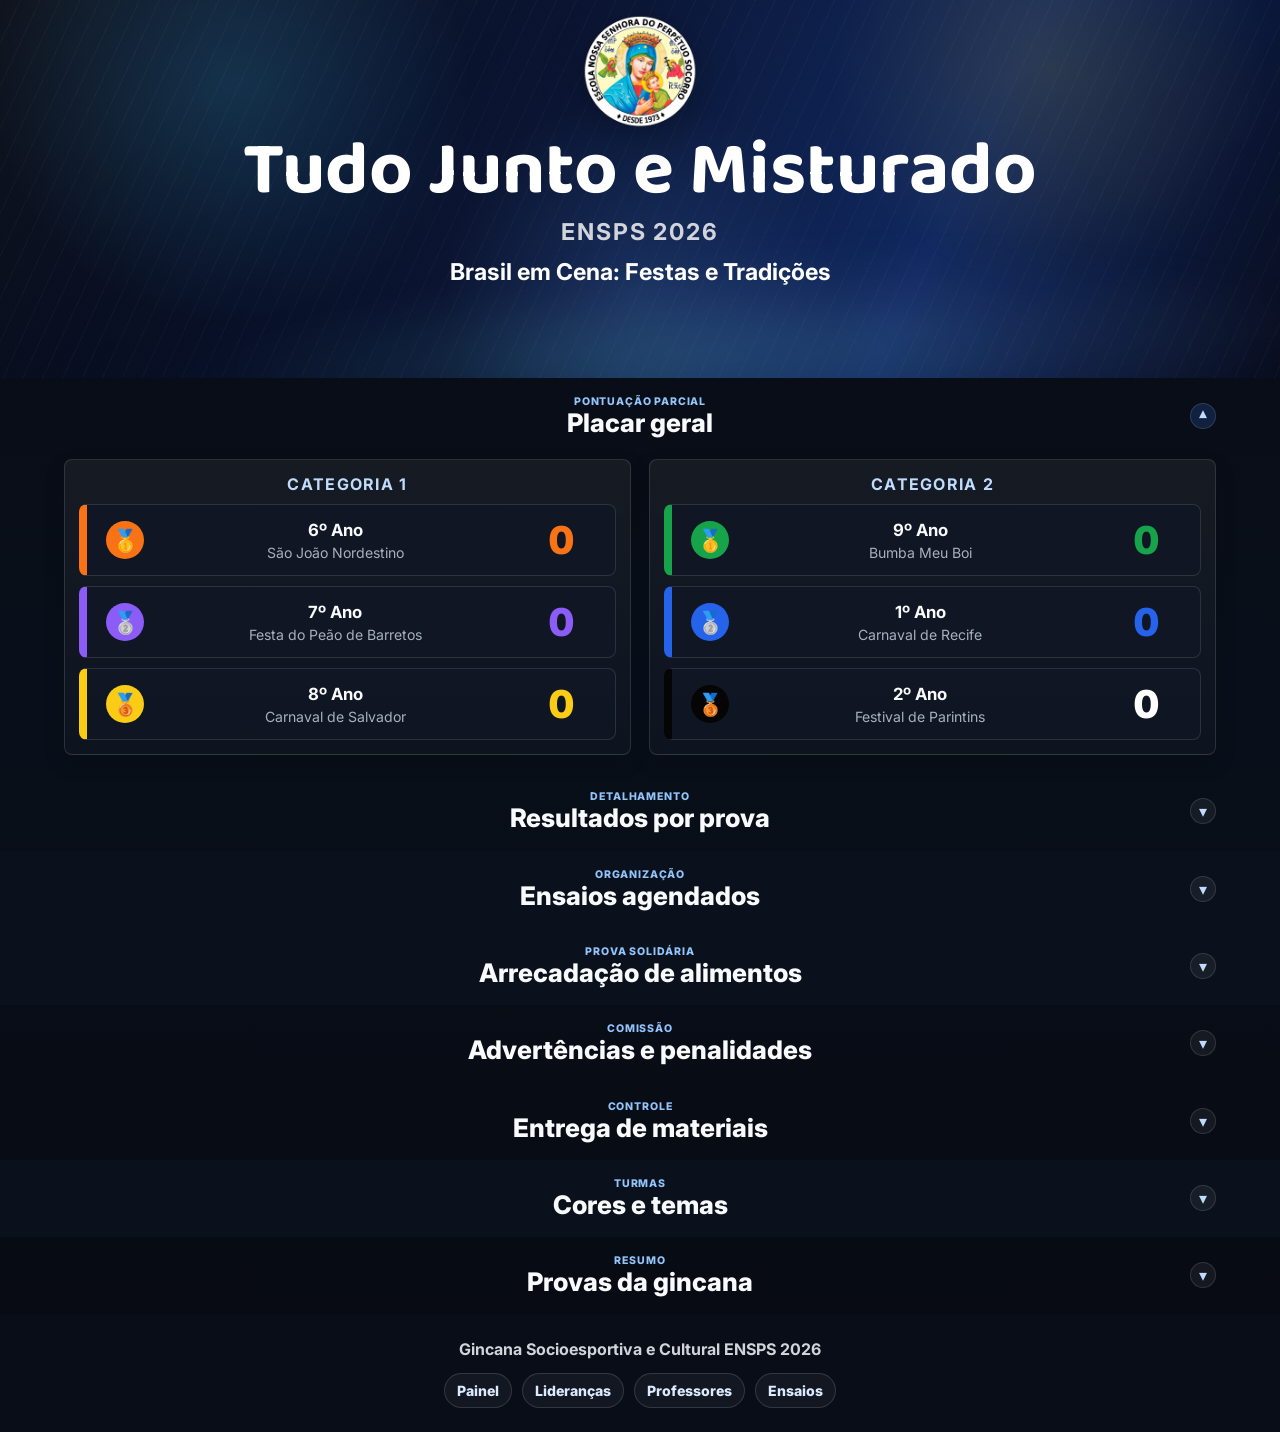
==== commit ca134b74: "Update public footer rehearsal link" ====
--- a/index.html
+++ b/index.html
@@ -140,10 +140,9 @@
     <strong>Gincana Socioesportiva e Cultural ENSPS 2026</strong>
     <nav class="footer-shortcuts" aria-label="Atalhos do sistema">
       <a href="painel.html">Painel</a>
-      <a href="ensaios.html">Ensaios</a>
       <a href="liderancas.html">Lideranças</a>
       <a href="professores.html">Professores</a>
-      <a href="agenda-familias-ensps.html">Agenda das famílias</a>
+      <a href="agenda-familias-ensps.html">Ensaios</a>
     </nav>
   </footer>
   <script src="app.js"></script>
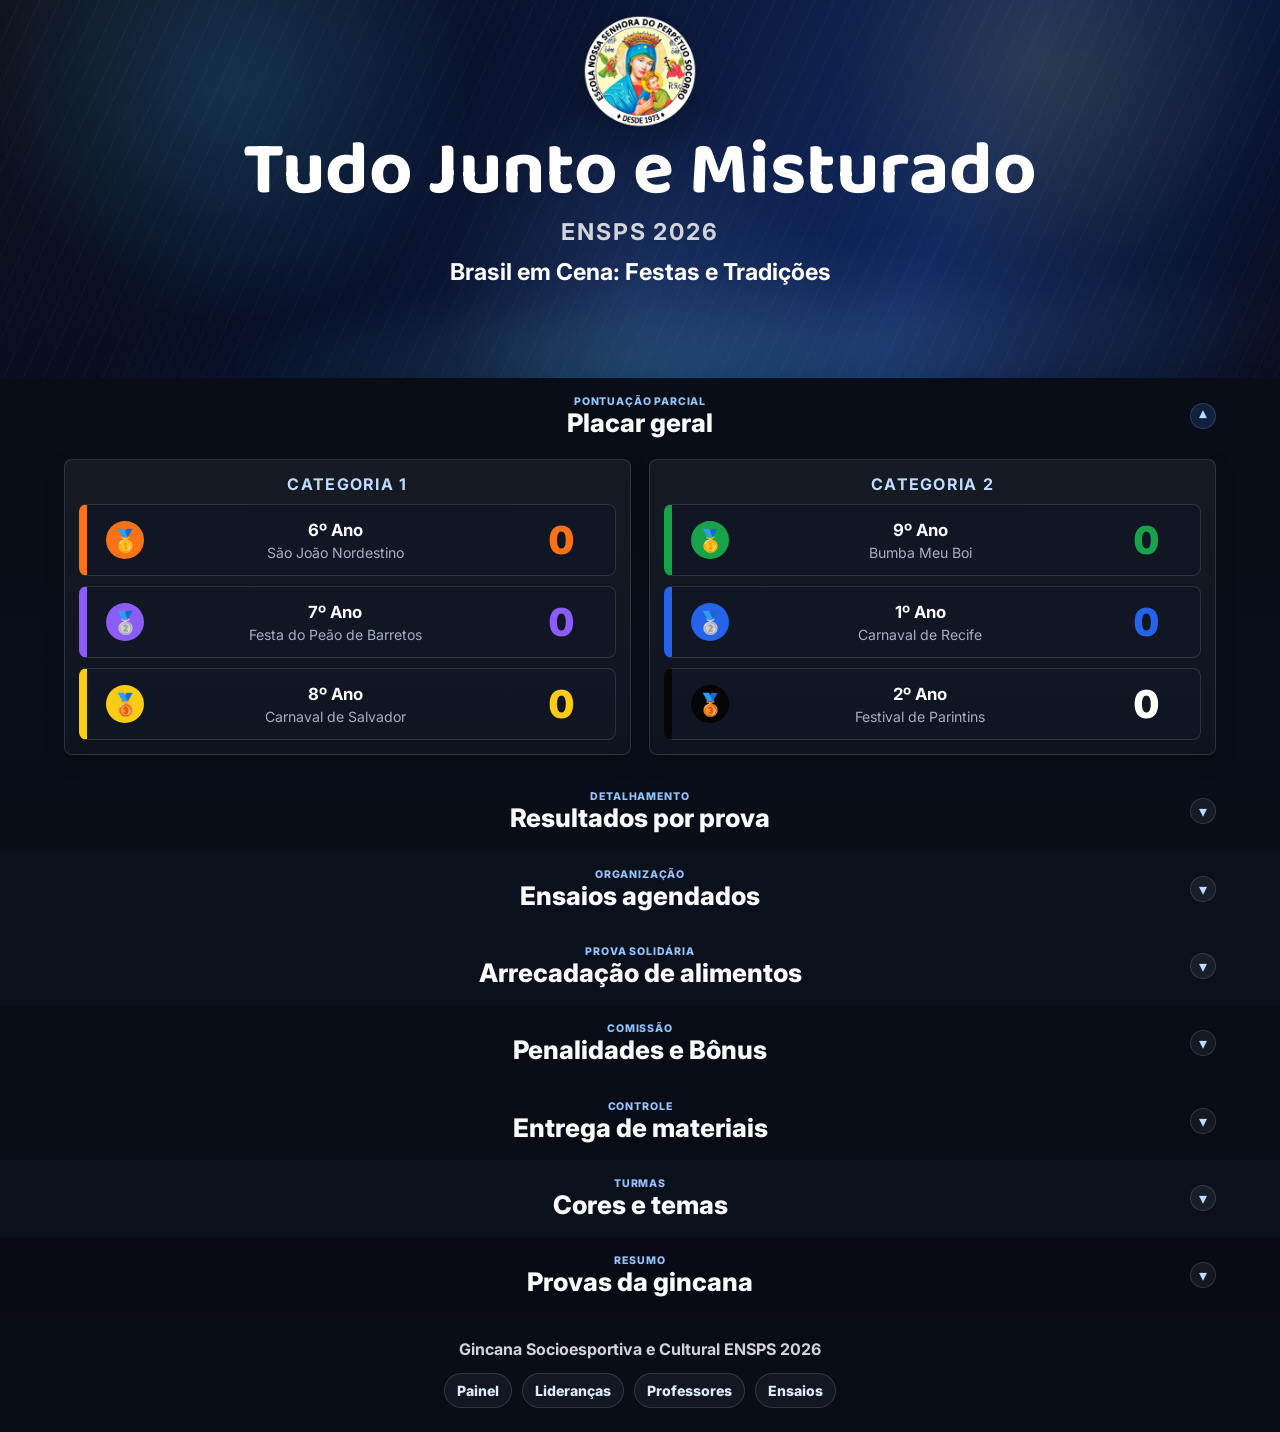
==== commit 19807394: "Show penalties and bonuses on public page" ====
--- a/index.html
+++ b/index.html
@@ -85,7 +85,7 @@
         <summary class="section-heading">
           <span>
             <span class="eyebrow">Comissão</span>
-            <span class="section-title">Advertências e penalidades</span>
+            <span class="section-title">Penalidades e Bônus</span>
           </span>
           <span class="toggle-arrow" aria-hidden="true">⌄</span>
         </summary>
--- a/styles.css
+++ b/styles.css
@@ -1087,6 +1087,20 @@
   color: var(--muted);
 }
 
+.discipline-penalty h3,
+.discipline-penalty .discipline-highlight {
+  color: #fca5a5;
+}
+
+.discipline-bonus h3,
+.discipline-bonus .discipline-highlight {
+  color: #93c5fd;
+}
+
+.discipline-highlight {
+  font-weight: 900;
+}
+
 .schedule-activity {
   color: #f8fafc;
   font-weight: 700;
@@ -1615,6 +1629,12 @@
   text-align: center;
 }
 
+.public-page .schedule-item h3 {
+  width: 100%;
+  justify-items: center;
+  text-align: center;
+}
+
 .public-page .schedule-item h3,
 .public-page .schedule-item h3 span,
 .public-page .schedule-item h3 small,
@@ -1623,6 +1643,13 @@
   text-align: center;
 }
 
+.public-page .schedule-item p,
+.public-page .schedule-item .schedule-participants,
+.public-page .schedule-item .schedule-participants strong {
+  width: 100%;
+  text-align: center;
+}
+
 .public-page .schedule-participants-toggle,
 .public-page .event-participants-details summary {
   margin-inline: auto;
@@ -1631,6 +1658,8 @@
 .public-page .schedule-participants ul,
 .public-page .event-participant-team ul,
 .public-page .food-team ul {
+  padding-left: 0;
+  list-style: none;
   justify-content: center;
   text-align: center;
 }
@@ -5430,10 +5459,10 @@
   font-size: 0.9rem;
 }
 
-.projection-food-summary strong {
+.projection-food-summary > strong {
   color: #facc15;
   font-family: "Baloo 2", "Inter", sans-serif;
-  font-size: clamp(2.85rem, 5.8vw, 5.5rem);
+  font-size: clamp(2.45rem, 5vw, 4.85rem);
   line-height: 0.88;
 }
 
@@ -5486,6 +5515,10 @@
   justify-items: center;
   margin-top: 8px;
   width: 100%;
+}
+
+.projection-food-details-total {
+  margin-top: 10px;
 }
 
 .projection-food-details summary {
@@ -5526,14 +5559,41 @@
   list-style: none;
 }
 
+.projection-food-details-total ul {
+  display: flex;
+  flex-wrap: wrap;
+  justify-content: center;
+  gap: 6px;
+  margin: 8px 0 0;
+  padding: 0;
+  list-style: none;
+}
+
 .projection-food-card .projection-team li {
   border-radius: 999px;
   padding: 5px 8px;
   color: #dbeafe;
   background: rgba(255,255,255,0.08);
-  font-size: 0.78rem;
-  font-weight: 800;
-  line-height: 1.15;
+  font-size: 0.76rem;
+  font-weight: 700;
+  line-height: 1.12;
+}
+
+.projection-food-details-total li {
+  border-radius: 999px;
+  padding: 5px 8px;
+  color: #dbeafe;
+  background: rgba(255,255,255,0.08);
+  font-size: 0.76rem;
+  font-weight: 700;
+  line-height: 1.12;
+}
+
+.projection-food-details li strong,
+.projection-food-details-total li strong {
+  color: #fef3c7;
+  font-size: 0.88em;
+  font-weight: 900;
 }
 
 @media (max-width: 1100px) {
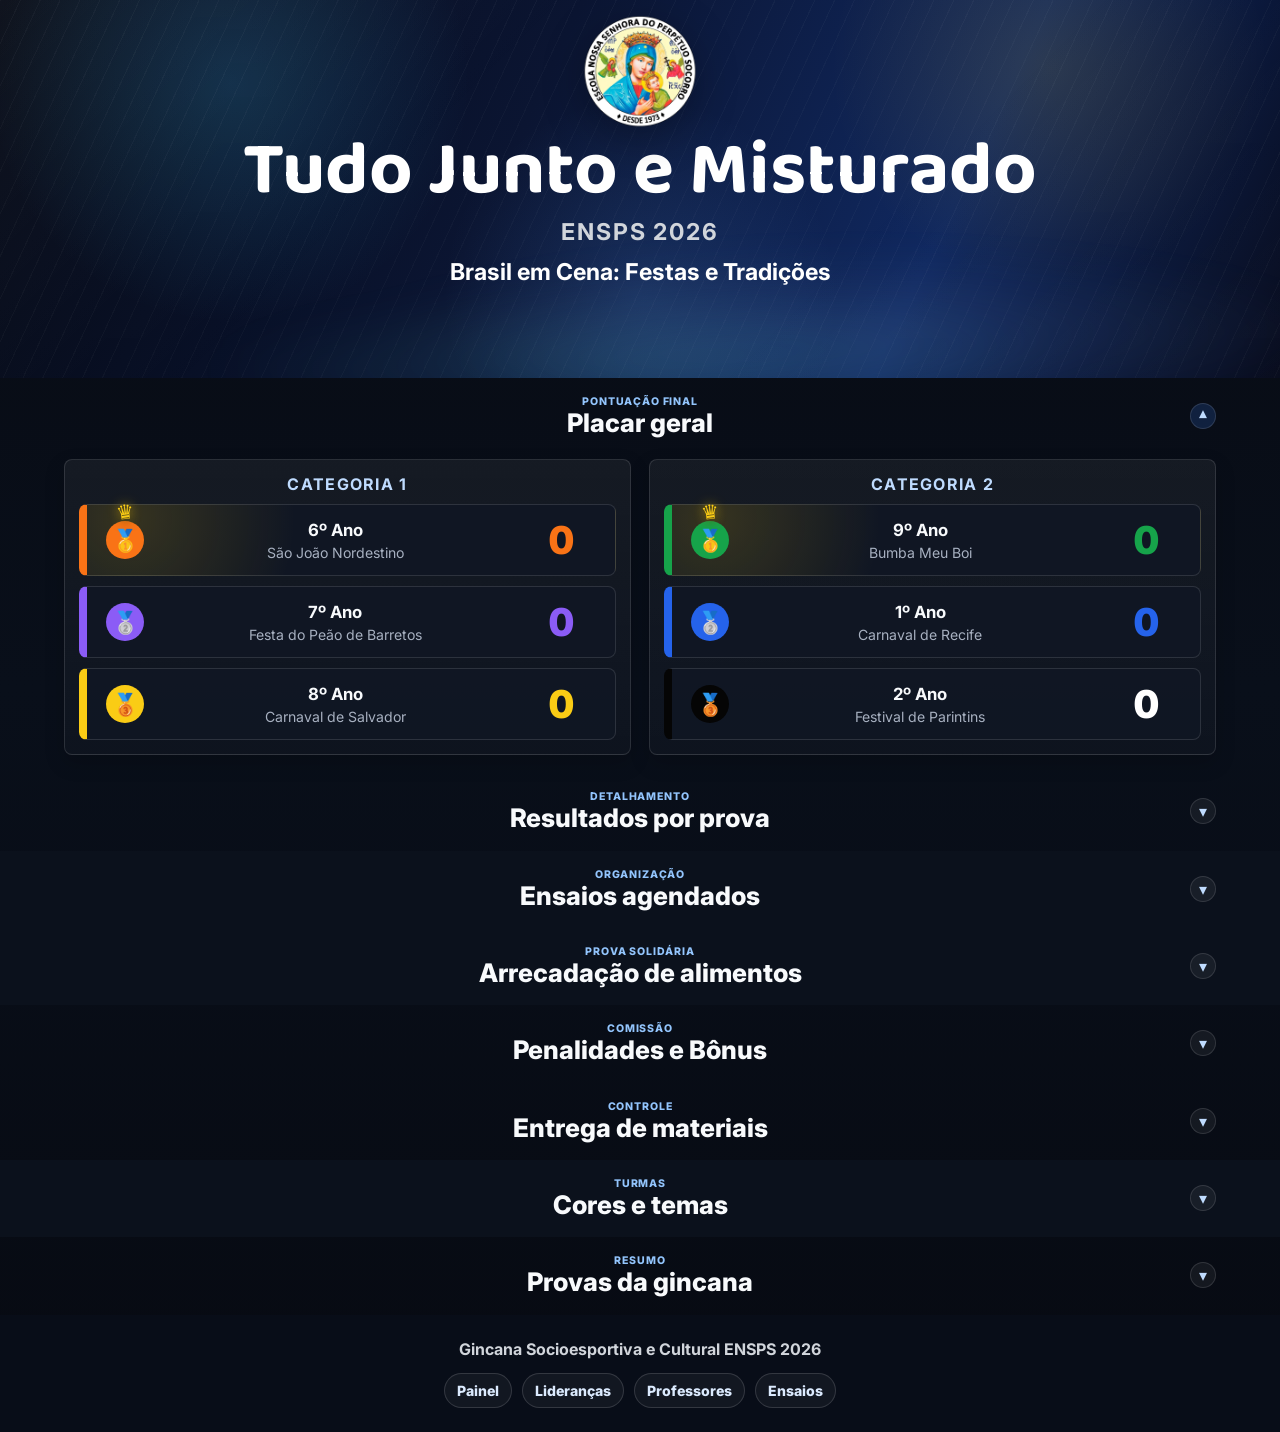
==== commit f506ce4d: "Update scoreboard label to final score" ====
--- a/index.html
+++ b/index.html
@@ -29,7 +29,7 @@
       <details class="section-toggle" open>
         <summary class="section-heading">
           <span>
-            <span class="eyebrow">Pontuação parcial</span>
+            <span class="eyebrow">Pontuação final</span>
             <span class="section-title">Placar geral</span>
           </span>
           <span class="toggle-arrow" aria-hidden="true">⌄</span>
--- a/styles.css
+++ b/styles.css
@@ -468,6 +468,35 @@
   font-variant-numeric: tabular-nums;
 }
 
+.score-hidden-badge {
+  display: inline-flex;
+  align-items: center;
+  justify-content: center;
+  min-width: 116px;
+  min-height: 34px;
+  border: 1px solid rgba(147, 197, 253, 0.36);
+  border-radius: 999px;
+  padding: 6px 12px;
+  color: #bfdbfe;
+  background: rgba(59, 130, 246, 0.13);
+  font-family: "Inter", sans-serif;
+  font-size: 0.78rem;
+  font-weight: 900;
+  line-height: 1;
+  text-transform: uppercase;
+  letter-spacing: 0.04em;
+  white-space: nowrap;
+}
+
+.rank-hidden,
+.event-result-place.rank-hidden {
+  color: #bfdbfe;
+  background:
+    radial-gradient(circle, rgba(147,197,253,0.22), transparent 68%),
+    rgba(15, 23, 42, 0.92);
+  border: 1px solid rgba(147, 197, 253, 0.42);
+}
+
 .score-category {
   border: 1px solid var(--line);
   border-radius: 8px;
@@ -505,6 +534,7 @@
 }
 
 .rank {
+  position: relative;
   width: 38px;
   height: 38px;
   display: grid;
@@ -516,6 +546,24 @@
   font-weight: 900;
 }
 
+.score-card-winner .rank::before {
+  content: "♛";
+  position: absolute;
+  top: -19px;
+  left: 50%;
+  transform: translateX(-50%) rotate(-7deg);
+  color: #facc15;
+  font-size: 1.25rem;
+  line-height: 1;
+  text-shadow: 0 0 12px rgba(250, 204, 21, 0.8), 0 3px 10px rgba(0,0,0,0.55);
+}
+
+.score-card-winner {
+  background:
+    radial-gradient(circle at 8% 20%, rgba(250, 204, 21, 0.16), transparent 34%),
+    rgba(16, 23, 36, 0.94);
+}
+
 .score-card h4 {
   margin: 0 0 4px;
   font-size: 1.05rem;
@@ -533,6 +581,12 @@
   color: var(--metric-color, var(--team-color));
   font-variant-numeric: tabular-nums;
   line-height: 1;
+}
+
+.scores-hidden .score-total,
+.scores-hidden .event-result-points {
+  color: #bfdbfe;
+  font-size: 1rem;
 }
 
 .teams-grid,
@@ -788,6 +842,35 @@
   animation: welcomeLeave 520ms ease-in both;
 }
 
+.judge-thanks {
+  display: grid;
+  place-items: center;
+  padding: 18px;
+}
+
+.judge-thanks[hidden] {
+  display: none;
+}
+
+.judge-thanks .welcome-card {
+  width: min(720px, 100%);
+  padding: clamp(22px, 4vw, 34px);
+  background:
+    radial-gradient(circle at 18% 18%, rgba(34, 197, 94, 0.2), transparent 28%),
+    radial-gradient(circle at 82% 32%, rgba(59, 130, 246, 0.2), transparent 30%),
+    linear-gradient(145deg, rgba(15, 23, 42, 0.96), rgba(20, 83, 45, 0.86)),
+    var(--surface);
+  animation: thanksCardIn 780ms cubic-bezier(.18, 1.1, .25, 1) both;
+}
+
+.judge-thanks .welcome-card h2 {
+  font-size: clamp(2rem, 5vw, 3.4rem);
+}
+
+.judge-thanks .welcome-card p {
+  color: #dcfce7;
+}
+
 .welcome-card {
   position: relative;
   width: min(560px, 92vw);
@@ -875,6 +958,19 @@
   to { opacity: 0; }
 }
 
+@keyframes thanksCardIn {
+  from {
+    opacity: 0;
+    transform: translateY(18px) scale(0.96);
+    filter: blur(5px);
+  }
+  to {
+    opacity: 1;
+    transform: translateY(0) scale(1);
+    filter: blur(0);
+  }
+}
+
 @keyframes welcomeCard {
   from { opacity: 0; transform: translateY(18px) scale(0.94); }
   to { opacity: 1; transform: translateY(0) scale(1); }
@@ -907,6 +1003,10 @@
   width: 100%;
   grid-template-columns: minmax(0, 1fr) auto;
   justify-self: center;
+}
+
+.judge-access-form[hidden] {
+  display: none !important;
 }
 
 .judge-admin-box {
@@ -2184,6 +2284,213 @@
   color: #d1d5db;
   background: #080d18;
   text-align: center;
+}
+
+.display-admin-card {
+  display: grid;
+  gap: 14px;
+  max-width: 820px;
+  margin: 0 auto;
+  text-align: center;
+}
+
+.display-admin-card h2,
+.display-admin-card p {
+  margin: 0;
+}
+
+.display-admin-card p {
+  color: var(--muted);
+}
+
+.display-settings-form {
+  display: grid;
+  gap: 14px;
+  margin-top: 8px;
+}
+
+.display-toggle-row {
+  display: grid;
+  grid-template-columns: auto minmax(0, 1fr);
+  gap: 14px;
+  align-items: start;
+  border: 1px solid var(--line);
+  border-radius: 12px;
+  padding: 16px;
+  text-align: left;
+  background: rgba(255, 255, 255, 0.035);
+}
+
+.display-toggle-row input {
+  width: 22px;
+  height: 22px;
+  margin-top: 2px;
+  accent-color: #22c55e;
+}
+
+.display-toggle-row strong,
+.display-toggle-row small {
+  display: block;
+}
+
+.display-toggle-row small {
+  margin-top: 4px;
+  color: var(--muted);
+  line-height: 1.4;
+}
+
+.display-toggle-row.disabled {
+  opacity: 0.55;
+}
+
+.score-review-board {
+  display: grid;
+  gap: 18px;
+}
+
+.score-review-total-grid {
+  display: grid;
+  grid-template-columns: repeat(2, minmax(0, 1fr));
+  gap: 14px;
+}
+
+.score-review-card,
+.score-review-event {
+  border: 1px solid var(--line);
+  border-radius: 12px;
+  background: rgba(15, 23, 42, 0.86);
+  box-shadow: var(--shadow-soft);
+  overflow: hidden;
+}
+
+.score-review-card {
+  display: grid;
+  gap: 10px;
+  padding: 16px;
+}
+
+.score-review-card h3,
+.score-review-event-category h4 {
+  margin: 0;
+  color: #bfdbfe;
+  font-size: 0.96rem;
+  text-transform: uppercase;
+  letter-spacing: 0.08em;
+}
+
+.score-review-list {
+  display: grid;
+  gap: 9px;
+}
+
+.score-review-row {
+  display: grid;
+  grid-template-columns: 46px minmax(0, 1fr) auto;
+  gap: 12px;
+  align-items: center;
+  border: 1px solid var(--line);
+  border-left: 7px solid var(--team-color);
+  border-radius: 10px;
+  padding: 11px 12px;
+  background: rgba(255, 255, 255, 0.035);
+}
+
+.score-review-place {
+  display: grid;
+  place-items: center;
+  width: 36px;
+  height: 36px;
+  border-radius: 12px;
+  background: color-mix(in srgb, var(--team-color) 82%, #020617);
+  font-weight: 1000;
+}
+
+.score-review-row strong,
+.score-review-row small {
+  display: block;
+}
+
+.score-review-row small {
+  margin-top: 3px;
+  color: var(--muted);
+}
+
+.score-review-row b {
+  color: var(--metric-color, var(--team-color));
+  font-size: 1.65rem;
+  line-height: 1;
+}
+
+.score-review-events {
+  display: grid;
+  gap: 12px;
+}
+
+.score-review-event > summary {
+  display: grid;
+  grid-template-columns: minmax(0, 1fr) auto;
+  align-items: center;
+  gap: 16px;
+  padding: 16px;
+  cursor: pointer;
+  list-style: none;
+}
+
+.score-review-event > summary::marker,
+.score-review-event > summary::-webkit-details-marker {
+  display: none;
+  content: "";
+}
+
+.score-review-event > summary strong,
+.score-review-event > summary small {
+  display: block;
+}
+
+.score-review-event > summary small {
+  margin-top: 4px;
+  color: var(--muted);
+}
+
+.score-review-event[open] .toggle-arrow {
+  transform: rotate(180deg);
+}
+
+.score-review-event-body {
+  display: grid;
+  gap: 14px;
+  padding: 0 16px 16px;
+}
+
+.score-review-event-category {
+  display: grid;
+  gap: 10px;
+}
+
+.score-review-event-category header {
+  display: flex;
+  flex-wrap: wrap;
+  align-items: center;
+  justify-content: space-between;
+  gap: 10px;
+}
+
+.danger-mini {
+  color: #fecaca;
+  border-color: rgba(248, 113, 113, 0.5);
+  background: rgba(127, 29, 29, 0.18);
+}
+
+@media (max-width: 760px) {
+  .score-review-total-grid {
+    grid-template-columns: 1fr;
+  }
+
+  .score-review-row {
+    grid-template-columns: 1fr;
+    justify-items: center;
+    text-align: center;
+  }
 }
 @media (min-width: 1024px) {
   .admin-tabs {
@@ -4803,6 +5110,13 @@
   display: none;
 }
 
+.results-page.results-locked > .projection-shine,
+.results-page.results-locked > header,
+.results-page.results-locked > main,
+.results-page.results-locked > aside {
+  display: none;
+}
+
 .admin-auth-card {
   width: min(460px, 94vw);
   display: grid;
@@ -5195,8 +5509,8 @@
 
 /* Painel de projetor */
 .projection-page {
-  min-height: 100vh;
-  overflow-x: hidden;
+  height: 100vh;
+  overflow: hidden;
   color: #f8fafc;
   background:
     radial-gradient(circle at 14% 10%, rgba(34, 197, 94, 0.2), transparent 28%),
@@ -5209,10 +5523,11 @@
   top: 0;
   z-index: 20;
   display: grid;
-  grid-template-columns: minmax(360px, 1fr) auto minmax(220px, 0.55fr);
-  gap: 14px;
+  grid-template-columns: minmax(220px, 1fr) auto minmax(220px, 1fr);
+  gap: 10px;
   align-items: center;
-  padding: 12px 22px;
+  min-height: 66px;
+  padding: 8px 18px;
   border-bottom: 1px solid rgba(148, 163, 184, 0.22);
   background: rgba(2, 6, 23, 0.82);
   backdrop-filter: blur(18px);
@@ -5220,14 +5535,17 @@
 
 .projection-brand {
   display: flex;
-  gap: 12px;
+  grid-column: 2;
+  justify-self: center;
+  gap: 10px;
   align-items: center;
   min-width: 0;
+  text-align: left;
 }
 
 .projection-brand img {
-  width: 50px;
-  height: 50px;
+  width: 42px;
+  height: 42px;
   object-fit: contain;
   filter: drop-shadow(0 12px 20px rgba(0,0,0,0.35));
 }
@@ -5235,7 +5553,7 @@
 .projection-brand h1 {
   margin: 0;
   font-family: "Baloo 2", "Inter", sans-serif;
-  font-size: clamp(1.55rem, 2.7vw, 2.75rem);
+  font-size: clamp(1.3rem, 2.2vw, 2.25rem);
   line-height: 0.94;
   white-space: nowrap;
   overflow: hidden;
@@ -5243,9 +5561,11 @@
 }
 
 .projection-switch {
+  grid-column: 3;
+  justify-self: end;
   display: flex;
-  gap: 8px;
-  padding: 6px;
+  gap: 5px;
+  padding: 4px;
   border: 1px solid rgba(255,255,255,0.12);
   border-radius: 999px;
   background: rgba(255,255,255,0.06);
@@ -5255,10 +5575,11 @@
 .projection-switch a {
   border: 0;
   border-radius: 999px;
-  padding: 10px 16px;
+  padding: 7px 10px;
   color: #dbeafe;
   background: transparent;
   font: inherit;
+  font-size: 0.82rem;
   font-weight: 1000;
   cursor: pointer;
   text-decoration: none;
@@ -5282,7 +5603,9 @@
 .projection-main {
   width: min(1560px, 100%);
   margin: 0 auto;
-  padding: 18px 22px 30px;
+  height: calc(100vh - 66px - 118px);
+  overflow: hidden;
+  padding: 14px 22px 10px;
 }
 
 .projection-title {
@@ -5291,7 +5614,7 @@
   gap: 8px;
   align-items: center;
   justify-items: center;
-  margin-bottom: 18px;
+  margin-bottom: 14px;
   text-align: center;
 }
 
@@ -5309,7 +5632,7 @@
 .projection-title h2 {
   margin: 0;
   font-family: "Baloo 2", "Inter", sans-serif;
-  font-size: clamp(2.35rem, 4.2vw, 4.45rem);
+  font-size: clamp(2rem, 3.45vw, 3.7rem);
   line-height: 0.92;
   text-align: center;
   white-space: nowrap;
@@ -5318,12 +5641,16 @@
 .projection-scoreboard {
   display: grid;
   grid-template-columns: repeat(2, minmax(0, 1fr));
-  gap: 16px;
+  gap: 14px;
+  height: calc(100% - 78px);
+  align-items: stretch;
 }
 
 .projection-category {
   display: grid;
-  gap: 12px;
+  grid-template-rows: auto 1fr;
+  gap: 10px;
+  min-height: 0;
 }
 
 .projection-category header {
@@ -5334,7 +5661,7 @@
   align-items: center;
   border: 1px solid rgba(255,255,255,0.12);
   border-radius: 18px;
-  padding: 10px 14px;
+  padding: 7px 12px;
   background: rgba(255,255,255,0.06);
 }
 
@@ -5356,19 +5683,25 @@
 .projection-ranking,
 .projection-food-ranking {
   display: grid;
-  gap: 10px;
+  gap: 8px;
+  align-content: stretch;
+  min-height: 0;
+}
+
+.projection-ranking {
+  grid-template-rows: repeat(3, minmax(0, 1fr));
 }
 
 .projection-score-card,
 .projection-food-card {
   display: grid;
-  grid-template-columns: 72px minmax(0, 1fr) minmax(140px, auto);
-  gap: 14px;
+  grid-template-columns: 64px minmax(0, 1fr) minmax(124px, auto);
+  gap: 12px;
   align-items: center;
   border: 1px solid rgba(255,255,255,0.12);
   border-left: 9px solid var(--team-color, #3b82f6);
-  border-radius: 22px;
-  padding: 14px;
+  border-radius: 18px;
+  padding: 10px 12px;
   background:
     linear-gradient(135deg, rgba(255,255,255,0.11), rgba(255,255,255,0.045)),
     rgba(15, 23, 42, 0.74);
@@ -5378,7 +5711,7 @@
 
 .projection-score-card.place-1,
 .projection-food-card.place-1 {
-  transform: scale(1.01);
+  transform: none;
   background:
     radial-gradient(circle at 12% 50%, color-mix(in srgb, var(--team-color) 26%, transparent), transparent 28%),
     linear-gradient(135deg, rgba(250,204,21,0.18), rgba(255,255,255,0.06)),
@@ -5386,30 +5719,47 @@
 }
 
 .projection-place {
-  width: 60px;
-  height: 60px;
+  position: relative;
+  width: 52px;
+  height: 52px;
   display: grid;
   place-items: center;
-  border-radius: 18px;
+  border-radius: 16px;
   color: #020617;
   background: var(--metric-color, var(--team-color, #facc15));
   font-family: "Baloo 2", "Inter", sans-serif;
-  font-size: 2rem;
+  font-size: 1.65rem;
   font-weight: 1000;
   box-shadow: 0 14px 28px rgba(0,0,0,0.22);
+}
+
+.projection-score-winner .projection-place::before {
+  content: "♛";
+  position: absolute;
+  top: -32px;
+  left: 50%;
+  transform: translateX(-50%) rotate(-7deg);
+  color: #facc15;
+  font-size: 2.2rem;
+  line-height: 1;
+  text-shadow: 0 0 20px rgba(250,204,21,0.9), 0 5px 16px rgba(0,0,0,0.65);
+}
+
+.projection-score-winner {
+  box-shadow: 0 18px 44px rgba(0,0,0,0.25), 0 0 34px rgba(250,204,21,0.12);
 }
 
 .projection-team h3 {
   margin: 0;
   font-family: "Baloo 2", "Inter", sans-serif;
-  font-size: clamp(1.65rem, 3vw, 3.1rem);
+  font-size: clamp(1.45rem, 2.25vw, 2.35rem);
   line-height: 0.96;
 }
 
 .projection-team p {
   margin: 3px 0 0;
   color: #cbd5e1;
-  font-size: clamp(0.9rem, 1.25vw, 1.15rem);
+  font-size: clamp(0.82rem, 1.05vw, 1rem);
   font-weight: 900;
 }
 
@@ -5421,21 +5771,99 @@
   display: block;
   color: var(--metric-color, var(--team-color, #facc15));
   font-family: "Baloo 2", "Inter", sans-serif;
-  font-size: clamp(2.45rem, 5.2vw, 5.2rem);
+  font-size: clamp(2rem, 3.95vw, 4.1rem);
   line-height: 0.82;
   text-shadow: 0 12px 30px rgba(0,0,0,0.28);
 }
 
 .projection-points span {
   color: #dbeafe;
-  font-size: clamp(0.86rem, 1.25vw, 1.2rem);
+  font-size: clamp(0.78rem, 1vw, 1rem);
   font-weight: 1000;
   text-transform: uppercase;
 }
 
+.projection-place-hidden {
+  color: #dbeafe;
+  background:
+    radial-gradient(circle at 50% 50%, rgba(147, 197, 253, 0.28), transparent 64%),
+    rgba(15, 23, 42, 0.82);
+  border: 1px solid rgba(147, 197, 253, 0.34);
+}
+
+.projection-random-score {
+  display: grid;
+  grid-template-columns: repeat(4, 18px);
+  justify-content: end;
+  gap: 7px;
+  height: 54px;
+  align-items: end;
+}
+
+.projection-random-score i {
+  display: block;
+  width: 18px;
+  height: 44px;
+  transform: scaleY(0.42);
+  transform-origin: bottom;
+  border-radius: 999px;
+  background: linear-gradient(180deg, #bfdbfe, #38bdf8);
+  box-shadow: 0 0 22px rgba(56, 189, 248, 0.5);
+  animation: projectionScorePulse 1.25s ease-in-out infinite alternate;
+  will-change: transform, opacity;
+}
+
+.projection-random-score i:nth-child(2) {
+  animation-delay: 0.18s;
+}
+
+.projection-random-score i:nth-child(3) {
+  animation-delay: 0.36s;
+}
+
+.projection-random-score i:nth-child(4) {
+  animation-delay: 0.54s;
+}
+
+.projection-random-mode .projection-score-card {
+  transform: translateZ(0);
+}
+
+.projection-random-mode .projection-score-card:nth-child(2) {
+  animation-delay: -1.2s;
+}
+
+.projection-random-mode .projection-score-card:nth-child(3) {
+  animation-delay: -2.1s;
+}
+
+@keyframes projectionScorePulse {
+  from {
+    transform: scaleY(0.36);
+    opacity: 0.58;
+    filter: saturate(0.9);
+  }
+  to {
+    transform: scaleY(1);
+    opacity: 1;
+    filter: saturate(1.4);
+  }
+}
+
+@keyframes projectionCardFloat {
+  from {
+    transform: translateY(0);
+  }
+  to {
+    transform: translateY(0);
+  }
+}
+
 .projection-food {
   display: grid;
-  gap: 18px;
+  gap: 14px;
+  height: calc(100% - 78px);
+  min-height: 0;
 }
 
 .projection-food-summary {
@@ -5444,7 +5872,7 @@
   gap: 2px;
   border: 1px solid rgba(250, 204, 21, 0.32);
   border-radius: 20px;
-  padding: 10px 14px;
+  padding: 9px 14px;
   text-align: center;
   background:
     radial-gradient(circle at 50% -30%, rgba(250,204,21,0.3), transparent 42%),
@@ -5462,7 +5890,7 @@
 .projection-food-summary > strong {
   color: #facc15;
   font-family: "Baloo 2", "Inter", sans-serif;
-  font-size: clamp(2.45rem, 5vw, 4.85rem);
+  font-size: clamp(2rem, 3.8vw, 3.8rem);
   line-height: 0.88;
 }
 
@@ -5473,14 +5901,14 @@
 }
 
 .projection-food-card {
-  grid-template-columns: 60px minmax(0, 1fr) minmax(120px, auto);
+  grid-template-columns: 54px minmax(0, 1fr) minmax(112px, auto);
   align-items: center;
   min-height: 0;
 }
 
 .projection-food-card .projection-place {
-  width: 54px;
-  height: 54px;
+  width: 48px;
+  height: 48px;
   border-radius: 16px;
   font-size: 1.75rem;
   align-self: center;
@@ -5494,11 +5922,15 @@
 }
 
 .projection-food-card .projection-team h3 {
-  font-size: clamp(1.45rem, 2.2vw, 2.35rem);
+  font-size: clamp(1.3rem, 1.8vw, 1.95rem);
 }
 
 .projection-food-card .projection-team p {
   font-size: clamp(0.84rem, 1.1vw, 1rem);
+}
+
+.projection-food-card .projection-food-details {
+  display: none;
 }
 
 .projection-food-card .projection-points {
@@ -5507,7 +5939,7 @@
 }
 
 .projection-food-card .projection-points strong {
-  font-size: clamp(2.1rem, 4vw, 4rem);
+  font-size: clamp(1.85rem, 3.25vw, 3.35rem);
 }
 
 .projection-food-details {
@@ -5596,6 +6028,144 @@
   font-weight: 900;
 }
 
+.projection-lower-third {
+  position: fixed;
+  left: 0;
+  right: 0;
+  bottom: 0;
+  z-index: 30;
+  display: grid;
+  grid-template-columns: auto minmax(0, 1fr);
+  align-items: center;
+  min-height: 118px;
+  border-top: 1px solid rgba(250, 204, 21, 0.28);
+  background:
+    linear-gradient(90deg, rgba(2, 6, 23, 0.98), rgba(15, 23, 42, 0.94)),
+    rgba(2, 6, 23, 0.96);
+  box-shadow: 0 -18px 44px rgba(0,0,0,0.36);
+  overflow: hidden;
+}
+
+.projection-lower-label {
+  height: 100%;
+  min-width: 360px;
+  display: grid;
+  place-items: center;
+  align-content: center;
+  gap: 0;
+  padding: 12px 28px;
+  color: #03110a;
+  background: linear-gradient(135deg, #facc15, #86efac);
+}
+
+.projection-lower-label span {
+  font-size: 1.05rem;
+  font-weight: 1000;
+  letter-spacing: 0.1em;
+  text-transform: uppercase;
+}
+
+.projection-lower-label strong {
+  font-family: "Baloo 2", "Inter", sans-serif;
+  font-size: 3.25rem;
+  line-height: 0.9;
+}
+
+.projection-lower-track {
+  min-width: 0;
+  overflow: hidden;
+  mask-image: linear-gradient(90deg, transparent 0, #000 5%, #000 95%, transparent 100%);
+}
+
+.projection-lower-marquee {
+  width: max-content;
+  display: flex;
+  align-items: center;
+  gap: 34px;
+  padding-left: 34px;
+  animation: projectionTicker 230s linear infinite;
+  will-change: transform;
+  text-transform: uppercase;
+  transform: translateZ(0);
+  backface-visibility: hidden;
+  -webkit-font-smoothing: antialiased;
+}
+
+.projection-lower-marquee-compact {
+  gap: 72px;
+  animation-duration: 340s;
+}
+
+.results-page .projection-lower-total {
+  text-shadow: none;
+}
+
+.results-page .projection-lower-marquee {
+  will-change: transform;
+  font-synthesis: none;
+}
+
+.projection-lower-total,
+.projection-lower-chip {
+  flex: 0 0 auto;
+  display: inline-flex;
+  align-items: center;
+  gap: 16px;
+  border: 0;
+  border-radius: 0;
+  padding: 0;
+  color: #e5e7eb;
+  background: transparent;
+  font-weight: 900;
+  font-size: 2.05rem;
+  white-space: nowrap;
+  text-shadow: 0 6px 18px rgba(0,0,0,0.42);
+}
+
+.projection-lower-total {
+  color: #fef3c7;
+  font-size: 2.18rem;
+}
+
+.projection-lower-chip {
+  position: relative;
+}
+
+.projection-lower-chip::before {
+  content: "";
+  width: 14px;
+  height: 14px;
+  border-radius: 999px;
+  background: var(--team-color, #38bdf8);
+  box-shadow: 0 0 18px color-mix(in srgb, var(--team-color, #38bdf8) 64%, transparent);
+}
+
+.projection-lower-chip strong {
+  color: #ffffff;
+  font-size: 1.12em;
+}
+
+.projection-lower-chip em {
+  color: var(--team-color, #38bdf8);
+  font-style: normal;
+  font-weight: 1000;
+  font-size: 1.16em;
+}
+
+.projection-lower-chip small {
+  color: #cbd5e1;
+  font-size: 1.64rem;
+}
+
+@keyframes projectionTicker {
+  from {
+    transform: translateX(0);
+  }
+  to {
+    transform: translateX(-50%);
+  }
+}
+
 @media (max-width: 1100px) {
   .projection-header {
     grid-template-columns: 1fr;
@@ -5603,6 +6173,12 @@
     text-align: center;
   }
 
+  .projection-brand,
+  .projection-switch {
+    grid-column: 1;
+    justify-self: center;
+  }
+
   .projection-updated {
     justify-self: center;
   }
@@ -5625,6 +6201,14 @@
 }
 
 @media (max-width: 760px) {
+  .projection-page {
+    height: auto;
+    min-height: 100vh;
+    overflow-x: hidden;
+    overflow-y: auto;
+    padding-bottom: 104px;
+  }
+
   .projection-header {
     padding: 10px;
   }
@@ -5647,7 +6231,14 @@
   }
 
   .projection-main {
+    height: auto;
+    overflow: visible;
     padding: 12px 10px 20px;
+  }
+
+  .projection-scoreboard,
+  .projection-food {
+    height: auto;
   }
 
   .projection-switch {
@@ -5687,6 +6278,23 @@
 
   .projection-points {
     text-align: center;
+  }
+
+  .projection-random-score {
+    justify-content: center;
+  }
+
+  .projection-lower-third {
+    min-height: 94px;
+    grid-template-columns: 1fr;
+  }
+
+  .projection-lower-label {
+    display: none;
+  }
+
+  .projection-lower-marquee {
+    animation-duration: 180s;
   }
 }
 
@@ -5753,10 +6361,15 @@
 /* Arrecadação no mesmo modelo visual do placar geral */
 .projection-food-categories {
   margin-top: 10px;
+  height: auto;
+}
+
+.projection-food-categories .projection-ranking {
+  grid-template-rows: repeat(3, minmax(86px, auto));
 }
 
 .projection-switch {
-  grid-template-columns: repeat(3, auto);
+  grid-template-columns: repeat(4, auto);
 }
 
 .projection-switch a {
@@ -5768,8 +6381,396 @@
   background: linear-gradient(135deg, #93c5fd, #facc15);
 }
 
+.results-page .projection-header {
+  grid-template-columns: minmax(180px, 1fr) auto minmax(180px, 1fr);
+}
+
+.results-page .projection-brand img {
+  width: 50px;
+  height: 50px;
+}
+
+.results-page .projection-main {
+  height: calc(100vh - 66px - 118px);
+}
+
+.results-page.results-lower-hidden {
+  padding-bottom: 0;
+}
+
+.results-page.results-lower-hidden .projection-main {
+  height: calc(100vh - 66px);
+}
+
+.results-page.results-lower-hidden .projection-lower-third {
+  display: none;
+}
+
+.results-page .projection-title {
+  margin-bottom: 8px;
+}
+
+.results-page .projection-switch {
+  grid-template-columns: repeat(5, auto);
+}
+
+.evaluation-tiebreaks {
+  display: grid;
+  gap: 10px;
+  margin: 14px 0 0;
+  padding: 14px;
+  border: 1px solid rgba(250, 204, 21, 0.28);
+  border-radius: 14px;
+  background: rgba(250, 204, 21, 0.08);
+}
+
+.evaluation-tiebreaks > strong {
+  color: #fef3c7;
+}
+
+.evaluation-tiebreak-row {
+  display: grid;
+  gap: 8px;
+}
+
+.evaluation-tiebreak-row span {
+  color: #dbeafe;
+  font-weight: 900;
+}
+
+.evaluation-tiebreak-row div {
+  display: flex;
+  flex-wrap: wrap;
+  gap: 8px;
+}
+
+.winner-celebration {
+  position: fixed;
+  inset: 0;
+  z-index: 80;
+  display: grid;
+  place-items: center;
+  padding: 24px;
+  background:
+    radial-gradient(circle at 50% 12%, rgba(250, 204, 21, 0.36), transparent 18%),
+    radial-gradient(circle at 18% 72%, rgba(59, 130, 246, 0.22), transparent 28%),
+    radial-gradient(circle at 82% 68%, rgba(34, 197, 94, 0.16), transparent 28%),
+    linear-gradient(135deg, #020617 0%, #07111f 44%, #110b02 100%);
+  overflow: hidden;
+  isolation: isolate;
+}
+
+.winner-celebration[hidden] {
+  display: none;
+}
+
+.winner-celebration::before,
+.winner-celebration::after {
+  content: "";
+  position: absolute;
+  inset: -30%;
+  z-index: -1;
+  background:
+    conic-gradient(from 90deg at 50% 50%,
+      transparent 0deg,
+      rgba(250, 204, 21, 0.0) 28deg,
+      rgba(250, 204, 21, 0.20) 38deg,
+      rgba(255, 255, 255, 0.08) 44deg,
+      transparent 56deg,
+      transparent 120deg,
+      rgba(147, 197, 253, 0.14) 132deg,
+      transparent 148deg,
+      transparent 360deg);
+  filter: blur(1px);
+  animation: winnerLightSpin 18s linear infinite;
+}
+
+.winner-celebration::after {
+  animation-direction: reverse;
+  animation-duration: 24s;
+  opacity: 0.7;
+}
+
+.winner-confetti,
+.winner-confetti::before,
+.winner-confetti::after {
+  position: absolute;
+  inset: -20%;
+  content: "";
+  background-image:
+    linear-gradient(135deg, rgba(250,204,21,0.98) 0 10px, transparent 10px),
+    radial-gradient(circle, rgba(253,224,71,0.92) 0 4px, transparent 5px),
+    radial-gradient(circle, rgba(255,255,255,0.86) 0 2px, transparent 3px);
+  background-size: 118px 118px, 154px 154px, 88px 88px;
+  animation: goldConfettiFall 11s linear infinite;
+  opacity: 0.86;
+}
+
+.winner-confetti::before {
+  animation-duration: 15s;
+  transform: rotate(18deg);
+}
+
+.winner-confetti::after {
+  animation-duration: 8.5s;
+  transform: rotate(-14deg);
+}
+
+.winner-celebration-card {
+  position: relative;
+  z-index: 1;
+  width: min(1180px, 96vw);
+  min-height: min(760px, 86vh);
+  display: grid;
+  justify-items: center;
+  align-content: center;
+  gap: clamp(10px, 2vw, 24px);
+  padding: clamp(18px, 4vw, 52px);
+  border: 0;
+  border-radius: 0;
+  color: #fff7ed;
+  text-align: center;
+  background: transparent;
+  box-shadow: none;
+}
+
+.winner-close {
+  position: absolute;
+  top: 10px;
+  right: 10px;
+  width: 54px;
+  height: 54px;
+  border: 1px solid rgba(255,255,255,0.22);
+  border-radius: 999px;
+  color: #fff;
+  background: rgba(15,23,42,0.66);
+  font-size: 2rem;
+  font-weight: 900;
+  cursor: pointer;
+  backdrop-filter: blur(10px);
+}
+
+.winner-crown {
+  color: #facc15;
+  font-size: clamp(5rem, 12vw, 9rem);
+  line-height: 0.8;
+  text-shadow: 0 0 28px rgba(250,204,21,0.78), 0 0 96px rgba(250,204,21,0.54);
+  animation: crownFloat 1.8s ease-in-out infinite alternate;
+}
+
+.winner-celebration-card > .eyebrow {
+  color: #fef3c7;
+  font-size: clamp(1.05rem, 2vw, 1.55rem);
+  text-shadow: 0 0 24px rgba(250, 204, 21, 0.52);
+}
+
+.winner-celebration-card h2 {
+  margin: 0;
+  font-family: "Baloo 2", "Inter", sans-serif;
+  font-size: clamp(3.4rem, 8vw, 7.2rem);
+  line-height: 0.9;
+  color: #ffffff;
+  text-shadow: 0 10px 50px rgba(0,0,0,0.58), 0 0 46px rgba(250,204,21,0.32);
+  animation: winnerTitlePop 900ms cubic-bezier(.18,1.2,.2,1) both;
+}
+
+.winner-celebration-list {
+  width: 100%;
+  display: grid;
+  grid-template-columns: repeat(2, minmax(0, 1fr));
+  align-items: stretch;
+  gap: clamp(14px, 4vw, 56px);
+}
+
+.winner-card {
+  position: relative;
+  display: grid;
+  justify-items: center;
+  align-content: center;
+  gap: 6px;
+  min-height: clamp(240px, 28vw, 380px);
+  padding: clamp(10px, 2vw, 24px);
+  border: 0;
+  border-radius: 0;
+  background: transparent;
+  box-shadow: none;
+  animation: winnerPop 1.1s cubic-bezier(.2,1,.2,1) both, winnerWinnerFloat 3.2s ease-in-out infinite alternate;
+}
+
+.winner-card::before {
+  content: "";
+  position: absolute;
+  inset: 15% 2% 4%;
+  z-index: -1;
+  border-radius: 50%;
+  background: radial-gradient(circle, color-mix(in srgb, var(--team-color, #facc15) 36%, transparent), transparent 66%);
+  filter: blur(18px);
+  opacity: 0.9;
+  animation: winnerHaloPulse 2.2s ease-in-out infinite alternate;
+}
+
+.winner-card:nth-child(2) {
+  animation-delay: 0.18s, 0.5s;
+}
+
+.winner-card-crown {
+  color: #facc15;
+  font-size: clamp(3.4rem, 7vw, 6rem);
+  line-height: 0.8;
+  filter: drop-shadow(0 0 30px rgba(250,204,21,0.6));
+  animation: winnerCrownDrop 1.1s cubic-bezier(.2,1.35,.25,1) both;
+}
+
+.winner-card span {
+  color: #fde68a;
+  font-weight: 1000;
+  text-transform: uppercase;
+  letter-spacing: 0.1em;
+  font-size: clamp(1rem, 1.6vw, 1.45rem);
+  text-shadow: 0 0 18px rgba(250,204,21,0.5);
+}
+
+.winner-card h3 {
+  margin: 0;
+  font-family: "Baloo 2", "Inter", sans-serif;
+  font-size: clamp(4.4rem, 9vw, 8.4rem);
+  line-height: 0.82;
+  color: #ffffff;
+  text-shadow:
+    0 0 18px color-mix(in srgb, var(--team-color, #facc15) 50%, transparent),
+    0 10px 42px rgba(0,0,0,0.7);
+}
+
+.winner-card p,
+.winner-card small {
+  margin: 0;
+  color: #e5e7eb;
+  font-weight: 900;
+  text-shadow: 0 6px 24px rgba(0,0,0,0.65);
+}
+
+.winner-card p {
+  font-size: clamp(1.35rem, 2.2vw, 2rem);
+}
+
+.winner-card small {
+  color: #fef3c7;
+  font-size: clamp(1.3rem, 2.4vw, 2.2rem);
+}
+
+.winner-score-value {
+  display: inline-block;
+  min-width: 2ch;
+  color: #facc15;
+  font-family: "Baloo 2", "Inter", sans-serif;
+  font-size: 1.6em;
+  line-height: 0.9;
+  text-shadow: 0 0 30px rgba(250,204,21,0.48);
+  animation: winnerScoreGlow 1.1s ease-in-out infinite alternate;
+}
+
+@keyframes goldConfettiFall {
+  from {
+    transform: translateY(-18%);
+  }
+  to {
+    transform: translateY(18%);
+  }
+}
+
+@keyframes winnerLightSpin {
+  to {
+    transform: rotate(360deg);
+  }
+}
+
+@keyframes crownFloat {
+  from {
+    transform: translateY(0) scale(1);
+  }
+  to {
+    transform: translateY(-8px) scale(1.04);
+  }
+}
+
+@keyframes winnerTitlePop {
+  from {
+    opacity: 0;
+    transform: scale(0.84);
+    filter: blur(10px);
+  }
+  to {
+    opacity: 1;
+    transform: scale(1);
+    filter: blur(0);
+  }
+}
+
+@keyframes winnerPop {
+  from {
+    opacity: 0;
+    transform: translateY(42px) scale(0.86);
+    filter: blur(8px);
+  }
+  to {
+    opacity: 1;
+    transform: translateY(0) scale(1);
+    filter: blur(0);
+  }
+}
+
+@keyframes winnerWinnerFloat {
+  from {
+    translate: 0 0;
+  }
+  to {
+    translate: 0 -12px;
+  }
+}
+
+@keyframes winnerHaloPulse {
+  from {
+    transform: scale(0.92);
+    opacity: 0.54;
+  }
+  to {
+    transform: scale(1.08);
+    opacity: 0.94;
+  }
+}
+
+@keyframes winnerCrownDrop {
+  from {
+    opacity: 0;
+    transform: translateY(-80px) rotate(-12deg) scale(0.7);
+  }
+  to {
+    opacity: 1;
+    transform: translateY(0) rotate(0) scale(1);
+  }
+}
+
+@keyframes winnerScoreGlow {
+  from {
+    transform: scale(1);
+    filter: saturate(1);
+  }
+  to {
+    transform: scale(1.05);
+    filter: saturate(1.35);
+  }
+}
+
 @media (max-width: 760px) {
   .projection-switch {
+    grid-template-columns: 1fr;
+  }
+
+  .results-page .projection-switch {
+    grid-template-columns: 1fr;
+  }
+
+  .winner-celebration-list {
     grid-template-columns: 1fr;
   }
 }
@@ -6599,3 +7600,310 @@
     margin-left: 0;
   }
 }
+
+/* Avaliação online: versão mobile mais curta para jurados */
+@media (max-width: 760px) {
+  .judge-page .hero {
+    min-height: auto;
+    padding: 18px 12px 16px;
+  }
+
+  .judge-page .hero-content-wrap,
+  .judge-page .hero-content {
+    min-height: auto;
+    padding: 0;
+  }
+
+  .judge-page .hero img {
+    height: 58px !important;
+    margin-bottom: 7px !important;
+  }
+
+  .judge-page .hero h1 {
+    font-size: clamp(2.25rem, 13vw, 3.25rem);
+    line-height: 0.9;
+    margin-bottom: 5px;
+  }
+
+  .judge-page .hero p {
+    max-width: 300px;
+    margin: 0 auto;
+    font-size: 0.92rem;
+    line-height: 1.12;
+  }
+
+  .judge-page main {
+    padding-top: 8px;
+  }
+
+  .judge-page .single-panel {
+    padding-inline: 8px;
+  }
+
+  .judge-page .judge-screen-heading {
+    display: none !important;
+  }
+
+  .judge-page .single-panel .section-heading {
+    margin-bottom: 10px;
+    text-align: center;
+  }
+
+  .judge-page .single-panel .section-title {
+    font-size: 1.8rem;
+    line-height: 0.95;
+  }
+
+  .judge-page .admin-shell {
+    padding: 8px;
+    border-radius: 16px;
+  }
+
+  .judge-page .admin-sync-status {
+    margin-bottom: 10px;
+    padding: 10px 12px;
+    text-align: center;
+    font-size: 0.92rem;
+  }
+
+  .judge-page .judge-access {
+    gap: 10px;
+    padding: 4px 0;
+  }
+
+  .judge-page .judge-access p {
+    font-size: 1rem;
+    line-height: 1.25;
+  }
+
+  .judge-page .judge-access-form {
+    gap: 10px;
+  }
+
+  .judge-page .judge-access-form label,
+  .judge-page .evaluation-form > .form-grid label {
+    font-size: 0.92rem;
+    text-align: center;
+  }
+
+  .judge-page .judge-access-form input,
+  .judge-page .judge-access-form button,
+  .judge-page .evaluation-form > .form-grid select {
+    min-height: 46px;
+    border-radius: 14px;
+    font-size: 1rem;
+  }
+
+  .judge-page .evaluation-form {
+    padding: 8px 0 0;
+    gap: 10px;
+  }
+
+  .judge-page .evaluation-form > .form-grid {
+    grid-template-columns: repeat(2, minmax(0, 1fr));
+    gap: 8px;
+    padding: 8px;
+    border-radius: 14px;
+  }
+
+  .judge-page .evaluation-sheet {
+    gap: 9px;
+  }
+
+  .judge-page .evaluation-team {
+    border-top-width: 6px;
+    border-radius: 14px;
+    padding: 9px;
+  }
+
+  .judge-page .evaluation-team header {
+    gap: 2px;
+    margin-bottom: 8px;
+  }
+
+  .judge-page .evaluation-team-index {
+    margin-bottom: 2px;
+    padding: 3px 8px;
+    font-size: 0.64rem;
+  }
+
+  .judge-page .evaluation-team header h3 {
+    font-size: 1.2rem;
+    line-height: 1;
+  }
+
+  .judge-page .evaluation-team header p {
+    font-size: 0.9rem;
+    line-height: 1.15;
+  }
+
+  .judge-page .evaluation-criteria {
+    grid-template-columns: repeat(2, minmax(0, 1fr));
+    gap: 7px;
+  }
+
+  .judge-page .evaluation-criteria label {
+    grid-template-columns: minmax(0, 1fr) 54px;
+    align-items: center;
+    gap: 6px;
+    padding: 7px;
+    border-radius: 11px;
+    font-size: 0.82rem;
+    line-height: 1.1;
+    text-align: left;
+  }
+
+  .judge-page .evaluation-criteria input {
+    min-height: 36px;
+    padding: 6px;
+    font-size: 0.98rem;
+    text-align: center;
+  }
+
+  .judge-page .evaluation-criteria input::placeholder {
+    font-size: 0.76rem;
+  }
+
+  .judge-page .evaluation-team > label,
+  .judge-page .judge-event-card > label {
+    margin-top: 8px;
+    gap: 5px;
+    font-size: 0.86rem;
+    text-align: center;
+  }
+
+  .judge-page .evaluation-team > label input,
+  .judge-page .judge-event-card > label input {
+    min-height: 42px;
+    border-radius: 12px;
+    font-size: 0.95rem;
+    text-align: center;
+  }
+
+  .judge-page .evaluation-form > .button {
+    width: 100%;
+    max-width: none;
+    min-height: 48px;
+    margin-top: 2px;
+    font-size: 0.98rem;
+  }
+
+  .judge-page .judge-block-workspace {
+    padding: 6px 0 0;
+  }
+
+  .judge-page .judge-block-panel,
+  .judge-page .judge-block-form,
+  .judge-page .judge-event-stack {
+    gap: 10px;
+  }
+
+  .judge-page .judge-block-header {
+    gap: 5px;
+  }
+
+  .judge-page .judge-block-header h2 {
+    font-size: 1.45rem;
+    line-height: 1;
+  }
+
+  .judge-page .judge-block-header p {
+    max-width: 320px;
+    font-size: 0.88rem;
+    line-height: 1.2;
+  }
+
+  .judge-page .judge-block-tabs {
+    gap: 6px;
+    margin-top: 4px;
+  }
+
+  .judge-page .judge-block-tabs .mini-action {
+    min-height: 36px;
+    padding: 8px 10px;
+    font-size: 0.82rem;
+  }
+
+  .judge-page .judge-block-alert {
+    padding: 9px 10px;
+    border-radius: 11px;
+    font-size: 0.85rem;
+    line-height: 1.2;
+  }
+
+  .judge-page .judge-team-block {
+    padding: 10px;
+    border-top-width: 6px;
+    border-radius: 13px;
+  }
+
+  .judge-page .judge-team-block > header {
+    gap: 2px;
+    margin-bottom: 8px;
+  }
+
+  .judge-page .judge-team-block h3 {
+    font-size: 1.2rem;
+    line-height: 1;
+  }
+
+  .judge-page .judge-team-block p {
+    font-size: 0.9rem;
+    line-height: 1.15;
+  }
+
+  .judge-page .judge-event-card {
+    gap: 8px;
+    padding: 9px;
+    border-radius: 12px;
+  }
+
+  .judge-page .judge-event-card h4 {
+    font-size: 0.98rem;
+    line-height: 1.1;
+  }
+
+  .judge-page .judge-block-summary {
+    gap: 8px;
+    padding: 10px;
+    border-radius: 12px;
+  }
+
+  .judge-page .judge-block-summary h3 {
+    font-size: 1.1rem;
+  }
+
+  .judge-page .judge-block-summary-grid {
+    grid-template-columns: repeat(2, minmax(0, 1fr));
+    gap: 7px;
+  }
+
+  .judge-page .judge-block-summary-grid article {
+    padding: 8px;
+  }
+
+  .judge-page .judge-block-summary-grid span {
+    font-size: 0.78rem;
+  }
+
+  .judge-page .judge-block-footer {
+    gap: 8px;
+  }
+
+  .judge-page .judge-block-footer span {
+    font-size: 0.82rem;
+    line-height: 1.2;
+  }
+
+  .judge-page .judge-block-footer .button {
+    width: 100%;
+    min-height: 48px;
+    font-size: 0.96rem;
+  }
+}
+
+@media (max-width: 380px) {
+  .judge-page .judge-block-summary-grid {
+    grid-template-columns: 1fr;
+  }
+}
